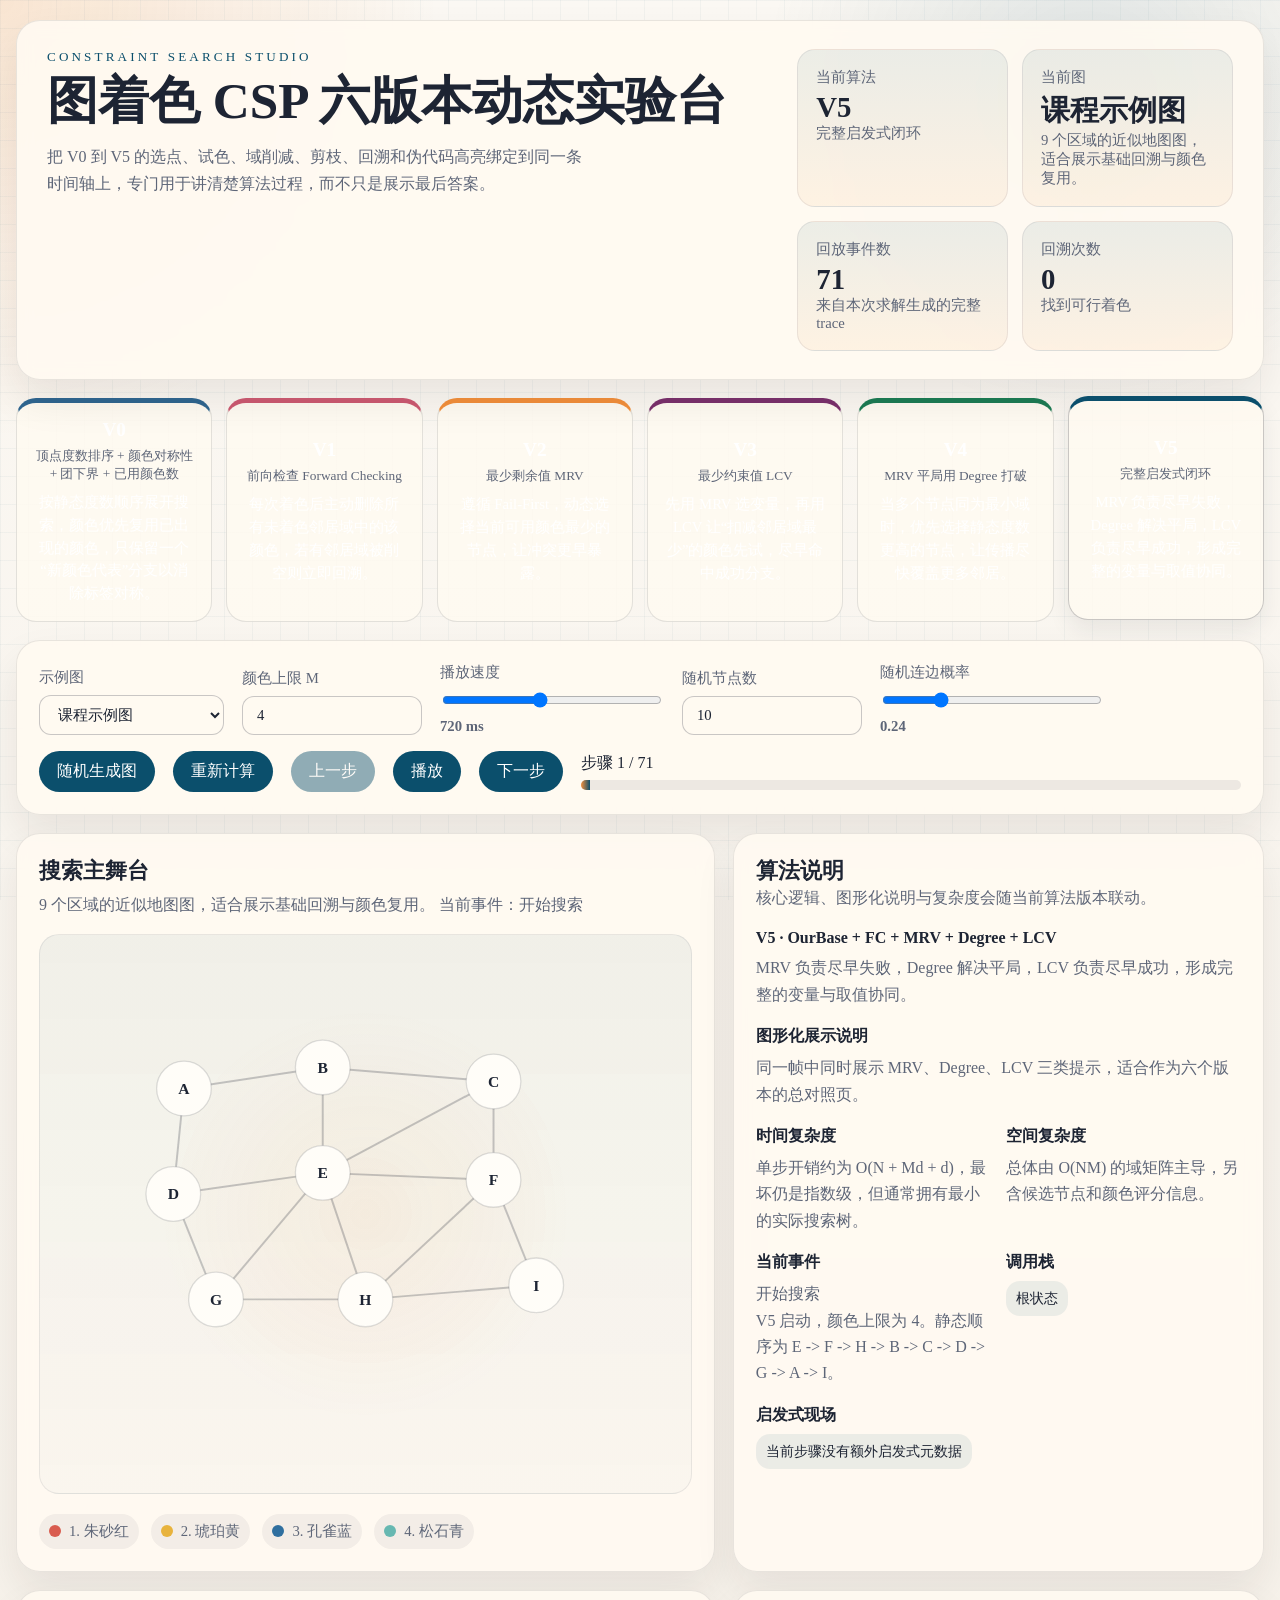
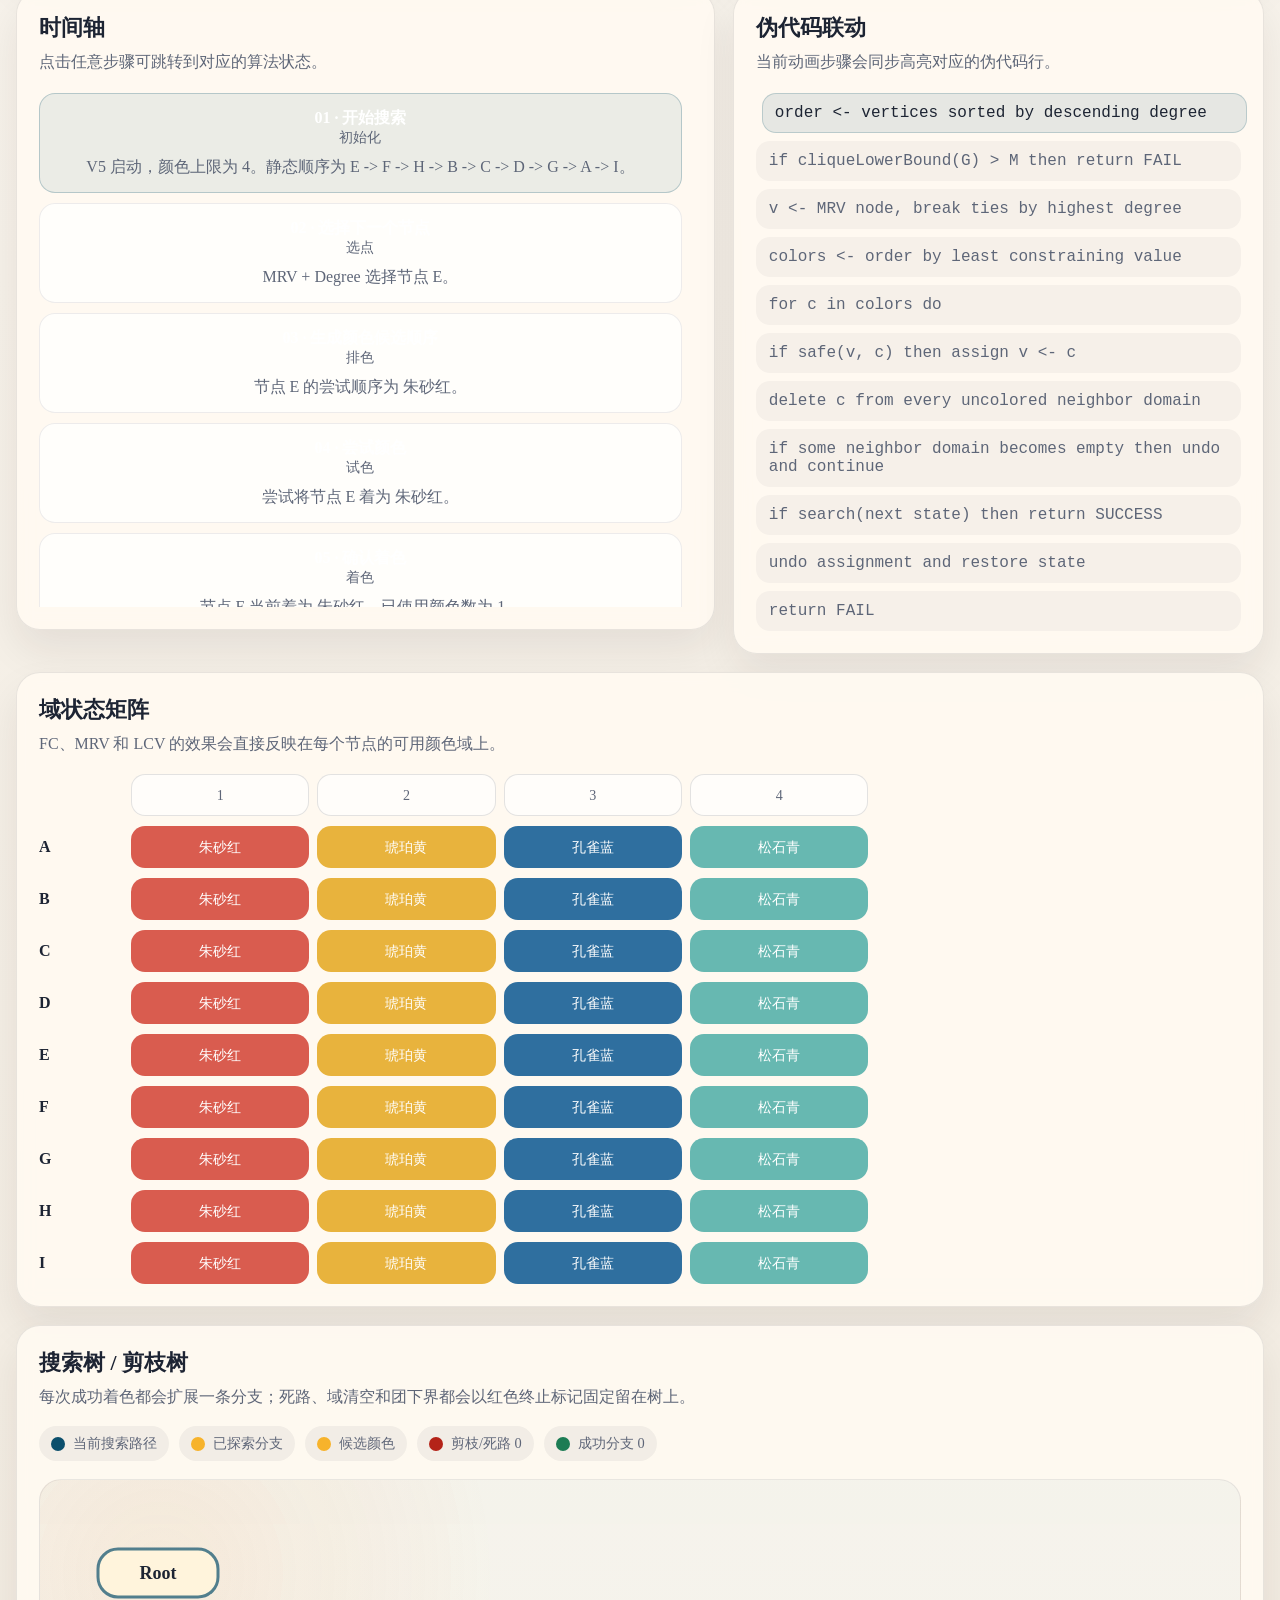
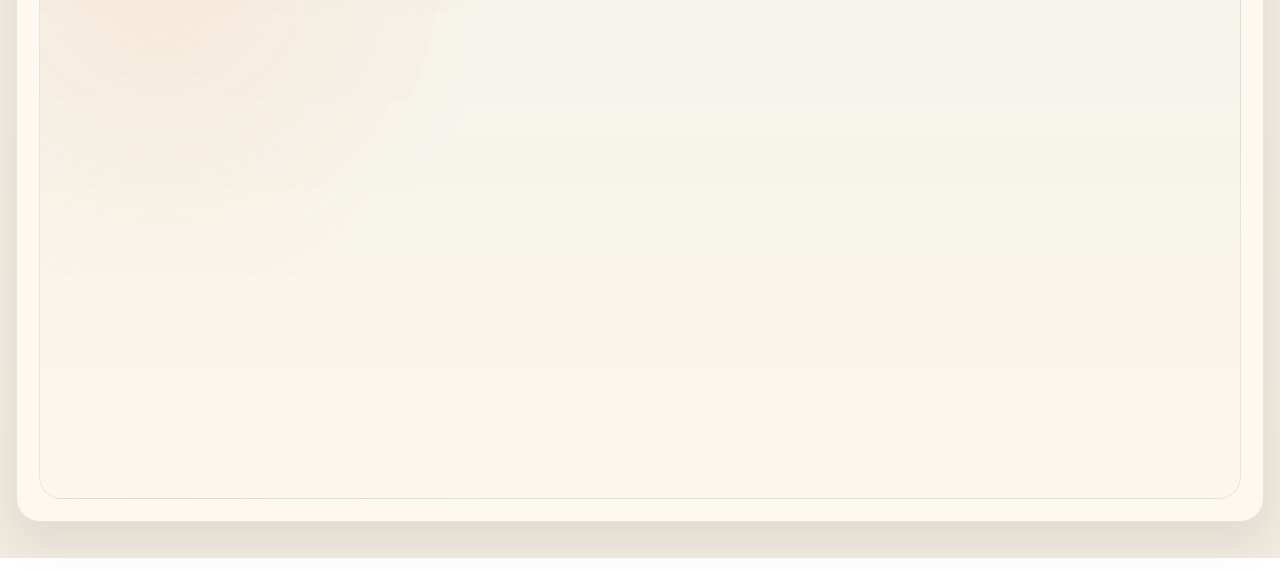
==== index.html @ a8770b11 "Publish graph coloring CSP visualizer" ====
<!DOCTYPE html>
<html lang="zh-CN">
  <head>
    <meta charset="UTF-8" />
    <meta name="viewport" content="width=device-width, initial-scale=1.0" />
    <title>图着色 CSP 六版本动态实验台</title>
    <link rel="icon" href="data:," />
    <link rel="stylesheet" href="./styles.css" />
  </head>
  <body>
    <div class="backdrop"></div>
    <main class="shell">
      <header class="hero">
        <div class="hero-copy">
          <p class="eyebrow">Constraint Search Studio</p>
          <h1>图着色 CSP 六版本动态实验台</h1>
          <p class="summary">
            把 V0 到 V5 的选点、试色、域削减、剪枝、回溯和伪代码高亮绑定到同一条时间轴上，专门用于讲清楚算法过程，而不只是展示最后答案。
          </p>
        </div>
        <div class="hero-metrics" id="hero-metrics"></div>
      </header>

      <section class="variant-strip" id="variant-strip"></section>

      <section class="control-panel panel">
        <div class="control-row">
          <label>
            <span>示例图</span>
            <select id="graph-select"></select>
          </label>
          <label>
            <span>颜色上限 M</span>
            <input id="color-limit" type="number" min="2" max="6" />
          </label>
          <label>
            <span>播放速度</span>
            <input id="speed-range" type="range" min="180" max="1400" step="20" />
            <strong id="speed-label"></strong>
          </label>
          <label>
            <span>随机节点数</span>
            <input id="node-count" type="number" min="4" max="16" />
          </label>
          <label>
            <span>随机连边概率</span>
            <input id="density-range" type="range" min="0.12" max="0.6" step="0.02" />
            <strong id="density-label"></strong>
          </label>
        </div>
        <div class="control-row compact">
          <button id="random-btn" type="button">随机生成图</button>
          <button id="restart-btn" type="button">重新计算</button>
          <button id="prev-btn" type="button">上一步</button>
          <button id="play-btn" type="button">播放</button>
          <button id="next-btn" type="button">下一步</button>
          <div class="step-status">
            <span id="step-label"></span>
            <div class="progress"><i id="progress-fill"></i></div>
          </div>
        </div>
      </section>

      <section class="dashboard">
        <article class="panel stage-panel">
          <div class="panel-head">
            <h2>搜索主舞台</h2>
            <p id="stage-caption"></p>
          </div>
          <svg id="graph-stage" viewBox="0 0 1000 720" aria-label="graph coloring stage"></svg>
          <div class="legend" id="color-legend"></div>
        </article>

        <article class="panel info-panel">
          <div class="panel-head">
            <h2>算法说明</h2>
            <p>核心逻辑、图形化说明与复杂度会随当前算法版本联动。</p>
          </div>
          <div class="info-block">
            <h3 id="variant-title"></h3>
            <p id="variant-core"></p>
          </div>
          <div class="info-block">
            <h3>图形化展示说明</h3>
            <p id="variant-visual"></p>
          </div>
          <div class="info-grid">
            <div>
              <h3>时间复杂度</h3>
              <p id="variant-time"></p>
            </div>
            <div>
              <h3>空间复杂度</h3>
              <p id="variant-space"></p>
            </div>
          </div>
          <div class="info-grid">
            <div>
              <h3>当前事件</h3>
              <p id="event-title"></p>
              <p id="event-detail" class="muted"></p>
            </div>
            <div>
              <h3>调用栈</h3>
              <div id="stack-view" class="stack-view"></div>
            </div>
          </div>
          <div class="info-block">
            <h3>启发式现场</h3>
            <div id="event-meta" class="event-meta"></div>
          </div>
        </article>

        <article class="panel timeline-panel">
          <div class="panel-head">
            <h2>时间轴</h2>
            <p>点击任意步骤可跳转到对应的算法状态。</p>
          </div>
          <div id="timeline" class="timeline"></div>
        </article>

        <article class="panel pseudo-panel">
          <div class="panel-head">
            <h2>伪代码联动</h2>
            <p>当前动画步骤会同步高亮对应的伪代码行。</p>
          </div>
          <ol id="pseudocode-list" class="pseudocode-list"></ol>
        </article>

        <article class="panel matrix-panel">
          <div class="panel-head">
            <h2>域状态矩阵</h2>
            <p>FC、MRV 和 LCV 的效果会直接反映在每个节点的可用颜色域上。</p>
          </div>
          <div id="domain-matrix" class="domain-matrix"></div>
        </article>

        <article class="panel tree-panel">
          <div class="panel-head">
            <h2>搜索树 / 剪枝树</h2>
            <p>每次成功着色都会扩展一条分支；死路、域清空和团下界都会以红色终止标记固定留在树上。</p>
          </div>
          <div id="tree-legend" class="tree-legend"></div>
          <div class="tree-stage-wrap" id="tree-stage-wrap">
            <svg id="search-tree" viewBox="0 0 1200 720" aria-label="search tree"></svg>
          </div>
        </article>
      </section>
    </main>

    <script type="module" src="./app.js"></script>
  </body>
</html>
---- styles.css ----
:root {
  --paper: #f6f1e8;
  --paper-strong: #fffaf1;
  --ink: #1d2433;
  --muted: #5e6678;
  --line: rgba(29, 36, 51, 0.12);
  --line-strong: rgba(29, 36, 51, 0.24);
  --accent: #0b4f6c;
  --accent-soft: rgba(11, 79, 108, 0.12);
  --warm: #f28f3b;
  --rose: #cc5a71;
  --shadow: 0 20px 40px rgba(32, 31, 29, 0.08);
  --radius: 24px;
}

* {
  box-sizing: border-box;
}

html,
body {
  margin: 0;
  min-height: 100%;
  color: var(--ink);
  background: linear-gradient(180deg, #fbf8f3 0%, #f1eadf 100%);
  font-family: "Palatino Linotype", "Noto Serif SC", "Microsoft YaHei", serif;
}

body {
  position: relative;
}

.backdrop {
  position: fixed;
  inset: 0;
  background-image:
    linear-gradient(rgba(11, 79, 108, 0.04) 1px, transparent 1px),
    linear-gradient(90deg, rgba(11, 79, 108, 0.04) 1px, transparent 1px),
    radial-gradient(circle at top left, rgba(242, 143, 59, 0.18), transparent 28%),
    radial-gradient(circle at 85% 10%, rgba(11, 79, 108, 0.12), transparent 24%);
  background-size: 28px 28px, 28px 28px, auto, auto;
  pointer-events: none;
}

.shell {
  position: relative;
  z-index: 1;
  width: min(1480px, calc(100vw - 32px));
  margin: 20px auto 36px;
}

.hero,
.panel {
  background: rgba(255, 250, 241, 0.92);
  backdrop-filter: blur(8px);
  border: 1px solid rgba(29, 36, 51, 0.1);
  border-radius: var(--radius);
  box-shadow: var(--shadow);
}

.hero {
  display: grid;
  grid-template-columns: 1.5fr 0.9fr;
  gap: 24px;
  padding: 28px 30px;
}

.eyebrow {
  margin: 0 0 10px;
  font-size: 0.82rem;
  letter-spacing: 0.24em;
  text-transform: uppercase;
  color: var(--accent);
}

.hero h1 {
  margin: 0;
  font-size: clamp(2rem, 4vw, 3.4rem);
  line-height: 1.02;
}

.summary {
  margin: 16px 0 0;
  max-width: 68ch;
  color: var(--muted);
  line-height: 1.7;
}

.hero-metrics {
  display: grid;
  grid-template-columns: repeat(2, minmax(0, 1fr));
  gap: 14px;
}

.hero-metric {
  padding: 18px;
  border-radius: 18px;
  background: linear-gradient(180deg, rgba(11, 79, 108, 0.08), rgba(242, 143, 59, 0.08));
  border: 1px solid rgba(29, 36, 51, 0.08);
}

.hero-metric strong,
.hero-metric span {
  display: block;
}

.hero-metric strong {
  font-size: 1.8rem;
  margin-top: 4px;
}

.hero-metric span {
  color: var(--muted);
  font-size: 0.92rem;
}

.variant-strip {
  display: grid;
  grid-template-columns: repeat(6, minmax(0, 1fr));
  gap: 14px;
  margin: 18px 0;
}

.variant-card {
  padding: 16px;
  border-radius: 20px;
  border: 1px solid var(--line);
  background: rgba(255, 250, 241, 0.82);
  cursor: pointer;
  transition: transform 180ms ease, border-color 180ms ease, box-shadow 180ms ease;
}

.variant-card:hover,
.variant-card.active {
  transform: translateY(-2px);
  border-color: var(--line-strong);
  box-shadow: 0 10px 22px rgba(29, 36, 51, 0.08);
}

.variant-card b,
.variant-card small,
.variant-card p {
  display: block;
}

.variant-card b {
  font-size: 1.2rem;
}

.variant-card small {
  margin: 6px 0 8px;
  color: var(--muted);
}

.variant-card p {
  margin: 0;
  font-size: 0.92rem;
  line-height: 1.55;
}

.control-panel {
  padding: 18px 22px;
  margin-bottom: 18px;
}

.control-row {
  display: flex;
  flex-wrap: wrap;
  gap: 18px;
  align-items: end;
}

.control-row.compact {
  margin-top: 16px;
  align-items: center;
}

label {
  display: grid;
  gap: 8px;
  color: var(--muted);
  font-size: 0.92rem;
}

select,
input[type="number"],
button {
  font: inherit;
}

select,
input[type="number"] {
  min-width: 180px;
  padding: 10px 14px;
  border-radius: 12px;
  border: 1px solid var(--line-strong);
  background: var(--paper-strong);
  color: var(--ink);
}

input[type="range"] {
  width: 220px;
}

button {
  border: 0;
  border-radius: 999px;
  padding: 10px 18px;
  background: var(--accent);
  color: white;
  cursor: pointer;
  transition: transform 160ms ease, opacity 160ms ease;
}

button:hover {
  transform: translateY(-1px);
}

button:disabled {
  opacity: 0.45;
  cursor: not-allowed;
}

.step-status {
  flex: 1;
  min-width: 260px;
}

.progress {
  height: 10px;
  border-radius: 999px;
  background: rgba(29, 36, 51, 0.08);
  overflow: hidden;
  margin-top: 6px;
}

.progress i {
  display: block;
  height: 100%;
  width: 0%;
  background: linear-gradient(90deg, var(--warm), var(--accent));
}

.dashboard {
  display: grid;
  grid-template-columns: 1.25fr 0.95fr;
  gap: 18px;
}

.panel {
  padding: 22px;
}

.panel-head h2 {
  margin: 0;
  font-size: 1.35rem;
}

.panel-head p {
  margin: 8px 0 0;
  color: var(--muted);
  line-height: 1.55;
}

.stage-panel {
  min-height: 720px;
}

#graph-stage {
  width: 100%;
  min-height: 560px;
  margin-top: 16px;
  border-radius: 20px;
  background:
    linear-gradient(180deg, rgba(11, 79, 108, 0.06), rgba(11, 79, 108, 0.02)),
    radial-gradient(circle at center, rgba(242, 143, 59, 0.08), transparent 48%);
  border: 1px solid rgba(29, 36, 51, 0.08);
  touch-action: none;
}

.legend {
  display: flex;
  flex-wrap: wrap;
  gap: 12px;
  margin-top: 16px;
}

.legend-chip {
  display: inline-flex;
  align-items: center;
  gap: 8px;
  padding: 8px 10px;
  border-radius: 999px;
  background: rgba(29, 36, 51, 0.05);
  color: var(--muted);
  font-size: 0.92rem;
}

.legend-dot {
  width: 12px;
  height: 12px;
  border-radius: 50%;
}

.info-panel,
.matrix-panel,
.pseudo-panel,
.timeline-panel,
.tree-panel {
  min-height: 280px;
}

.matrix-panel,
.tree-panel {
  grid-column: 1 / -1;
}

.timeline-panel {
  grid-column: 1;
  height: 640px;
}

.info-panel,
.pseudo-panel {
  grid-column: 2;
}

.timeline-panel,
.pseudo-panel {
  display: flex;
  flex-direction: column;
  align-self: stretch;
}

.timeline-panel {
  min-height: 0;
  overflow: hidden;
}

.info-grid {
  display: grid;
  grid-template-columns: repeat(2, minmax(0, 1fr));
  gap: 16px;
  margin-top: 18px;
}

.info-block {
  margin-top: 18px;
}

.info-panel h3 {
  margin: 0 0 8px;
  font-size: 1rem;
}

.info-panel p {
  margin: 0;
  color: var(--muted);
  line-height: 1.65;
}

.muted {
  color: var(--muted);
}

.stack-view,
.event-meta {
  display: flex;
  flex-wrap: wrap;
  gap: 10px;
}

.stack-pill,
.meta-pill {
  padding: 8px 10px;
  border-radius: 14px;
  background: rgba(11, 79, 108, 0.08);
  color: var(--ink);
  font-size: 0.9rem;
}

.domain-matrix {
  display: grid;
  gap: 10px;
  margin-top: 18px;
}

.domain-row {
  display: grid;
  grid-template-columns: 84px repeat(6, minmax(0, 1fr));
  gap: 8px;
  align-items: center;
}

.domain-node {
  font-weight: 700;
}

.domain-cell {
  min-height: 42px;
  display: grid;
  place-items: center;
  border-radius: 14px;
  border: 1px solid var(--line);
  background: rgba(255, 255, 255, 0.6);
  font-size: 0.88rem;
  color: var(--muted);
}

.domain-cell.available {
  border-color: transparent;
  color: white;
}

.domain-cell.selected {
  box-shadow: inset 0 0 0 2px rgba(255, 255, 255, 0.7), 0 8px 18px rgba(29, 36, 51, 0.12);
}

.pseudocode-list {
  list-style: none;
  margin: 18px 0 0;
  padding: 0;
  display: grid;
  gap: 8px;
  font-family: Consolas, "Cascadia Mono", monospace;
}

.pseudocode-list li {
  padding: 10px 12px;
  border-radius: 14px;
  border: 1px solid transparent;
  background: rgba(29, 36, 51, 0.04);
  color: var(--muted);
  transition: transform 160ms ease, border-color 160ms ease, background 160ms ease;
}

.pseudocode-list li.active {
  transform: translateX(6px);
  border-color: rgba(11, 79, 108, 0.2);
  background: rgba(11, 79, 108, 0.1);
  color: var(--ink);
}

.timeline {
  display: grid;
  gap: 10px;
  margin-top: 18px;
  flex: 1;
  min-height: 0;
  overflow: auto;
  padding-right: 10px;
  scrollbar-width: thin;
  scrollbar-color: rgba(11, 79, 108, 0.55) rgba(29, 36, 51, 0.08);
}

.timeline::-webkit-scrollbar {
  width: 10px;
}

.timeline::-webkit-scrollbar-track {
  background: rgba(29, 36, 51, 0.08);
  border-radius: 999px;
}

.timeline::-webkit-scrollbar-thumb {
  background: linear-gradient(180deg, rgba(242, 143, 59, 0.9), rgba(11, 79, 108, 0.82));
  border-radius: 999px;
  border: 2px solid rgba(255, 250, 241, 0.9);
}

.timeline::-webkit-scrollbar-thumb:hover {
  background: linear-gradient(180deg, rgba(242, 143, 59, 1), rgba(11, 79, 108, 0.96));
}

.timeline-item {
  padding: 14px 16px;
  border-radius: 16px;
  border: 1px solid rgba(29, 36, 51, 0.08);
  background: rgba(255, 255, 255, 0.7);
  cursor: pointer;
}

.timeline-item.active {
  border-color: rgba(11, 79, 108, 0.24);
  background: rgba(11, 79, 108, 0.08);
}

.timeline-item strong,
.timeline-item span,
.timeline-item p {
  display: block;
}

.timeline-item span {
  color: var(--muted);
  font-size: 0.85rem;
}

.timeline-item p {
  margin: 8px 0 0;
  color: var(--muted);
  line-height: 1.45;
}

.tree-legend {
  display: flex;
  flex-wrap: wrap;
  gap: 10px;
  margin-top: 16px;
}

.tree-chip {
  display: inline-flex;
  align-items: center;
  gap: 8px;
  padding: 8px 12px;
  border-radius: 999px;
  background: rgba(29, 36, 51, 0.05);
  color: var(--muted);
  font-size: 0.9rem;
}

.tree-swatch {
  width: 14px;
  height: 14px;
  border-radius: 999px;
  display: inline-block;
}

.tree-swatch.current {
  background: #0b4f6c;
}

.tree-swatch.explored {
  background: #f7b32b;
}

.tree-swatch.pruned {
  background: #b42318;
}

.tree-swatch.success {
  background: #1c7c54;
}

.tree-swatch.candidate {
  background: #f7b32b;
}

.tree-stage-wrap {
  margin-top: 18px;
  height: 620px;
  max-height: 70vh;
  border-radius: 22px;
  border: 1px solid rgba(29, 36, 51, 0.08);
  background:
    linear-gradient(180deg, rgba(11, 79, 108, 0.04), rgba(11, 79, 108, 0.01)),
    radial-gradient(circle at 10% 15%, rgba(242, 143, 59, 0.1), transparent 28%);
  overflow: auto;
  cursor: grab;
  overscroll-behavior: contain;
  touch-action: none;
}

.tree-stage-wrap.is-panning {
  cursor: grabbing;
  user-select: none;
}

#search-tree {
  width: 100%;
  min-height: 720px;
  display: block;
}

.tree-edge {
  fill: none;
  stroke: rgba(29, 36, 51, 0.18);
  stroke-width: 3;
}

.tree-edge.current {
  stroke: rgba(11, 79, 108, 0.88);
  stroke-width: 5;
}

.tree-edge.marker {
  stroke: rgba(180, 35, 24, 0.48);
  stroke-dasharray: 8 8;
}

.tree-edge.candidate {
  stroke: rgba(247, 179, 43, 0.54);
  stroke-dasharray: 6 8;
}

.tree-edge.masked {
  opacity: 0.12;
}

.tree-node {
  stroke-width: 3;
}

.tree-node.root {
  fill: #fff4dc;
  stroke: rgba(11, 79, 108, 0.7);
}

.tree-node.assign {
  filter: drop-shadow(0 8px 16px rgba(29, 36, 51, 0.12));
}

.tree-node.assign.current {
  stroke-width: 5;
  filter: drop-shadow(0 10px 20px rgba(11, 79, 108, 0.22));
}

.tree-node.choice {
  filter: drop-shadow(0 8px 16px rgba(29, 36, 51, 0.1));
}

.tree-node.choice.candidate {
  opacity: 0.96;
}

.tree-node.choice.current {
  stroke-width: 5;
  filter: drop-shadow(0 10px 20px rgba(11, 79, 108, 0.2));
}

.tree-node.choice.pruned {
  opacity: 0.78;
  filter: drop-shadow(0 8px 18px rgba(180, 35, 24, 0.18));
}

.tree-node.choice.success {
  filter: drop-shadow(0 10px 18px rgba(28, 124, 84, 0.2));
}

.tree-node.choice.solution {
  stroke-width: 6;
  filter: drop-shadow(0 0 20px rgba(28, 124, 84, 0.28));
}

.tree-node.marker.pruned {
  filter: drop-shadow(0 8px 18px rgba(180, 35, 24, 0.24));
}

.tree-node.marker.success {
  filter: drop-shadow(0 8px 18px rgba(28, 124, 84, 0.2));
}

.tree-title,
.tree-subtitle,
.tree-prune-mark {
  text-anchor: middle;
  dominant-baseline: middle;
  pointer-events: none;
}

.tree-title.root {
  font-size: 18px;
  font-weight: 700;
  fill: #1d2433;
}

.tree-title.assign,
.tree-title.choice,
.tree-title.marker {
  font-size: 15px;
  font-weight: 700;
  fill: #fffdf7;
}

.tree-subtitle.assign,
.tree-subtitle.choice,
.tree-subtitle.marker {
  font-size: 11px;
  fill: rgba(255, 253, 247, 0.88);
}

.tree-prune-mark {
  font-size: 22px;
  font-weight: 700;
  fill: rgba(255, 253, 247, 0.95);
}

.tree-mask {
  opacity: 0.14;
}

.tree-node.root.solution-root {
  stroke-width: 5;
  filter: drop-shadow(0 0 18px rgba(28, 124, 84, 0.2));
}

.edge {
  stroke: rgba(29, 36, 51, 0.24);
  stroke-width: 3;
}

.edge.focus {
  stroke: rgba(11, 79, 108, 0.72);
  stroke-width: 6;
}

.edge.drag-focus {
  stroke: rgba(242, 143, 59, 0.92);
  stroke-width: 5;
}

.node-ring {
  stroke: rgba(29, 36, 51, 0.14);
  stroke-width: 2;
  transition: stroke 140ms ease, stroke-width 140ms ease, filter 140ms ease, fill 140ms ease;
}

.stage-node {
  cursor: grab;
}

#graph-stage.is-dragging .stage-node {
  cursor: grabbing;
}

.stage-node.dragging .node-ring {
  stroke: rgba(11, 79, 108, 0.9);
  stroke-width: 6;
  filter: drop-shadow(0 10px 18px rgba(11, 79, 108, 0.22));
}

.node-ring.focus {
  stroke: rgba(11, 79, 108, 0.8);
  stroke-width: 6;
}

.node-ring.preview {
  stroke: rgba(242, 143, 59, 0.95);
  stroke-width: 6;
  filter: drop-shadow(0 0 18px rgba(242, 143, 59, 0.26));
}

.node-ring.assigned {
  stroke: rgba(255, 253, 247, 0.95);
  stroke-width: 5;
  filter: drop-shadow(0 8px 14px rgba(29, 36, 51, 0.14));
}

.node-label,
.node-domain {
  text-anchor: middle;
}

.node-label {
  font-size: 24px;
  font-weight: 700;
  fill: var(--ink);
  pointer-events: none;
}

.node-label.on-color {
  paint-order: stroke;
  stroke: rgba(29, 36, 51, 0.22);
  stroke-width: 1.4px;
}

@media (max-width: 1180px) {
  .hero,
  .dashboard {
    grid-template-columns: 1fr;
  }

  .variant-strip {
    grid-template-columns: repeat(2, minmax(0, 1fr));
  }

  .matrix-panel,
  .timeline-panel,
  .info-panel,
  .pseudo-panel,
  .tree-panel {
    grid-column: auto;
  }

  .timeline-panel {
    height: auto;
  }

  .timeline {
    max-height: 520px;
  }
}

@media (max-width: 760px) {
  .shell {
    width: min(100vw - 16px, 1480px);
    margin: 10px auto 24px;
  }

  .hero,
  .panel {
    padding: 18px;
  }

  .variant-strip {
    grid-template-columns: 1fr;
  }

  .hero-metrics,
  .info-grid {
    grid-template-columns: 1fr;
  }

  .domain-row {
    grid-template-columns: 72px repeat(6, minmax(38px, 1fr));
  }
}
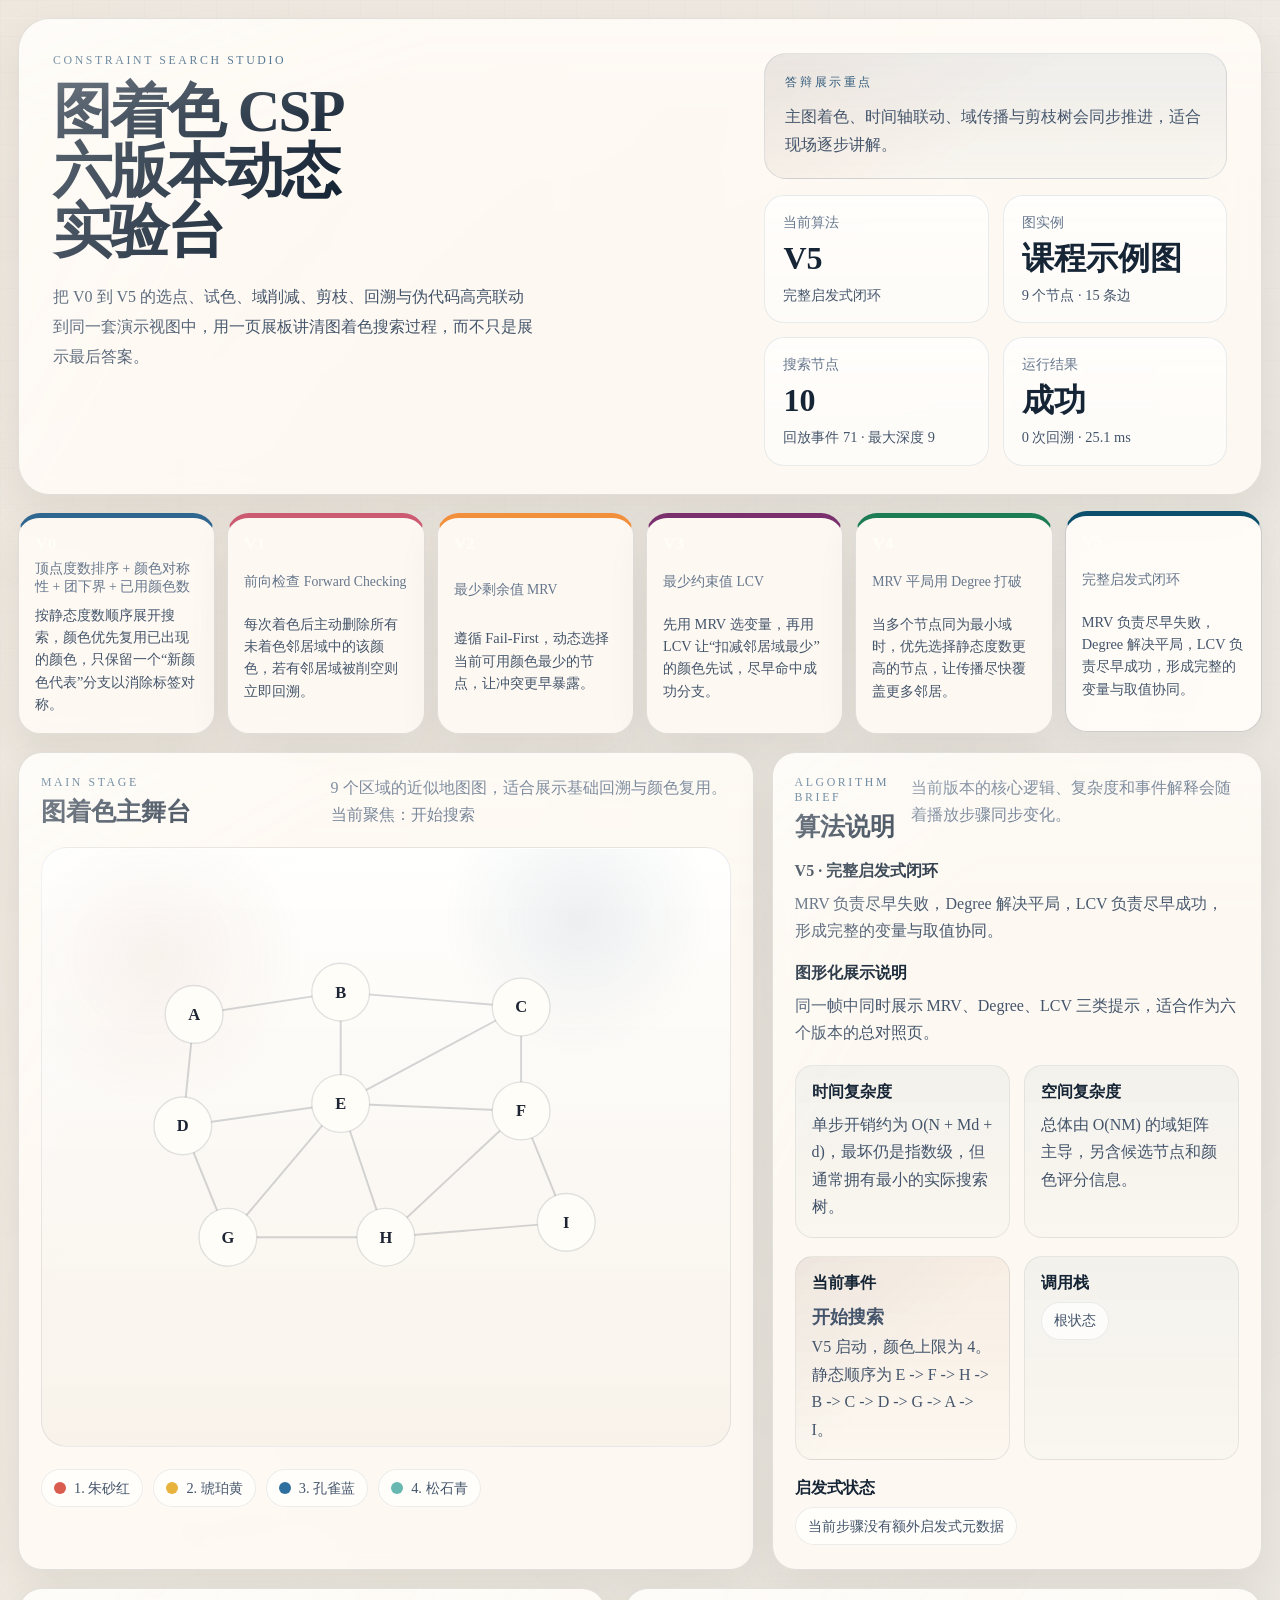
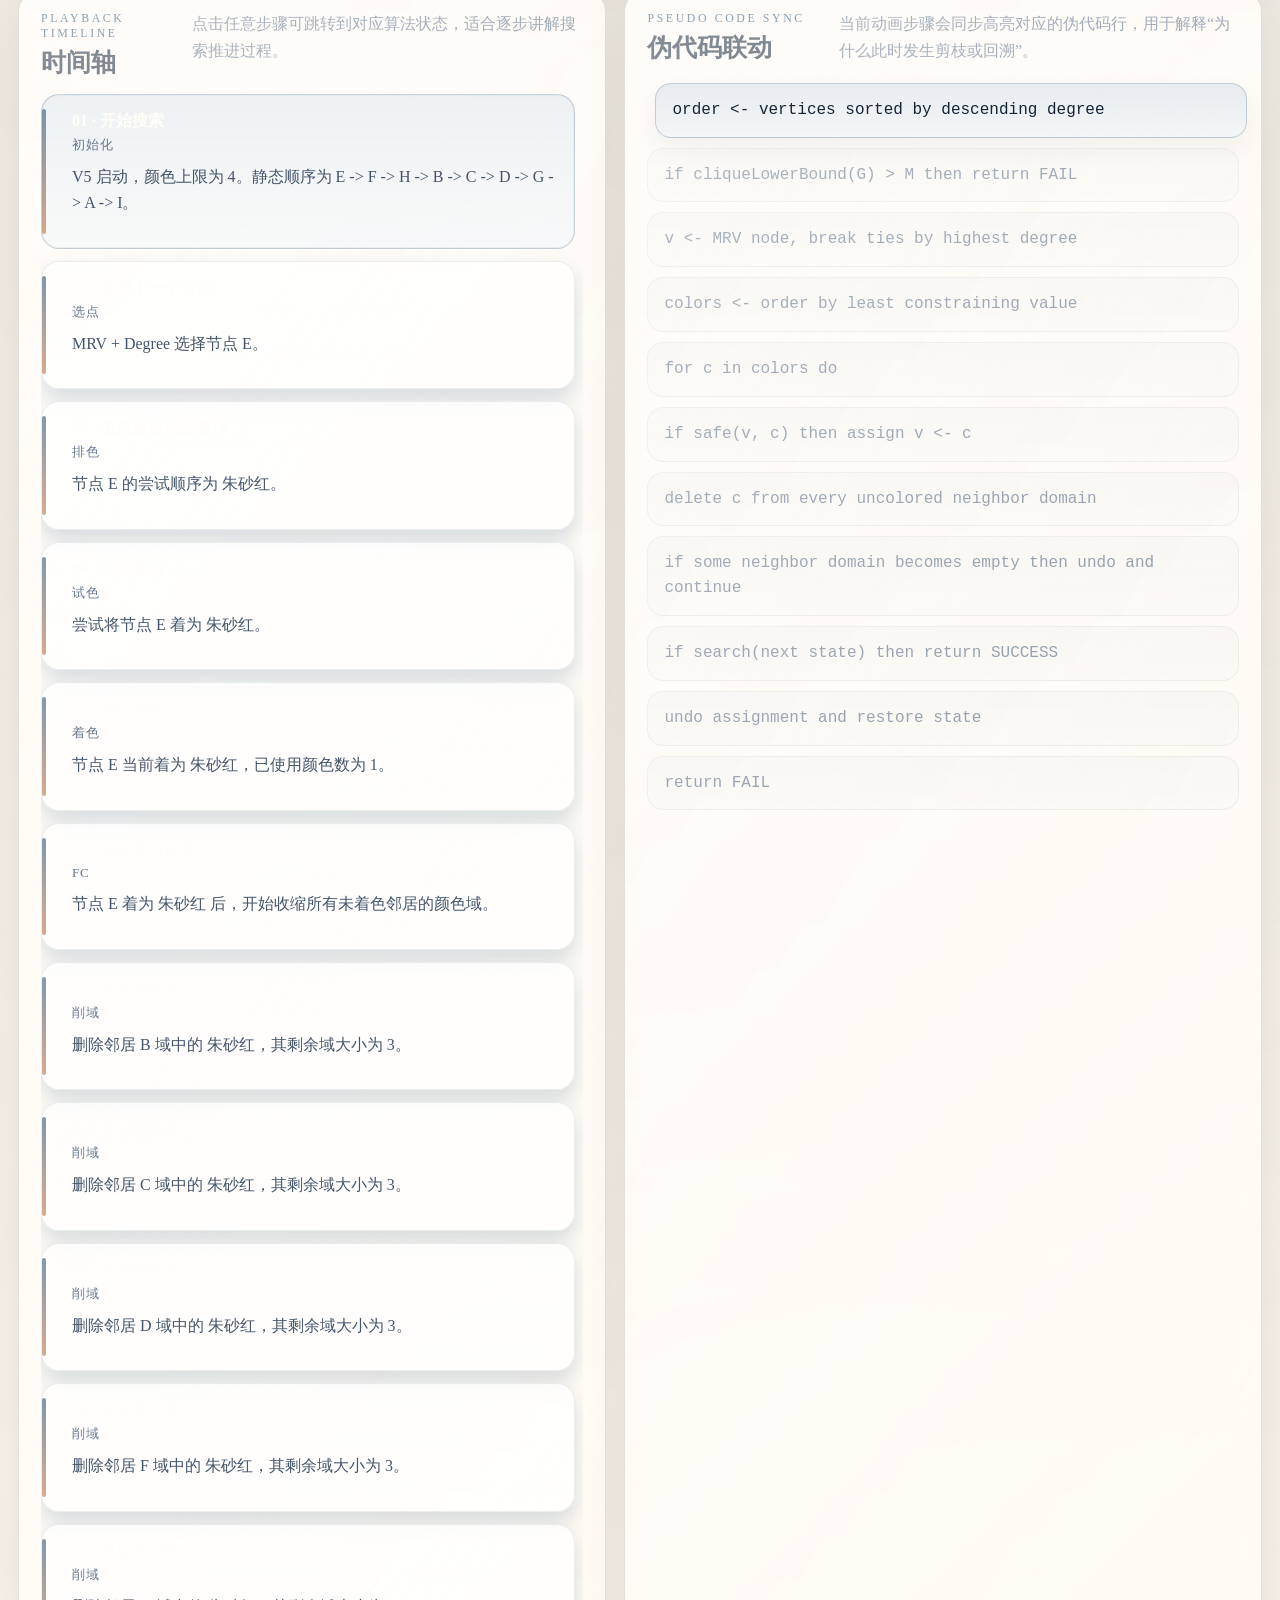
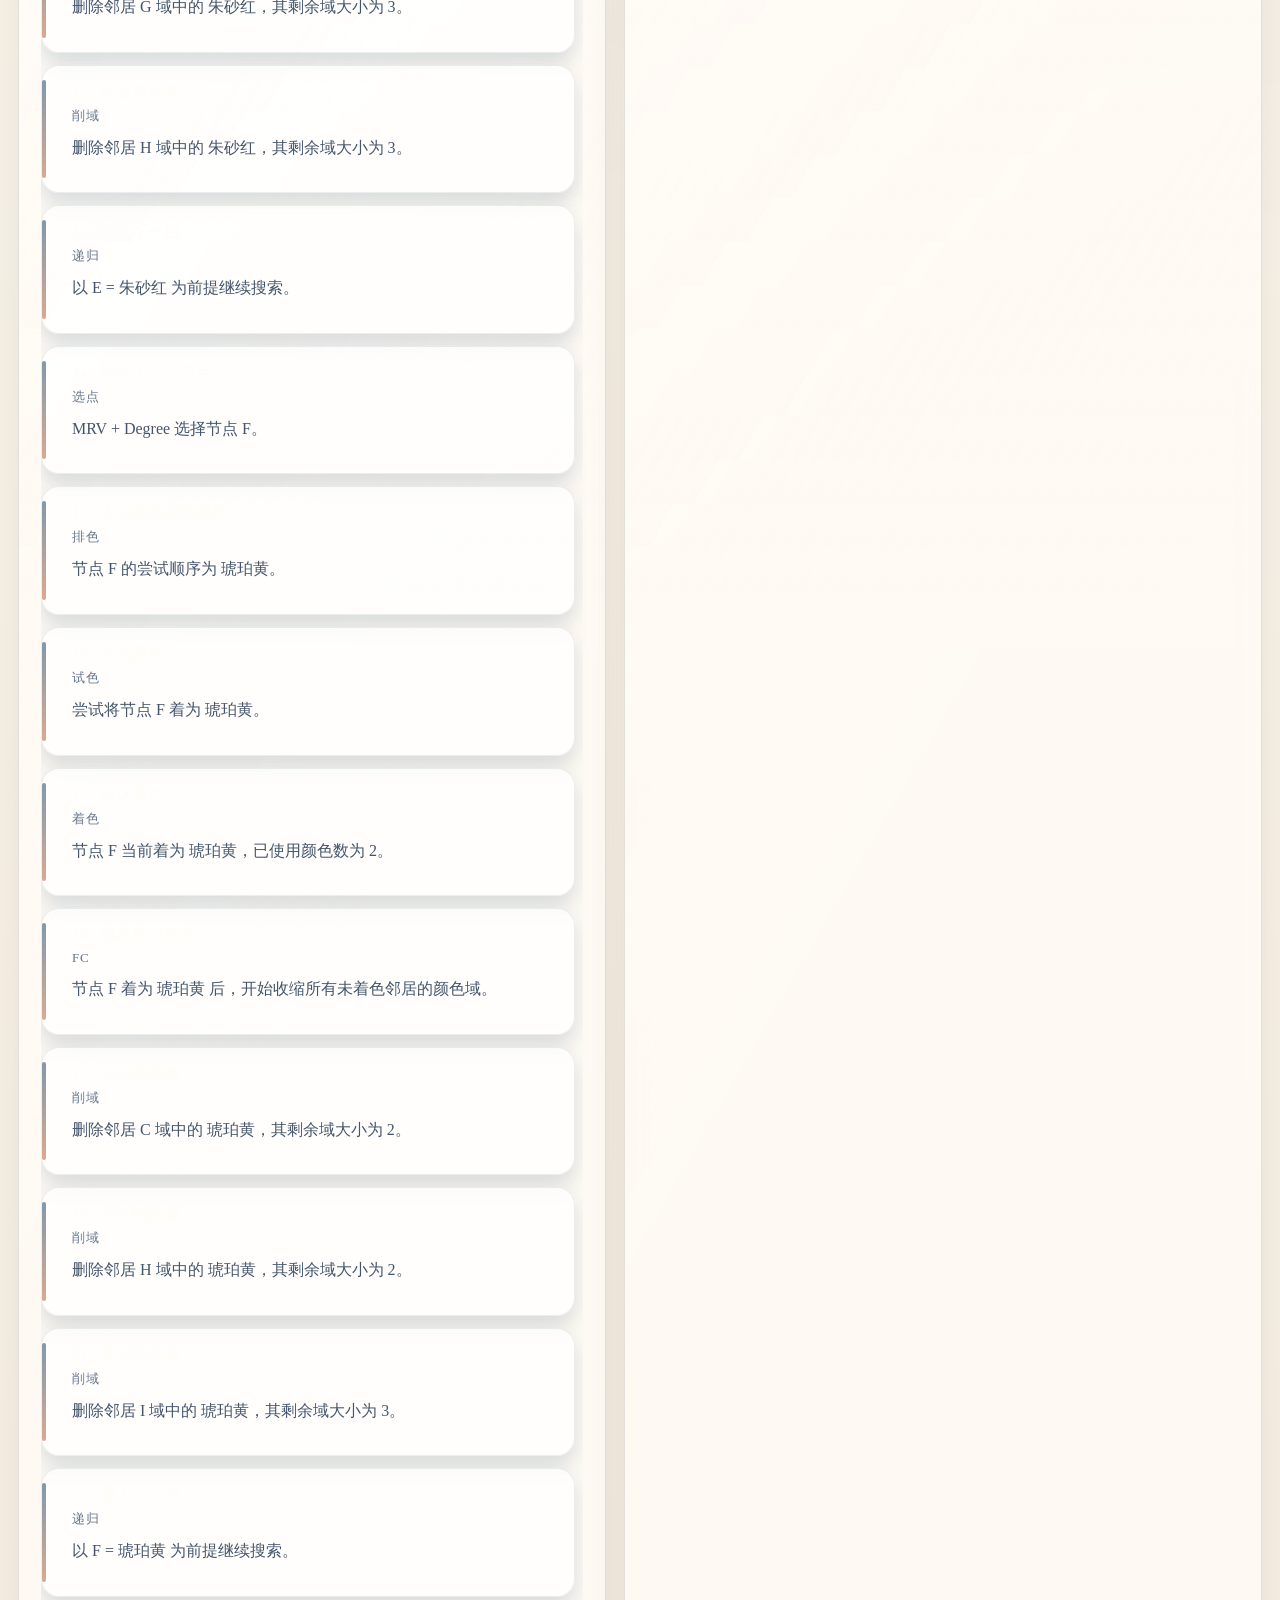
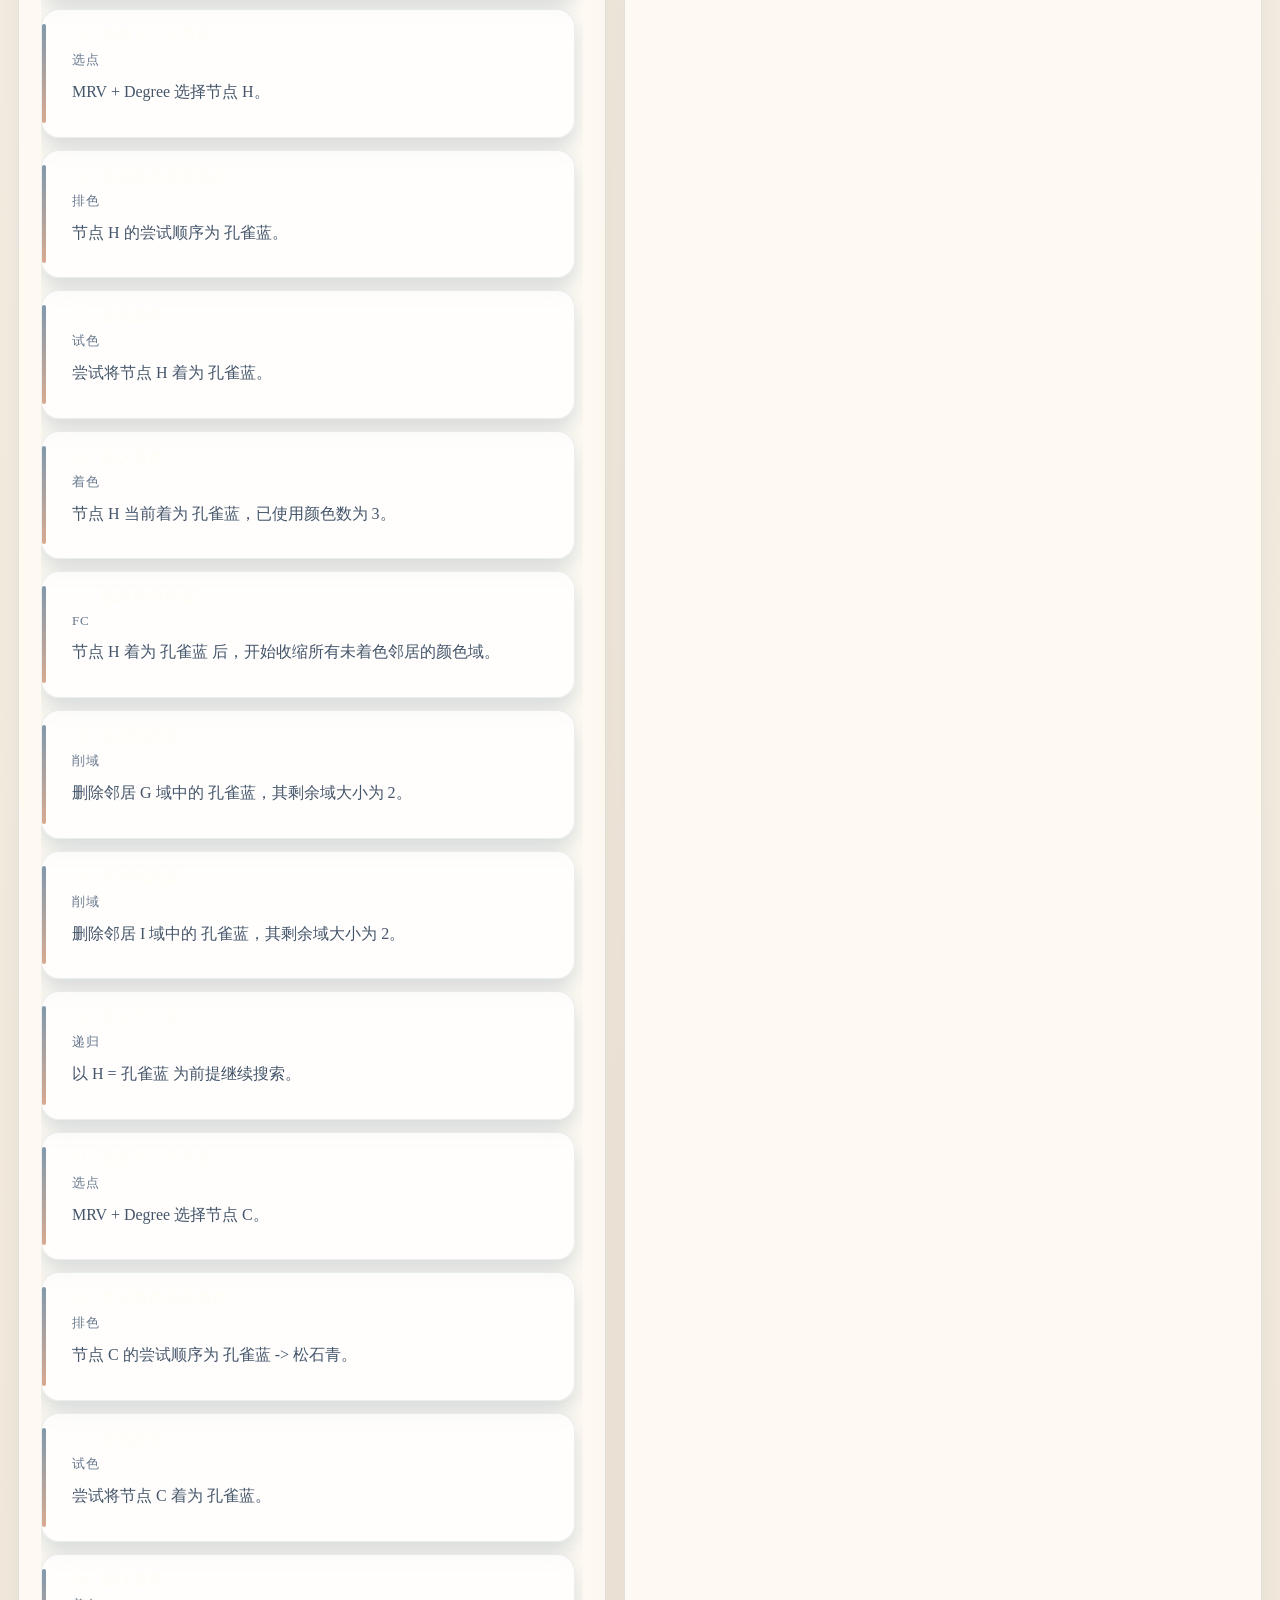
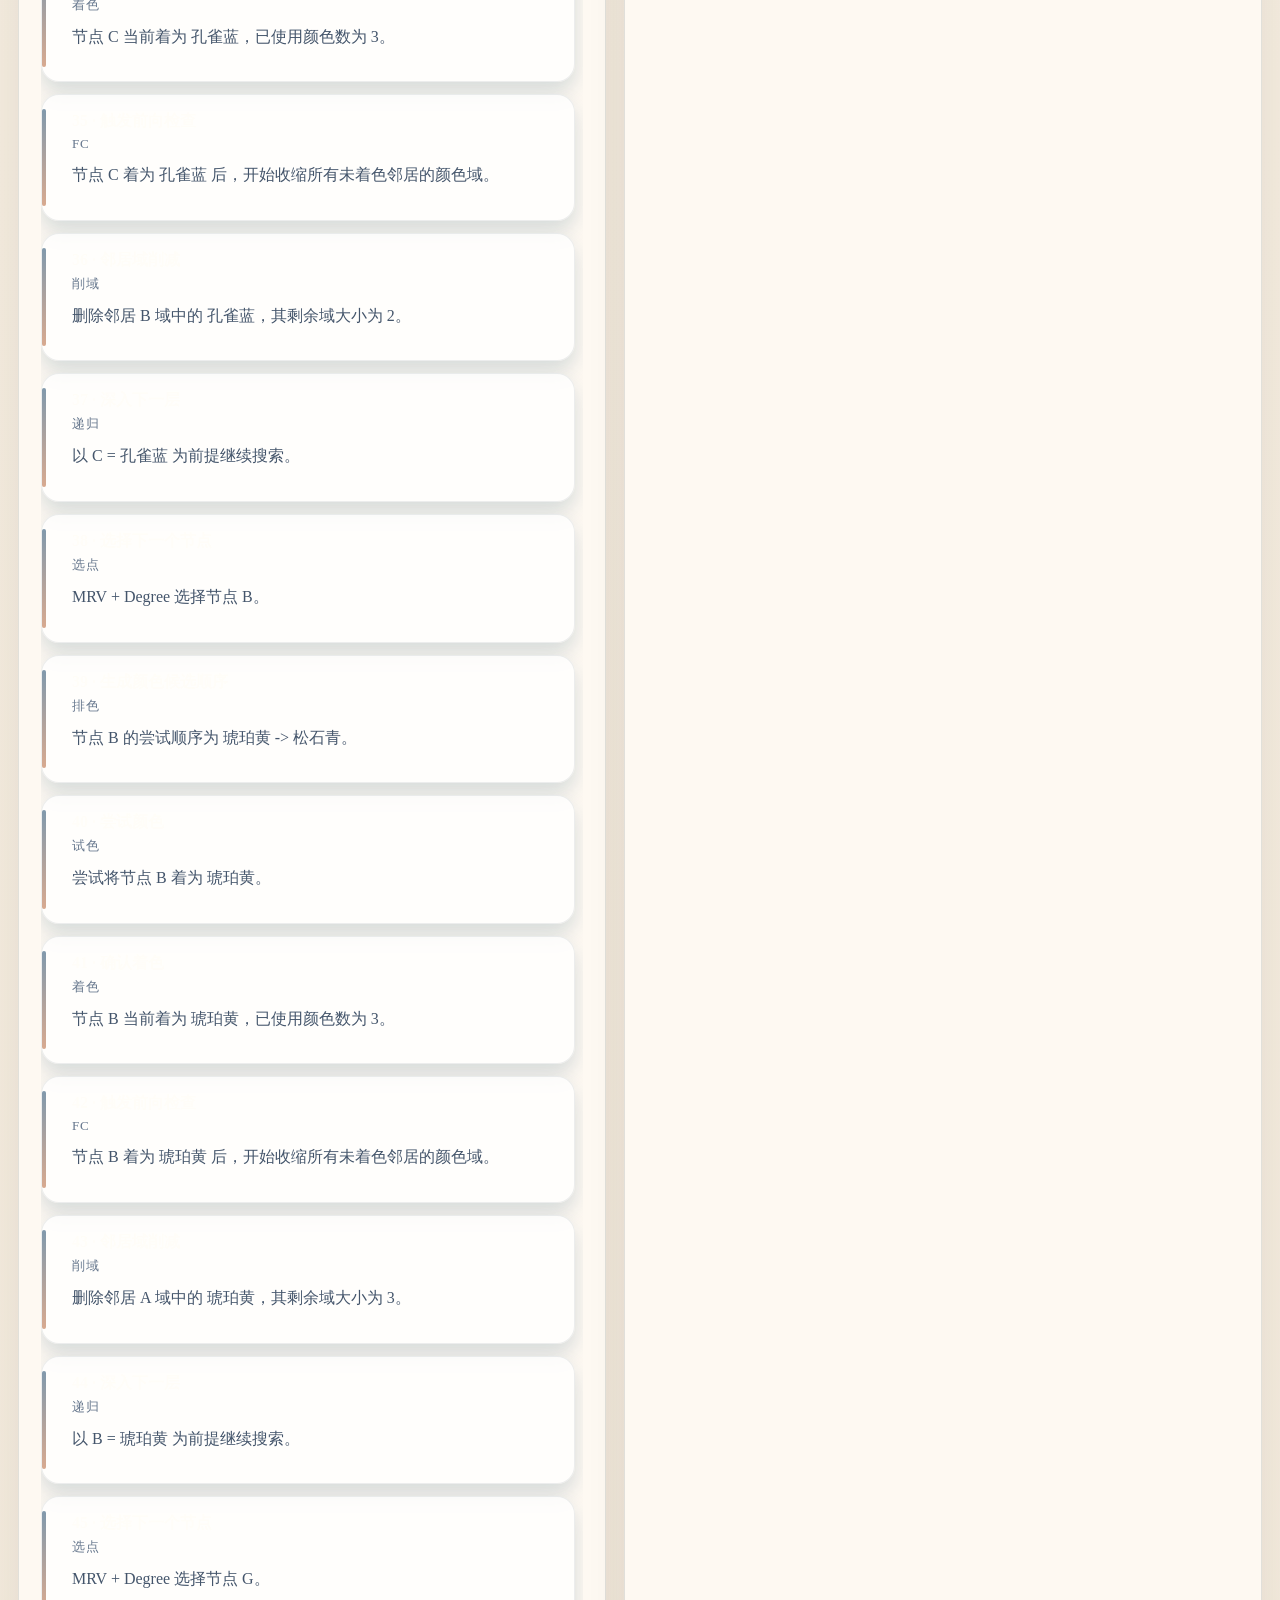
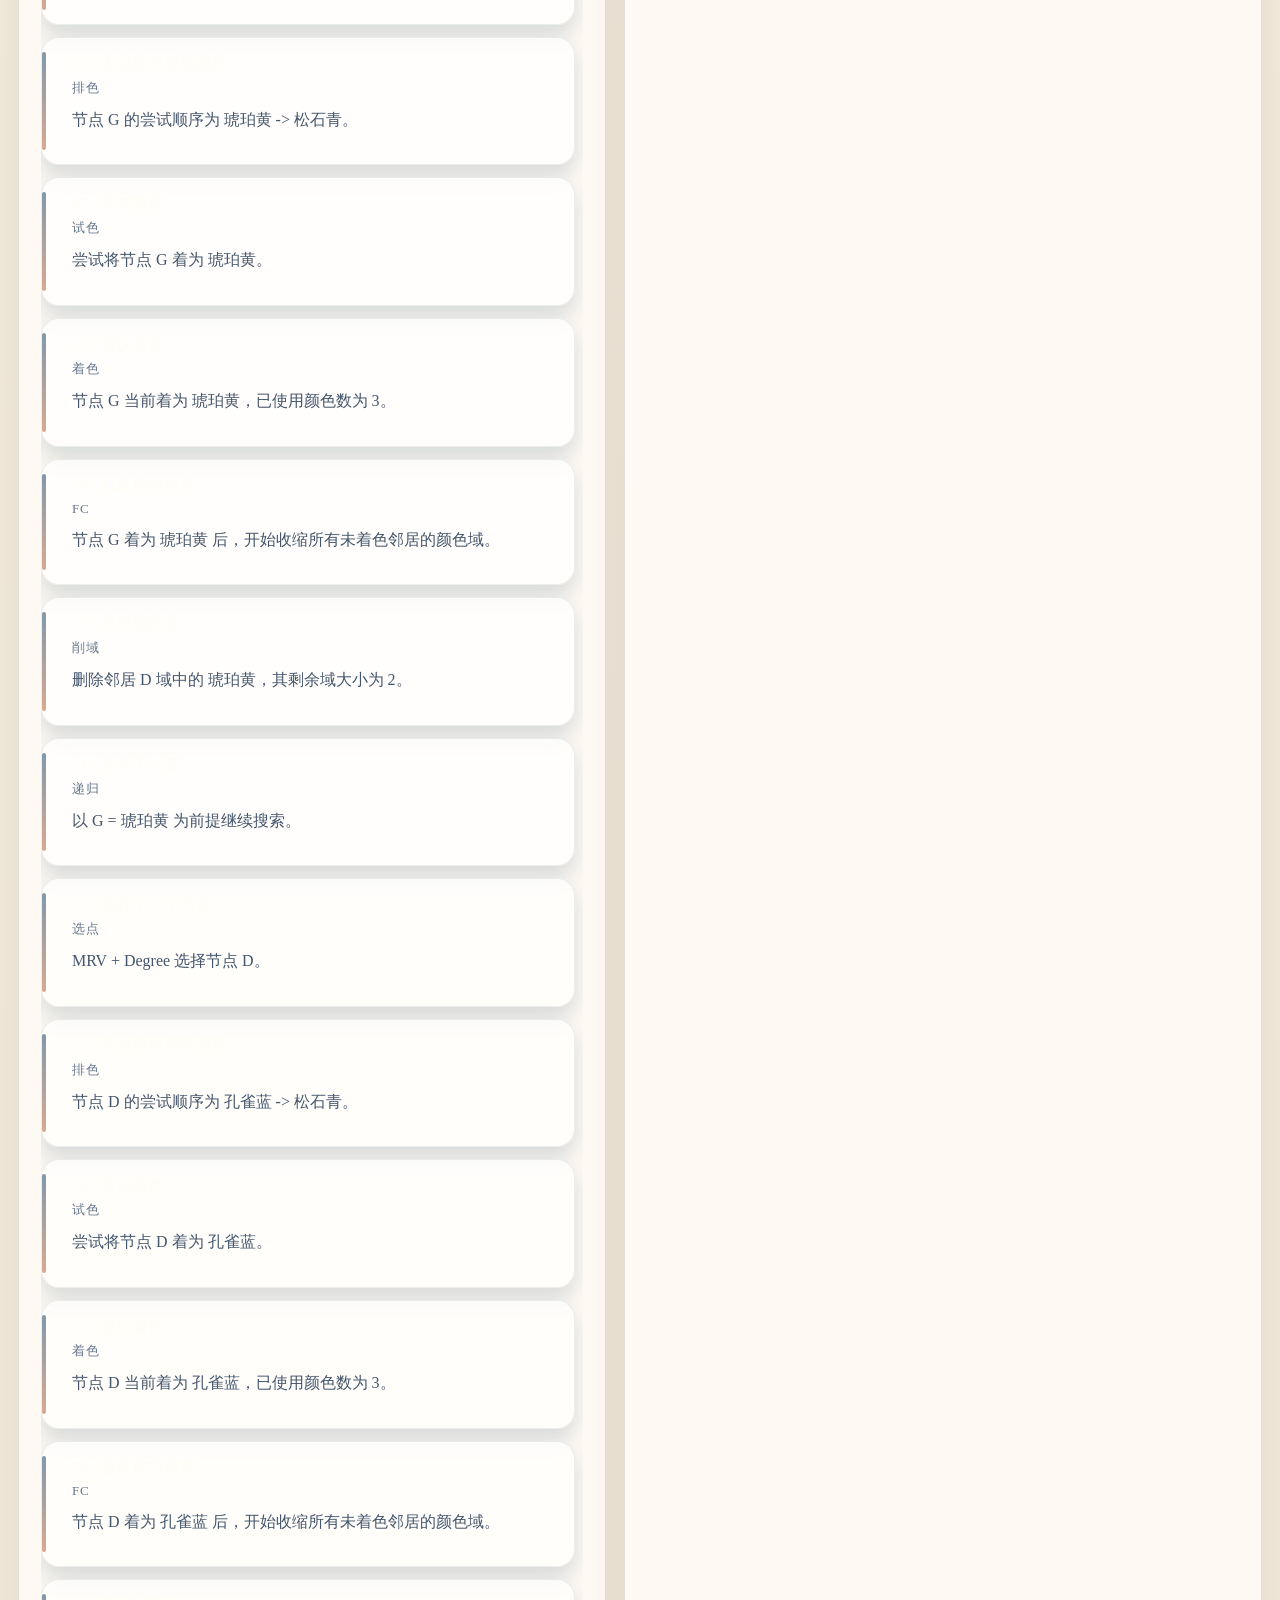
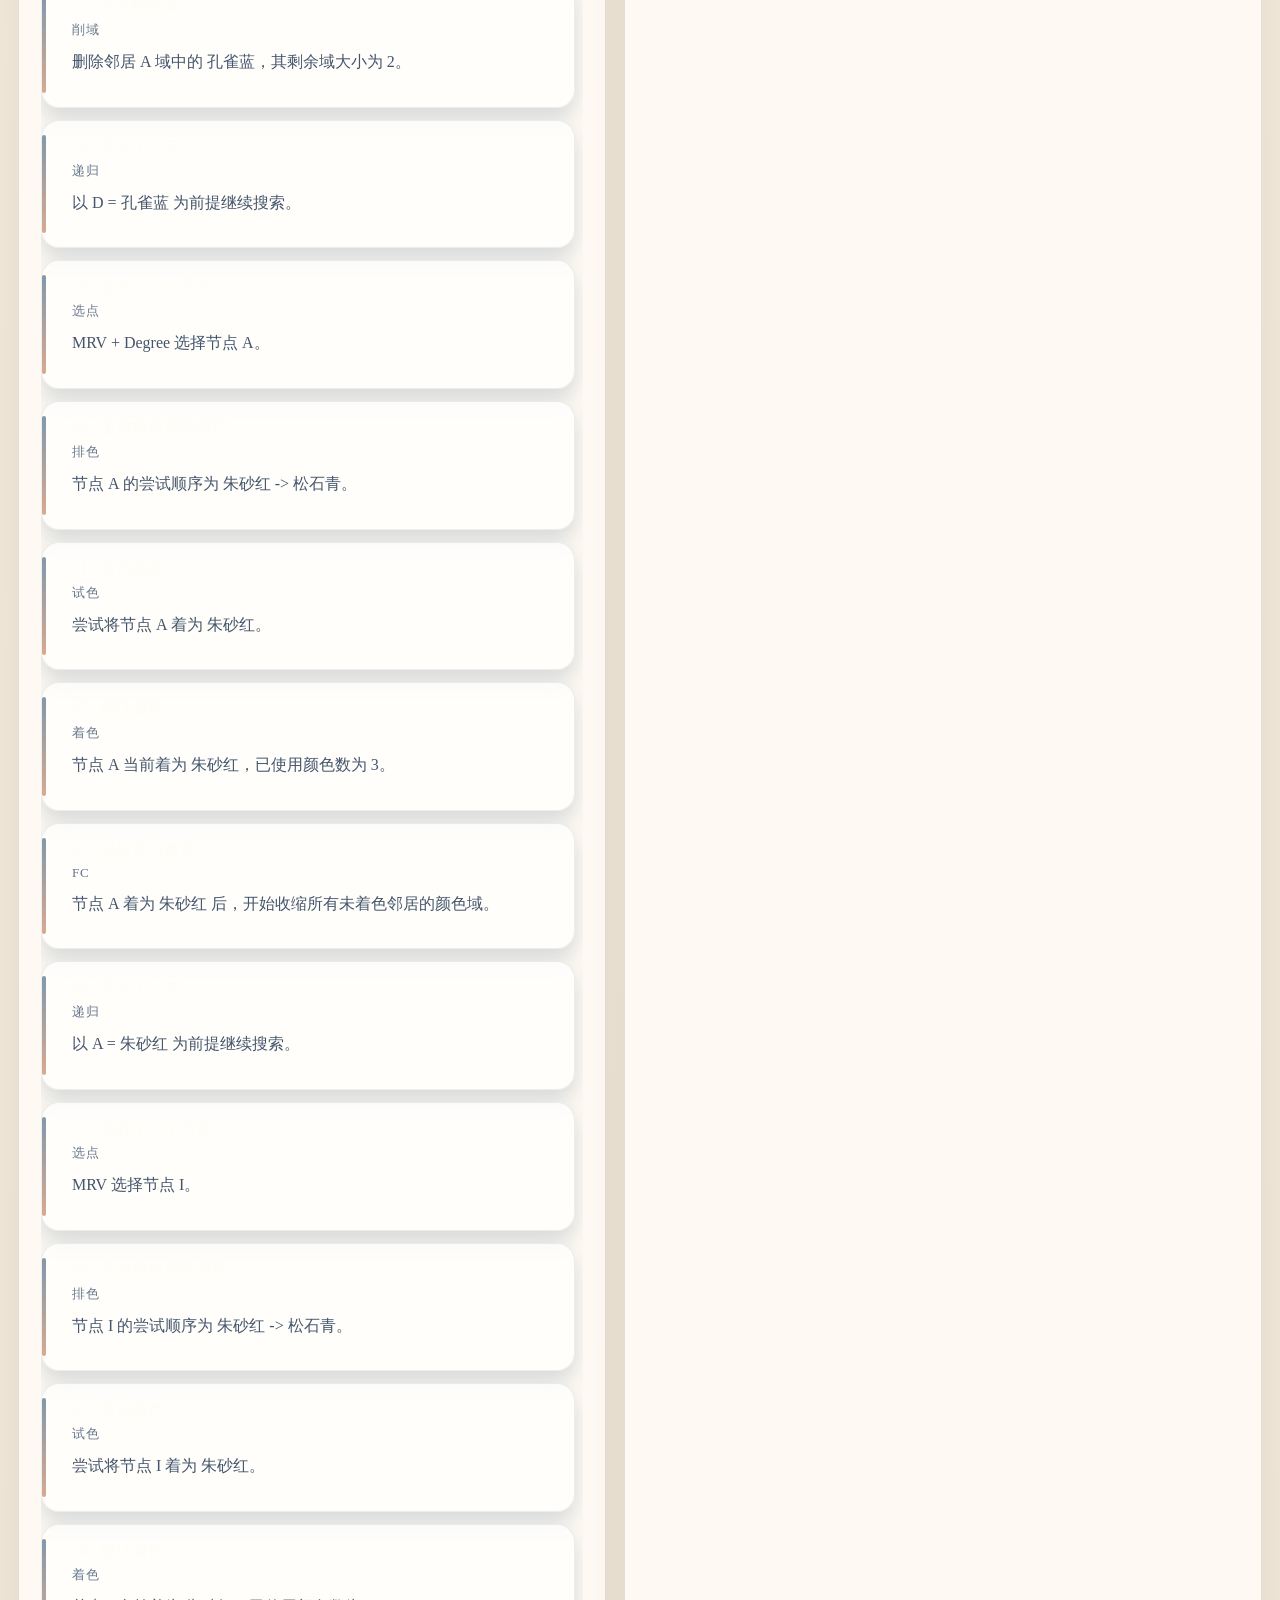
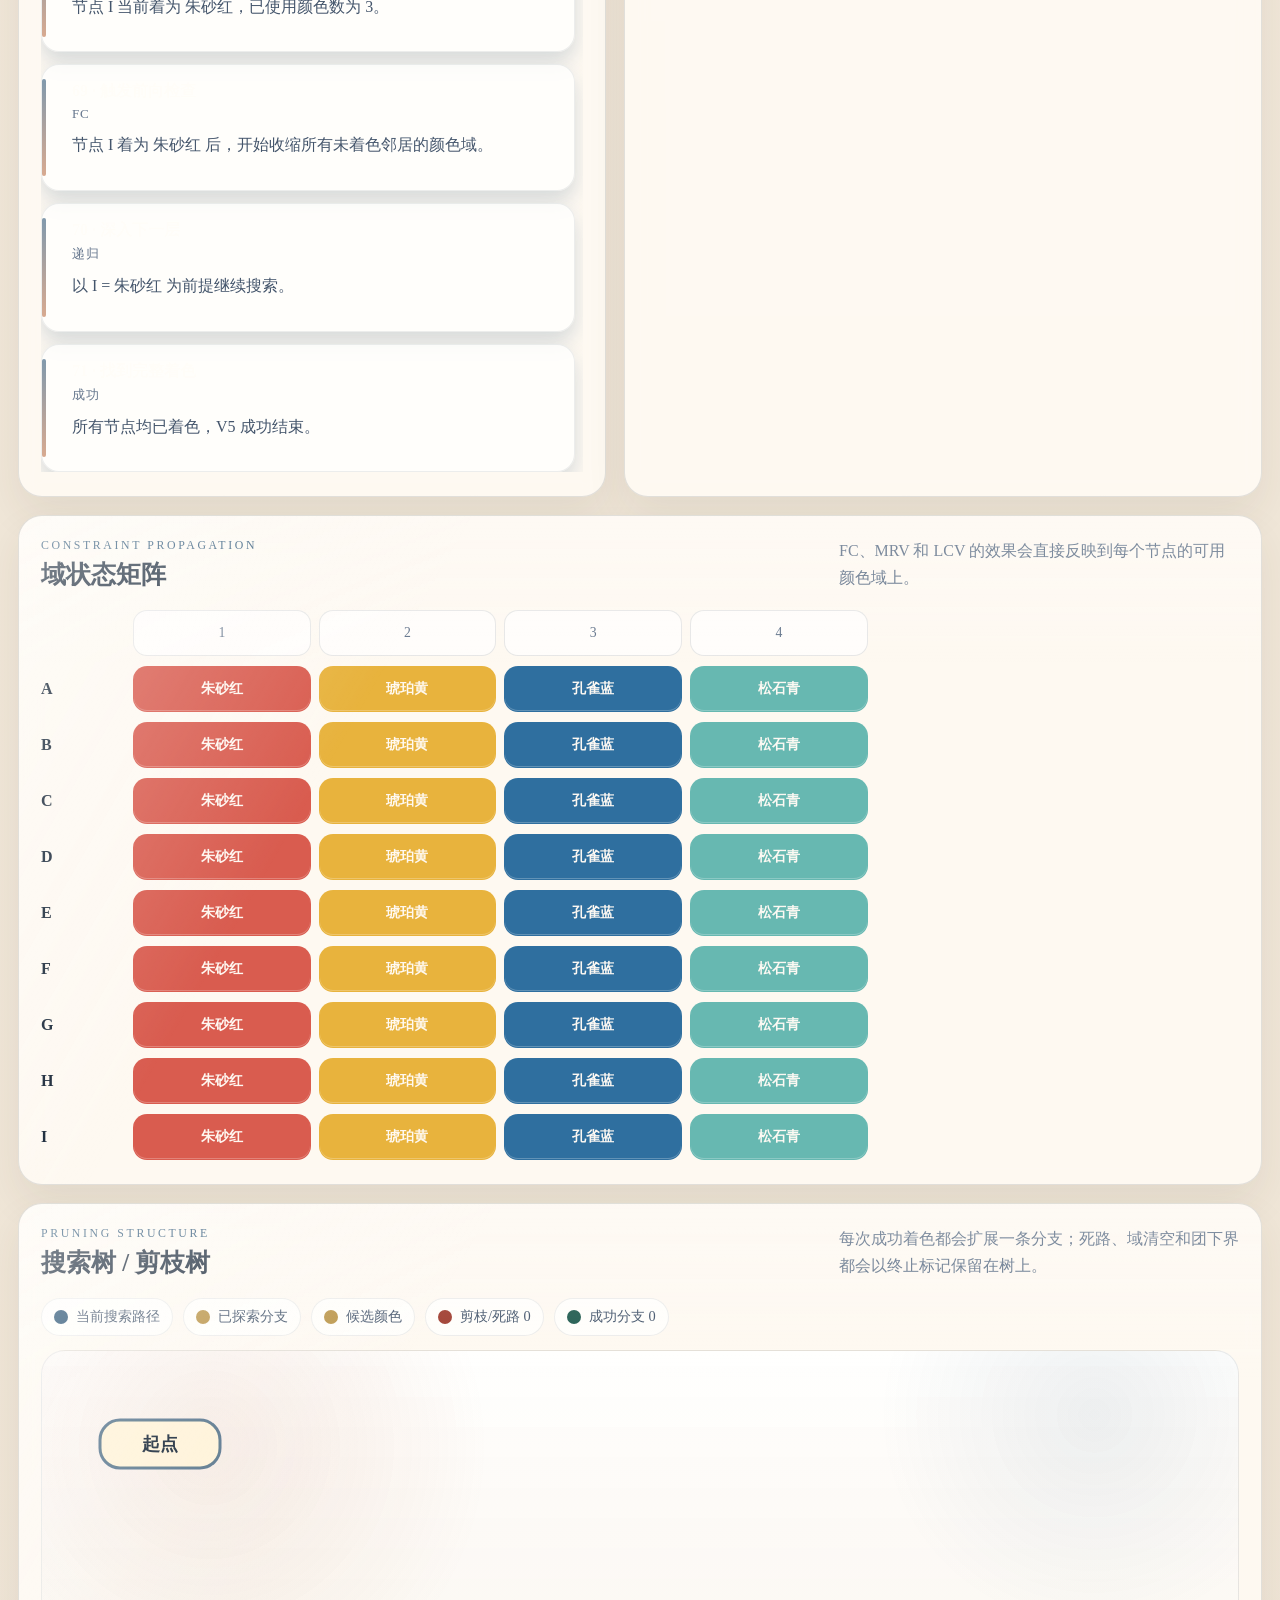
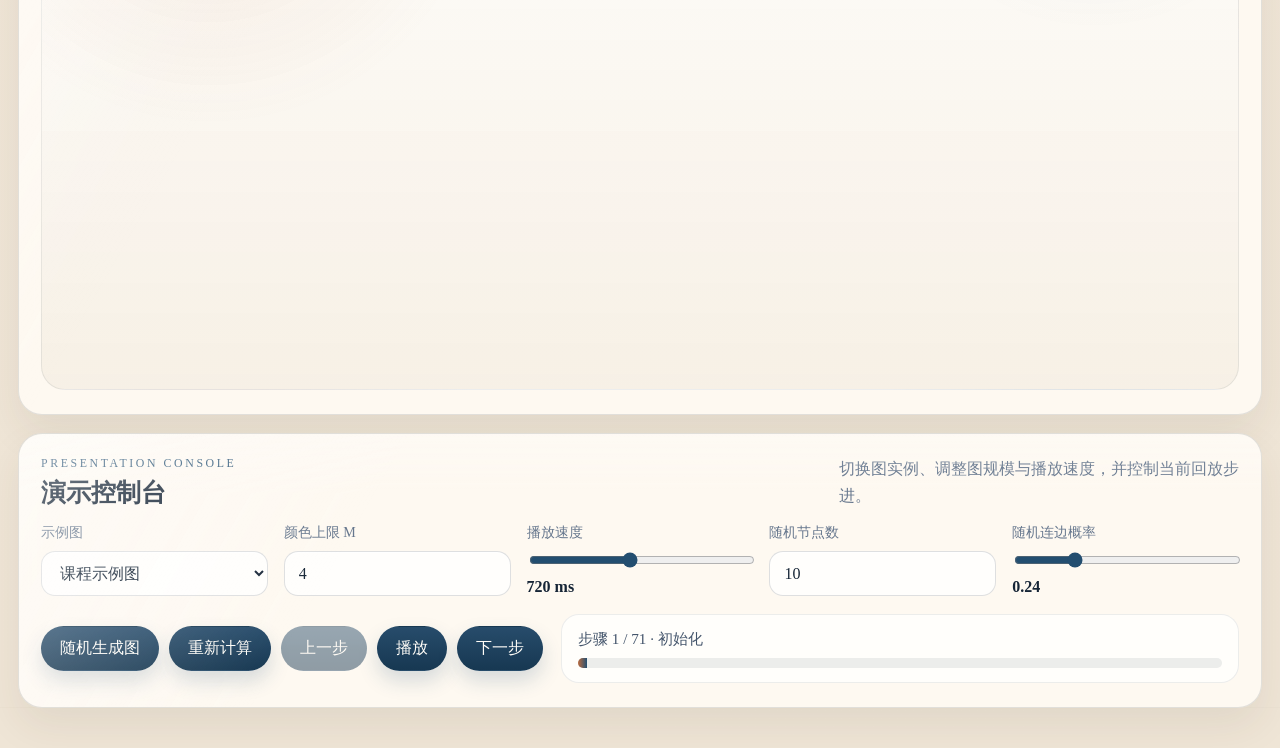
==== commit 97ba2c95: "feat: redesign poster-style graph coloring visualizer" ====
--- a/index.html
+++ b/index.html
@@ -8,63 +8,36 @@
     <link rel="stylesheet" href="./styles.css" />
   </head>
   <body>
-    <div class="backdrop"></div>
+    <div class="backdrop" aria-hidden="true"></div>
+    <div class="paper-grain" aria-hidden="true"></div>
+
     <main class="shell">
       <header class="hero">
         <div class="hero-copy">
           <p class="eyebrow">Constraint Search Studio</p>
           <h1>图着色 CSP 六版本动态实验台</h1>
           <p class="summary">
-            把 V0 到 V5 的选点、试色、域削减、剪枝、回溯和伪代码高亮绑定到同一条时间轴上，专门用于讲清楚算法过程，而不只是展示最后答案。
+            把 V0 到 V5 的选点、试色、域削减、剪枝、回溯与伪代码高亮联动到同一套演示视图中，用一页展板讲清图着色搜索过程，而不只是展示最后答案。
           </p>
         </div>
-        <div class="hero-metrics" id="hero-metrics"></div>
+        <div class="hero-side">
+          <div class="hero-note">
+            <span class="hero-note-label">答辩展示重点</span>
+            <p>主图着色、时间轴联动、域传播与剪枝树会同步推进，适合现场逐步讲解。</p>
+          </div>
+          <div class="hero-metrics" id="hero-metrics"></div>
+        </div>
       </header>
 
-      <section class="variant-strip" id="variant-strip"></section>
+      <section class="variant-strip" id="variant-strip" aria-label="算法版本切换"></section>
 
-      <section class="control-panel panel">
-        <div class="control-row">
-          <label>
-            <span>示例图</span>
-            <select id="graph-select"></select>
-          </label>
-          <label>
-            <span>颜色上限 M</span>
-            <input id="color-limit" type="number" min="2" max="6" />
-          </label>
-          <label>
-            <span>播放速度</span>
-            <input id="speed-range" type="range" min="180" max="1400" step="20" />
-            <strong id="speed-label"></strong>
-          </label>
-          <label>
-            <span>随机节点数</span>
-            <input id="node-count" type="number" min="4" max="16" />
-          </label>
-          <label>
-            <span>随机连边概率</span>
-            <input id="density-range" type="range" min="0.12" max="0.6" step="0.02" />
-            <strong id="density-label"></strong>
-          </label>
-        </div>
-        <div class="control-row compact">
-          <button id="random-btn" type="button">随机生成图</button>
-          <button id="restart-btn" type="button">重新计算</button>
-          <button id="prev-btn" type="button">上一步</button>
-          <button id="play-btn" type="button">播放</button>
-          <button id="next-btn" type="button">下一步</button>
-          <div class="step-status">
-            <span id="step-label"></span>
-            <div class="progress"><i id="progress-fill"></i></div>
-          </div>
-        </div>
-      </section>
-
-      <section class="dashboard">
+      <section class="poster-band poster-band-primary">
         <article class="panel stage-panel">
           <div class="panel-head">
-            <h2>搜索主舞台</h2>
+            <div>
+              <p class="panel-kicker">Main Stage</p>
+              <h2>图着色主舞台</h2>
+            </div>
             <p id="stage-caption"></p>
           </div>
           <svg id="graph-stage" viewBox="0 0 1000 720" aria-label="graph coloring stage"></svg>
@@ -73,72 +46,96 @@
 
         <article class="panel info-panel">
           <div class="panel-head">
-            <h2>算法说明</h2>
-            <p>核心逻辑、图形化说明与复杂度会随当前算法版本联动。</p>
+            <div>
+              <p class="panel-kicker">Algorithm Brief</p>
+              <h2>算法说明</h2>
+            </div>
+            <p>当前版本的核心逻辑、复杂度和事件解释会随着播放步骤同步变化。</p>
           </div>
-          <div class="info-block">
+
+          <section class="info-block lead-block">
             <h3 id="variant-title"></h3>
             <p id="variant-core"></p>
-          </div>
-          <div class="info-block">
+          </section>
+
+          <section class="info-block">
             <h3>图形化展示说明</h3>
             <p id="variant-visual"></p>
-          </div>
-          <div class="info-grid">
-            <div>
+          </section>
+
+          <div class="info-grid complexity-grid">
+            <section class="info-card">
               <h3>时间复杂度</h3>
               <p id="variant-time"></p>
-            </div>
-            <div>
+            </section>
+            <section class="info-card">
               <h3>空间复杂度</h3>
               <p id="variant-space"></p>
-            </div>
+            </section>
           </div>
-          <div class="info-grid">
-            <div>
+
+          <div class="info-grid event-grid">
+            <section class="info-card current-event">
               <h3>当前事件</h3>
-              <p id="event-title"></p>
+              <p id="event-title" class="event-headline"></p>
               <p id="event-detail" class="muted"></p>
-            </div>
-            <div>
+            </section>
+            <section class="info-card">
               <h3>调用栈</h3>
               <div id="stack-view" class="stack-view"></div>
-            </div>
+            </section>
           </div>
-          <div class="info-block">
-            <h3>启发式现场</h3>
+
+          <section class="info-block">
+            <h3>启发式状态</h3>
             <div id="event-meta" class="event-meta"></div>
-          </div>
+          </section>
         </article>
+      </section>
 
+      <section class="poster-band poster-band-process">
         <article class="panel timeline-panel">
           <div class="panel-head">
-            <h2>时间轴</h2>
-            <p>点击任意步骤可跳转到对应的算法状态。</p>
+            <div>
+              <p class="panel-kicker">Playback Timeline</p>
+              <h2>时间轴</h2>
+            </div>
+            <p>点击任意步骤可跳转到对应算法状态，适合逐步讲解搜索推进过程。</p>
           </div>
           <div id="timeline" class="timeline"></div>
         </article>
 
         <article class="panel pseudo-panel">
           <div class="panel-head">
-            <h2>伪代码联动</h2>
-            <p>当前动画步骤会同步高亮对应的伪代码行。</p>
+            <div>
+              <p class="panel-kicker">Pseudo Code Sync</p>
+              <h2>伪代码联动</h2>
+            </div>
+            <p>当前动画步骤会同步高亮对应的伪代码行，用于解释“为什么此时发生剪枝或回溯”。</p>
           </div>
           <ol id="pseudocode-list" class="pseudocode-list"></ol>
         </article>
+      </section>
 
+      <section class="poster-band poster-band-constraints">
         <article class="panel matrix-panel">
           <div class="panel-head">
-            <h2>域状态矩阵</h2>
-            <p>FC、MRV 和 LCV 的效果会直接反映在每个节点的可用颜色域上。</p>
+            <div>
+              <p class="panel-kicker">Constraint Propagation</p>
+              <h2>域状态矩阵</h2>
+            </div>
+            <p>FC、MRV 和 LCV 的效果会直接反映到每个节点的可用颜色域上。</p>
           </div>
           <div id="domain-matrix" class="domain-matrix"></div>
         </article>
 
         <article class="panel tree-panel">
           <div class="panel-head">
-            <h2>搜索树 / 剪枝树</h2>
-            <p>每次成功着色都会扩展一条分支；死路、域清空和团下界都会以红色终止标记固定留在树上。</p>
+            <div>
+              <p class="panel-kicker">Pruning Structure</p>
+              <h2>搜索树 / 剪枝树</h2>
+            </div>
+            <p>每次成功着色都会扩展一条分支；死路、域清空和团下界都会以终止标记保留在树上。</p>
           </div>
           <div id="tree-legend" class="tree-legend"></div>
           <div class="tree-stage-wrap" id="tree-stage-wrap">
@@ -146,6 +143,55 @@
           </div>
         </article>
       </section>
+
+      <section class="control-panel panel">
+        <div class="panel-head control-head">
+          <div>
+            <p class="panel-kicker">Presentation Console</p>
+            <h2>演示控制台</h2>
+          </div>
+          <p>切换图实例、调整图规模与播放速度，并控制当前回放步进。</p>
+        </div>
+
+        <div class="control-grid">
+          <label class="control-field">
+            <span>示例图</span>
+            <select id="graph-select"></select>
+          </label>
+          <label class="control-field">
+            <span>颜色上限 M</span>
+            <input id="color-limit" type="number" min="2" max="6" />
+          </label>
+          <label class="control-field">
+            <span>播放速度</span>
+            <input id="speed-range" type="range" min="180" max="1400" step="20" />
+            <strong id="speed-label"></strong>
+          </label>
+          <label class="control-field">
+            <span>随机节点数</span>
+            <input id="node-count" type="number" min="4" max="16" />
+          </label>
+          <label class="control-field">
+            <span>随机连边概率</span>
+            <input id="density-range" type="range" min="0.12" max="0.6" step="0.02" />
+            <strong id="density-label"></strong>
+          </label>
+        </div>
+
+        <div class="control-row compact">
+          <div class="control-actions">
+            <button id="random-btn" type="button">随机生成图</button>
+            <button id="restart-btn" type="button">重新计算</button>
+            <button id="prev-btn" type="button">上一步</button>
+            <button id="play-btn" type="button">播放</button>
+            <button id="next-btn" type="button">下一步</button>
+          </div>
+          <div class="step-status">
+            <span id="step-label"></span>
+            <div class="progress"><i id="progress-fill"></i></div>
+          </div>
+        </div>
+      </section>
     </main>
 
     <script type="module" src="./app.js"></script>
--- a/styles.css
+++ b/styles.css
@@ -1,16 +1,31 @@
 :root {
-  --paper: #f6f1e8;
-  --paper-strong: #fffaf1;
-  --ink: #1d2433;
-  --muted: #5e6678;
-  --line: rgba(29, 36, 51, 0.12);
-  --line-strong: rgba(29, 36, 51, 0.24);
-  --accent: #0b4f6c;
-  --accent-soft: rgba(11, 79, 108, 0.12);
-  --warm: #f28f3b;
-  --rose: #cc5a71;
-  --shadow: 0 20px 40px rgba(32, 31, 29, 0.08);
-  --radius: 24px;
+  --paper: #f5efe3;
+  --paper-strong: #fffaf2;
+  --paper-deep: #ece2cf;
+  --ink: #162536;
+  --ink-soft: #44556b;
+  --muted: #66778d;
+  --line: rgba(22, 37, 54, 0.12);
+  --line-strong: rgba(22, 37, 54, 0.22);
+  --panel-bg: rgba(255, 251, 244, 0.9);
+  --panel-bg-strong: rgba(255, 252, 247, 0.96);
+  --navy: #234e70;
+  --navy-soft: rgba(35, 78, 112, 0.12);
+  --navy-faint: rgba(35, 78, 112, 0.05);
+  --green: #205b4f;
+  --green-soft: rgba(32, 91, 79, 0.1);
+  --warm: #ba6b3f;
+  --warm-soft: rgba(186, 107, 63, 0.12);
+  --danger: #9f3c2f;
+  --danger-soft: rgba(159, 60, 47, 0.12);
+  --gold: #b99243;
+  --shadow-lg: 0 32px 72px rgba(59, 53, 43, 0.12);
+  --shadow-md: 0 18px 40px rgba(59, 53, 43, 0.08);
+  --shadow-sm: 0 10px 24px rgba(59, 53, 43, 0.06);
+  --radius-xl: 32px;
+  --radius-lg: 24px;
+  --radius-md: 18px;
+  --radius-sm: 14px;
 }
 
 * {
@@ -22,68 +37,130 @@
   margin: 0;
   min-height: 100%;
   color: var(--ink);
-  background: linear-gradient(180deg, #fbf8f3 0%, #f1eadf 100%);
-  font-family: "Palatino Linotype", "Noto Serif SC", "Microsoft YaHei", serif;
+  background:
+    radial-gradient(circle at top left, rgba(186, 107, 63, 0.08), transparent 24%),
+    radial-gradient(circle at 84% 7%, rgba(35, 78, 112, 0.08), transparent 20%),
+    linear-gradient(180deg, #fbf8f1 0%, #f3ebde 48%, #efe5d6 100%);
+  font-family: "Palatino Linotype", "Book Antiqua", "STSong", "SimSun", "Noto Serif SC", serif;
 }
 
 body {
   position: relative;
 }
 
-.backdrop {
+.backdrop,
+.paper-grain {
   position: fixed;
   inset: 0;
+  pointer-events: none;
+}
+
+.backdrop {
   background-image:
-    linear-gradient(rgba(11, 79, 108, 0.04) 1px, transparent 1px),
-    linear-gradient(90deg, rgba(11, 79, 108, 0.04) 1px, transparent 1px),
-    radial-gradient(circle at top left, rgba(242, 143, 59, 0.18), transparent 28%),
-    radial-gradient(circle at 85% 10%, rgba(11, 79, 108, 0.12), transparent 24%);
-  background-size: 28px 28px, 28px 28px, auto, auto;
-  pointer-events: none;
+    linear-gradient(rgba(35, 78, 112, 0.045) 1px, transparent 1px),
+    linear-gradient(90deg, rgba(35, 78, 112, 0.045) 1px, transparent 1px);
+  background-size: 36px 36px;
+  mask-image: linear-gradient(180deg, rgba(0, 0, 0, 0.35), rgba(0, 0, 0, 0.08));
+}
+
+.paper-grain {
+  opacity: 0.22;
+  background-image:
+    radial-gradient(circle at 15% 15%, rgba(255, 255, 255, 0.52), transparent 15%),
+    radial-gradient(circle at 75% 24%, rgba(255, 255, 255, 0.35), transparent 12%),
+    radial-gradient(circle at 34% 62%, rgba(255, 255, 255, 0.28), transparent 10%),
+    radial-gradient(circle at 82% 78%, rgba(255, 255, 255, 0.22), transparent 10%);
 }
 
 .shell {
   position: relative;
   z-index: 1;
-  width: min(1480px, calc(100vw - 32px));
-  margin: 20px auto 36px;
+  width: min(1520px, calc(100vw - 36px));
+  margin: 18px auto 40px;
+  display: grid;
+  gap: 18px;
 }
 
 .hero,
-.panel {
-  background: rgba(255, 250, 241, 0.92);
-  backdrop-filter: blur(8px);
-  border: 1px solid rgba(29, 36, 51, 0.1);
-  border-radius: var(--radius);
-  box-shadow: var(--shadow);
+.panel,
+.variant-card {
+  position: relative;
+  border: 1px solid var(--line);
+  background: var(--panel-bg);
+  box-shadow: var(--shadow-md);
+  backdrop-filter: blur(10px);
+}
+
+.hero::before,
+.panel::before {
+  content: "";
+  position: absolute;
+  inset: 0;
+  border-radius: inherit;
+  background:
+    linear-gradient(120deg, rgba(255, 255, 255, 0.36), transparent 28%),
+    linear-gradient(180deg, rgba(255, 255, 255, 0.2), transparent 22%);
+  pointer-events: none;
 }
 
 .hero {
-  display: grid;
-  grid-template-columns: 1.5fr 0.9fr;
-  gap: 24px;
-  padding: 28px 30px;
-}
-
-.eyebrow {
-  margin: 0 0 10px;
-  font-size: 0.82rem;
-  letter-spacing: 0.24em;
+  border-radius: var(--radius-xl);
+  padding: 34px 34px 28px;
+  display: grid;
+  grid-template-columns: minmax(0, 1.3fr) minmax(320px, 0.88fr);
+  gap: 28px;
+}
+
+.hero-copy {
+  display: grid;
+  align-content: start;
+}
+
+.eyebrow,
+.panel-kicker,
+.hero-note-label {
+  margin: 0;
+  letter-spacing: 0.22em;
   text-transform: uppercase;
-  color: var(--accent);
+  font-size: 0.74rem;
+  color: var(--navy);
 }
 
 .hero h1 {
-  margin: 0;
-  font-size: clamp(2rem, 4vw, 3.4rem);
+  margin: 14px 0 0;
+  font-size: clamp(2.7rem, 4.6vw, 4.5rem);
   line-height: 1.02;
+  letter-spacing: -0.03em;
+  max-width: 10ch;
 }
 
 .summary {
-  margin: 16px 0 0;
-  max-width: 68ch;
-  color: var(--muted);
-  line-height: 1.7;
+  margin: 20px 0 0;
+  max-width: 60ch;
+  color: var(--ink-soft);
+  line-height: 1.86;
+  font-size: 1rem;
+}
+
+.hero-side {
+  display: grid;
+  gap: 16px;
+  align-content: start;
+}
+
+.hero-note {
+  padding: 18px 20px 20px;
+  border-radius: 22px;
+  background:
+    linear-gradient(180deg, rgba(35, 78, 112, 0.08), rgba(35, 78, 112, 0.02)),
+    linear-gradient(135deg, rgba(186, 107, 63, 0.08), transparent 52%);
+  border: 1px solid rgba(35, 78, 112, 0.12);
+}
+
+.hero-note p {
+  margin: 12px 0 0;
+  color: var(--ink-soft);
+  line-height: 1.72;
 }
 
 .hero-metrics {
@@ -93,48 +170,62 @@
 }
 
 .hero-metric {
-  padding: 18px;
-  border-radius: 18px;
-  background: linear-gradient(180deg, rgba(11, 79, 108, 0.08), rgba(242, 143, 59, 0.08));
-  border: 1px solid rgba(29, 36, 51, 0.08);
-}
-
-.hero-metric strong,
-.hero-metric span {
+  padding: 18px 18px 16px;
+  border-radius: 20px;
+  border: 1px solid rgba(35, 78, 112, 0.1);
+  background: linear-gradient(180deg, rgba(255, 255, 255, 0.72), rgba(255, 255, 255, 0.42));
+  min-height: 124px;
+}
+
+.hero-metric span,
+.hero-metric strong {
   display: block;
 }
 
+.hero-metric span:first-child {
+  color: var(--muted);
+  font-size: 0.86rem;
+}
+
 .hero-metric strong {
-  font-size: 1.8rem;
-  margin-top: 4px;
-}
-
-.hero-metric span {
-  color: var(--muted);
-  font-size: 0.92rem;
+  margin-top: 10px;
+  font-size: 2rem;
+  line-height: 1;
+}
+
+.hero-metric span:last-child {
+  margin-top: 10px;
+  color: var(--ink-soft);
+  line-height: 1.55;
+  font-size: 0.9rem;
 }
 
 .variant-strip {
   display: grid;
   grid-template-columns: repeat(6, minmax(0, 1fr));
-  gap: 14px;
-  margin: 18px 0;
+  gap: 12px;
 }
 
 .variant-card {
-  padding: 16px;
-  border-radius: 20px;
-  border: 1px solid var(--line);
-  background: rgba(255, 250, 241, 0.82);
+  display: grid;
+  gap: 6px;
+  padding: 16px 16px 18px;
+  border-radius: 22px;
+  text-align: left;
   cursor: pointer;
-  transition: transform 180ms ease, border-color 180ms ease, box-shadow 180ms ease;
+  transition:
+    transform 180ms ease,
+    box-shadow 180ms ease,
+    border-color 180ms ease,
+    background 180ms ease;
 }
 
 .variant-card:hover,
 .variant-card.active {
   transform: translateY(-2px);
+  box-shadow: var(--shadow-sm);
   border-color: var(--line-strong);
-  box-shadow: 0 10px 22px rgba(29, 36, 51, 0.08);
+  background: var(--panel-bg-strong);
 }
 
 .variant-card b,
@@ -144,418 +235,396 @@
 }
 
 .variant-card b {
-  font-size: 1.2rem;
+  font-size: 1.08rem;
 }
 
 .variant-card small {
-  margin: 6px 0 8px;
   color: var(--muted);
+  font-size: 0.86rem;
 }
 
 .variant-card p {
+  margin: 2px 0 0;
+  color: var(--ink-soft);
+  font-size: 0.9rem;
+  line-height: 1.55;
+}
+
+.poster-band {
+  display: grid;
+  gap: 18px;
+}
+
+.poster-band-primary {
+  grid-template-columns: minmax(0, 1.38fr) minmax(360px, 0.92fr);
+}
+
+.poster-band-process {
+  grid-template-columns: minmax(0, 0.96fr) minmax(0, 1.04fr);
+}
+
+.poster-band-constraints {
+  grid-template-columns: 1fr;
+}
+
+.panel {
+  border-radius: var(--radius-lg);
+  padding: 22px 22px 24px;
+  overflow: hidden;
+}
+
+.panel-head {
+  display: flex;
+  justify-content: space-between;
+  gap: 16px;
+  align-items: start;
+  margin-bottom: 18px;
+}
+
+.panel-head > div {
+  min-width: 0;
+}
+
+.panel-head h2 {
+  margin: 8px 0 0;
+  font-size: 1.55rem;
+  line-height: 1.1;
+}
+
+.panel-head p:last-child {
   margin: 0;
-  font-size: 0.92rem;
-  line-height: 1.55;
-}
-
-.control-panel {
-  padding: 18px 22px;
-  margin-bottom: 18px;
-}
-
-.control-row {
+  color: var(--muted);
+  line-height: 1.68;
+  max-width: 50ch;
+}
+
+.stage-panel {
+  min-height: 800px;
+}
+
+#graph-stage {
+  width: 100%;
+  min-height: 600px;
+  border-radius: 26px;
+  border: 1px solid rgba(22, 37, 54, 0.09);
+  background:
+    radial-gradient(circle at 16% 18%, rgba(186, 107, 63, 0.08), transparent 20%),
+    radial-gradient(circle at 78% 12%, rgba(35, 78, 112, 0.08), transparent 18%),
+    linear-gradient(180deg, rgba(255, 255, 255, 0.94), rgba(248, 242, 233, 0.96));
+  box-shadow: inset 0 1px 0 rgba(255, 255, 255, 0.75);
+  touch-action: none;
+}
+
+.legend,
+.stack-view,
+.event-meta,
+.tree-legend {
   display: flex;
   flex-wrap: wrap;
-  gap: 18px;
-  align-items: end;
-}
-
-.control-row.compact {
-  margin-top: 16px;
-  align-items: center;
-}
-
-label {
-  display: grid;
-  gap: 8px;
-  color: var(--muted);
-  font-size: 0.92rem;
-}
-
-select,
-input[type="number"],
-button {
-  font: inherit;
-}
-
-select,
-input[type="number"] {
-  min-width: 180px;
-  padding: 10px 14px;
-  border-radius: 12px;
-  border: 1px solid var(--line-strong);
-  background: var(--paper-strong);
-  color: var(--ink);
-}
-
-input[type="range"] {
-  width: 220px;
-}
-
-button {
-  border: 0;
-  border-radius: 999px;
-  padding: 10px 18px;
-  background: var(--accent);
-  color: white;
-  cursor: pointer;
-  transition: transform 160ms ease, opacity 160ms ease;
-}
-
-button:hover {
-  transform: translateY(-1px);
-}
-
-button:disabled {
-  opacity: 0.45;
-  cursor: not-allowed;
-}
-
-.step-status {
-  flex: 1;
-  min-width: 260px;
-}
-
-.progress {
-  height: 10px;
-  border-radius: 999px;
-  background: rgba(29, 36, 51, 0.08);
-  overflow: hidden;
-  margin-top: 6px;
-}
-
-.progress i {
-  display: block;
-  height: 100%;
-  width: 0%;
-  background: linear-gradient(90deg, var(--warm), var(--accent));
-}
-
-.dashboard {
-  display: grid;
-  grid-template-columns: 1.25fr 0.95fr;
-  gap: 18px;
-}
-
-.panel {
-  padding: 22px;
-}
-
-.panel-head h2 {
-  margin: 0;
-  font-size: 1.35rem;
-}
-
-.panel-head p {
-  margin: 8px 0 0;
-  color: var(--muted);
-  line-height: 1.55;
-}
-
-.stage-panel {
-  min-height: 720px;
-}
-
-#graph-stage {
-  width: 100%;
-  min-height: 560px;
-  margin-top: 16px;
-  border-radius: 20px;
-  background:
-    linear-gradient(180deg, rgba(11, 79, 108, 0.06), rgba(11, 79, 108, 0.02)),
-    radial-gradient(circle at center, rgba(242, 143, 59, 0.08), transparent 48%);
-  border: 1px solid rgba(29, 36, 51, 0.08);
-  touch-action: none;
+  gap: 10px;
 }
 
 .legend {
-  display: flex;
-  flex-wrap: wrap;
-  gap: 12px;
-  margin-top: 16px;
-}
-
-.legend-chip {
+  margin-top: 18px;
+}
+
+.legend-chip,
+.stack-pill,
+.meta-pill,
+.tree-chip {
   display: inline-flex;
   align-items: center;
   gap: 8px;
-  padding: 8px 10px;
+  min-height: 38px;
+  padding: 8px 12px;
   border-radius: 999px;
-  background: rgba(29, 36, 51, 0.05);
-  color: var(--muted);
-  font-size: 0.92rem;
+  border: 1px solid rgba(22, 37, 54, 0.08);
+  background: rgba(255, 255, 255, 0.68);
+  color: var(--ink-soft);
+  font-size: 0.9rem;
+}
+
+.legend-dot,
+.tree-swatch {
+  display: inline-block;
+  border-radius: 999px;
 }
 
 .legend-dot {
   width: 12px;
   height: 12px;
-  border-radius: 50%;
-}
-
-.info-panel,
+}
+
+.info-panel {
+  display: grid;
+  align-content: start;
+}
+
+.info-block {
+  margin-top: 18px;
+}
+
+.lead-block {
+  margin-top: 2px;
+}
+
+.info-block h3,
+.info-card h3 {
+  margin: 0 0 8px;
+  font-size: 1rem;
+}
+
+.info-block p,
+.info-card p {
+  margin: 0;
+  color: var(--ink-soft);
+  line-height: 1.72;
+}
+
+.info-grid {
+  display: grid;
+  grid-template-columns: repeat(2, minmax(0, 1fr));
+  gap: 14px;
+  margin-top: 18px;
+}
+
+.info-card {
+  padding: 16px;
+  border-radius: 18px;
+  background: linear-gradient(180deg, rgba(35, 78, 112, 0.045), rgba(35, 78, 112, 0.015));
+  border: 1px solid rgba(22, 37, 54, 0.08);
+}
+
+.current-event {
+  background:
+    linear-gradient(180deg, rgba(186, 107, 63, 0.08), rgba(186, 107, 63, 0.015)),
+    linear-gradient(135deg, rgba(35, 78, 112, 0.05), transparent 55%);
+}
+
+.event-headline {
+  font-size: 1.14rem;
+  color: var(--ink);
+  font-weight: 700;
+}
+
+.muted {
+  color: var(--muted);
+}
+
 .matrix-panel,
+.timeline-panel,
 .pseudo-panel,
-.timeline-panel,
 .tree-panel {
-  min-height: 280px;
-}
-
-.matrix-panel,
-.tree-panel {
-  grid-column: 1 / -1;
-}
-
-.timeline-panel {
-  grid-column: 1;
-  height: 640px;
-}
-
-.info-panel,
-.pseudo-panel {
-  grid-column: 2;
+  min-height: 320px;
 }
 
 .timeline-panel,
 .pseudo-panel {
   display: flex;
   flex-direction: column;
-  align-self: stretch;
+  min-height: 700px;
 }
 
 .timeline-panel {
-  min-height: 0;
   overflow: hidden;
 }
 
-.info-grid {
-  display: grid;
-  grid-template-columns: repeat(2, minmax(0, 1fr));
-  gap: 16px;
-  margin-top: 18px;
-}
-
-.info-block {
-  margin-top: 18px;
-}
-
-.info-panel h3 {
-  margin: 0 0 8px;
-  font-size: 1rem;
-}
-
-.info-panel p {
-  margin: 0;
-  color: var(--muted);
-  line-height: 1.65;
-}
-
-.muted {
-  color: var(--muted);
-}
-
-.stack-view,
-.event-meta {
-  display: flex;
-  flex-wrap: wrap;
-  gap: 10px;
-}
-
-.stack-pill,
-.meta-pill {
-  padding: 8px 10px;
-  border-radius: 14px;
-  background: rgba(11, 79, 108, 0.08);
-  color: var(--ink);
-  font-size: 0.9rem;
-}
-
-.domain-matrix {
-  display: grid;
-  gap: 10px;
-  margin-top: 18px;
-}
-
-.domain-row {
-  display: grid;
-  grid-template-columns: 84px repeat(6, minmax(0, 1fr));
-  gap: 8px;
-  align-items: center;
-}
-
-.domain-node {
-  font-weight: 700;
-}
-
-.domain-cell {
-  min-height: 42px;
-  display: grid;
-  place-items: center;
-  border-radius: 14px;
-  border: 1px solid var(--line);
-  background: rgba(255, 255, 255, 0.6);
-  font-size: 0.88rem;
-  color: var(--muted);
-}
-
-.domain-cell.available {
-  border-color: transparent;
-  color: white;
-}
-
-.domain-cell.selected {
-  box-shadow: inset 0 0 0 2px rgba(255, 255, 255, 0.7), 0 8px 18px rgba(29, 36, 51, 0.12);
-}
-
-.pseudocode-list {
-  list-style: none;
-  margin: 18px 0 0;
-  padding: 0;
-  display: grid;
-  gap: 8px;
-  font-family: Consolas, "Cascadia Mono", monospace;
-}
-
-.pseudocode-list li {
-  padding: 10px 12px;
-  border-radius: 14px;
-  border: 1px solid transparent;
-  background: rgba(29, 36, 51, 0.04);
-  color: var(--muted);
-  transition: transform 160ms ease, border-color 160ms ease, background 160ms ease;
-}
-
-.pseudocode-list li.active {
-  transform: translateX(6px);
-  border-color: rgba(11, 79, 108, 0.2);
-  background: rgba(11, 79, 108, 0.1);
-  color: var(--ink);
-}
-
 .timeline {
-  display: grid;
-  gap: 10px;
-  margin-top: 18px;
   flex: 1;
   min-height: 0;
   overflow: auto;
-  padding-right: 10px;
+  display: grid;
+  gap: 12px;
+  padding-right: 8px;
   scrollbar-width: thin;
-  scrollbar-color: rgba(11, 79, 108, 0.55) rgba(29, 36, 51, 0.08);
-}
-
-.timeline::-webkit-scrollbar {
+  scrollbar-color: rgba(35, 78, 112, 0.62) rgba(22, 37, 54, 0.08);
+}
+
+.timeline::-webkit-scrollbar,
+.tree-stage-wrap::-webkit-scrollbar {
   width: 10px;
-}
-
-.timeline::-webkit-scrollbar-track {
-  background: rgba(29, 36, 51, 0.08);
+  height: 10px;
+}
+
+.timeline::-webkit-scrollbar-track,
+.tree-stage-wrap::-webkit-scrollbar-track {
+  background: rgba(22, 37, 54, 0.08);
   border-radius: 999px;
 }
 
-.timeline::-webkit-scrollbar-thumb {
-  background: linear-gradient(180deg, rgba(242, 143, 59, 0.9), rgba(11, 79, 108, 0.82));
+.timeline::-webkit-scrollbar-thumb,
+.tree-stage-wrap::-webkit-scrollbar-thumb {
+  background: linear-gradient(180deg, rgba(186, 107, 63, 0.94), rgba(35, 78, 112, 0.82));
   border-radius: 999px;
-  border: 2px solid rgba(255, 250, 241, 0.9);
-}
-
-.timeline::-webkit-scrollbar-thumb:hover {
-  background: linear-gradient(180deg, rgba(242, 143, 59, 1), rgba(11, 79, 108, 0.96));
+  border: 2px solid rgba(255, 251, 244, 0.9);
 }
 
 .timeline-item {
-  padding: 14px 16px;
-  border-radius: 16px;
-  border: 1px solid rgba(29, 36, 51, 0.08);
-  background: rgba(255, 255, 255, 0.7);
-  cursor: pointer;
+  width: 100%;
+  text-align: left;
+  padding: 16px 18px;
+  border-radius: 18px;
+  border: 1px solid rgba(22, 37, 54, 0.08);
+  background: rgba(255, 255, 255, 0.74);
+  position: relative;
+}
+
+.timeline-item::before {
+  content: "";
+  position: absolute;
+  left: 0;
+  top: 14px;
+  bottom: 14px;
+  width: 4px;
+  border-radius: 999px;
+  background: linear-gradient(180deg, rgba(35, 78, 112, 0.8), rgba(186, 107, 63, 0.8));
+  opacity: 0.72;
+}
+
+.timeline-item:hover {
+  transform: translateY(-1px);
 }
 
 .timeline-item.active {
-  border-color: rgba(11, 79, 108, 0.24);
-  background: rgba(11, 79, 108, 0.08);
+  border-color: rgba(35, 78, 112, 0.22);
+  background:
+    linear-gradient(180deg, rgba(35, 78, 112, 0.08), rgba(35, 78, 112, 0.03)),
+    rgba(255, 255, 255, 0.84);
+  box-shadow: inset 0 0 0 1px rgba(35, 78, 112, 0.05);
 }
 
 .timeline-item strong,
 .timeline-item span,
 .timeline-item p {
   display: block;
+  margin-left: 12px;
+}
+
+.timeline-item strong {
+  font-size: 1rem;
 }
 
 .timeline-item span {
+  margin-top: 4px;
   color: var(--muted);
-  font-size: 0.85rem;
+  font-size: 0.82rem;
+  letter-spacing: 0.06em;
+  text-transform: uppercase;
 }
 
 .timeline-item p {
-  margin: 8px 0 0;
+  margin-top: 10px;
+  color: var(--ink-soft);
+  line-height: 1.6;
+}
+
+.pseudocode-list {
+  list-style: none;
+  margin: 0;
+  padding: 0;
+  display: grid;
+  gap: 10px;
+  font-family: "Cascadia Mono", Consolas, "Courier New", monospace;
+}
+
+.pseudocode-list li {
+  padding: 14px 16px;
+  border-radius: 16px;
+  border: 1px solid rgba(22, 37, 54, 0.08);
+  background: linear-gradient(180deg, rgba(35, 78, 112, 0.03), rgba(35, 78, 112, 0.01));
   color: var(--muted);
-  line-height: 1.45;
+  line-height: 1.55;
+  transition: transform 160ms ease, background 160ms ease, border-color 160ms ease;
+}
+
+.pseudocode-list li.active {
+  transform: translateX(8px);
+  border-color: rgba(35, 78, 112, 0.22);
+  background:
+    linear-gradient(180deg, rgba(35, 78, 112, 0.11), rgba(35, 78, 112, 0.05)),
+    rgba(255, 255, 255, 0.84);
+  color: var(--ink);
+  box-shadow: var(--shadow-sm);
+}
+
+.domain-matrix {
+  display: grid;
+  gap: 10px;
+}
+
+.domain-row {
+  display: grid;
+  grid-template-columns: 84px repeat(6, minmax(0, 1fr));
+  gap: 8px;
+  align-items: center;
+}
+
+.domain-node {
+  font-weight: 700;
+  color: var(--ink);
+}
+
+.domain-cell {
+  min-height: 46px;
+  display: grid;
+  place-items: center;
+  padding: 6px 8px;
+  border-radius: 14px;
+  border: 1px solid rgba(22, 37, 54, 0.1);
+  background: rgba(255, 255, 255, 0.7);
+  color: var(--muted);
+  font-size: 0.86rem;
+}
+
+.domain-cell.available {
+  border-color: transparent;
+  color: rgba(255, 250, 244, 0.98);
+  font-weight: 700;
+  box-shadow: inset 0 -1px 0 rgba(255, 255, 255, 0.24);
+}
+
+.domain-cell.selected {
+  box-shadow:
+    inset 0 0 0 2px rgba(255, 251, 244, 0.78),
+    0 8px 18px rgba(22, 37, 54, 0.1);
 }
 
 .tree-legend {
-  display: flex;
-  flex-wrap: wrap;
-  gap: 10px;
-  margin-top: 16px;
-}
-
-.tree-chip {
-  display: inline-flex;
-  align-items: center;
-  gap: 8px;
-  padding: 8px 12px;
-  border-radius: 999px;
-  background: rgba(29, 36, 51, 0.05);
-  color: var(--muted);
-  font-size: 0.9rem;
+  margin-top: 2px;
+  margin-bottom: 14px;
 }
 
 .tree-swatch {
   width: 14px;
   height: 14px;
-  border-radius: 999px;
-  display: inline-block;
 }
 
 .tree-swatch.current {
-  background: #0b4f6c;
-}
-
-.tree-swatch.explored {
-  background: #f7b32b;
+  background: var(--navy);
+}
+
+.tree-swatch.explored,
+.tree-swatch.candidate {
+  background: var(--gold);
 }
 
 .tree-swatch.pruned {
-  background: #b42318;
+  background: var(--danger);
 }
 
 .tree-swatch.success {
-  background: #1c7c54;
-}
-
-.tree-swatch.candidate {
-  background: #f7b32b;
+  background: var(--green);
 }
 
 .tree-stage-wrap {
-  margin-top: 18px;
-  height: 620px;
-  max-height: 70vh;
-  border-radius: 22px;
-  border: 1px solid rgba(29, 36, 51, 0.08);
+  height: 640px;
+  max-height: 72vh;
+  border-radius: 24px;
+  border: 1px solid rgba(22, 37, 54, 0.08);
   background:
-    linear-gradient(180deg, rgba(11, 79, 108, 0.04), rgba(11, 79, 108, 0.01)),
-    radial-gradient(circle at 10% 15%, rgba(242, 143, 59, 0.1), transparent 28%);
+    radial-gradient(circle at 14% 15%, rgba(186, 107, 63, 0.12), transparent 24%),
+    radial-gradient(circle at 88% 10%, rgba(35, 78, 112, 0.08), transparent 18%),
+    linear-gradient(180deg, rgba(255, 255, 255, 0.84), rgba(246, 239, 228, 0.92));
   overflow: auto;
   cursor: grab;
   overscroll-behavior: contain;
@@ -575,22 +644,22 @@
 
 .tree-edge {
   fill: none;
-  stroke: rgba(29, 36, 51, 0.18);
+  stroke: rgba(22, 37, 54, 0.18);
   stroke-width: 3;
 }
 
 .tree-edge.current {
-  stroke: rgba(11, 79, 108, 0.88);
+  stroke: rgba(35, 78, 112, 0.88);
   stroke-width: 5;
 }
 
 .tree-edge.marker {
-  stroke: rgba(180, 35, 24, 0.48);
+  stroke: rgba(159, 60, 47, 0.48);
   stroke-dasharray: 8 8;
 }
 
 .tree-edge.candidate {
-  stroke: rgba(247, 179, 43, 0.54);
+  stroke: rgba(185, 146, 67, 0.58);
   stroke-dasharray: 6 8;
 }
 
@@ -603,52 +672,36 @@
 }
 
 .tree-node.root {
-  fill: #fff4dc;
-  stroke: rgba(11, 79, 108, 0.7);
-}
-
-.tree-node.assign {
-  filter: drop-shadow(0 8px 16px rgba(29, 36, 51, 0.12));
-}
-
-.tree-node.assign.current {
-  stroke-width: 5;
-  filter: drop-shadow(0 10px 20px rgba(11, 79, 108, 0.22));
-}
-
-.tree-node.choice {
-  filter: drop-shadow(0 8px 16px rgba(29, 36, 51, 0.1));
-}
-
-.tree-node.choice.candidate {
-  opacity: 0.96;
-}
-
+  fill: #fff3d8;
+  stroke: rgba(35, 78, 112, 0.75);
+}
+
+.tree-node.assign,
+.tree-node.choice,
+.tree-node.marker {
+  filter: drop-shadow(0 10px 18px rgba(22, 37, 54, 0.1));
+}
+
+.tree-node.assign.current,
 .tree-node.choice.current {
   stroke-width: 5;
-  filter: drop-shadow(0 10px 20px rgba(11, 79, 108, 0.2));
-}
-
-.tree-node.choice.pruned {
-  opacity: 0.78;
-  filter: drop-shadow(0 8px 18px rgba(180, 35, 24, 0.18));
-}
-
-.tree-node.choice.success {
-  filter: drop-shadow(0 10px 18px rgba(28, 124, 84, 0.2));
-}
-
-.tree-node.choice.solution {
+  filter: drop-shadow(0 12px 22px rgba(35, 78, 112, 0.2));
+}
+
+.tree-node.choice.pruned,
+.tree-node.marker.pruned {
+  filter: drop-shadow(0 10px 20px rgba(159, 60, 47, 0.2));
+}
+
+.tree-node.choice.success,
+.tree-node.marker.success {
+  filter: drop-shadow(0 10px 20px rgba(32, 91, 79, 0.2));
+}
+
+.tree-node.choice.solution,
+.tree-node.root.solution-root {
   stroke-width: 6;
-  filter: drop-shadow(0 0 20px rgba(28, 124, 84, 0.28));
-}
-
-.tree-node.marker.pruned {
-  filter: drop-shadow(0 8px 18px rgba(180, 35, 24, 0.24));
-}
-
-.tree-node.marker.success {
-  filter: drop-shadow(0 8px 18px rgba(28, 124, 84, 0.2));
+  filter: drop-shadow(0 0 22px rgba(32, 91, 79, 0.26));
 }
 
 .tree-title,
@@ -662,7 +715,7 @@
 .tree-title.root {
   font-size: 18px;
   font-weight: 700;
-  fill: #1d2433;
+  fill: var(--ink);
 }
 
 .tree-title.assign,
@@ -670,89 +723,195 @@
 .tree-title.marker {
   font-size: 15px;
   font-weight: 700;
-  fill: #fffdf7;
+  fill: #fffdf8;
 }
 
 .tree-subtitle.assign,
 .tree-subtitle.choice,
 .tree-subtitle.marker {
   font-size: 11px;
-  fill: rgba(255, 253, 247, 0.88);
+  fill: rgba(255, 251, 244, 0.88);
 }
 
 .tree-prune-mark {
   font-size: 22px;
   font-weight: 700;
-  fill: rgba(255, 253, 247, 0.95);
+  fill: rgba(255, 251, 244, 0.95);
 }
 
 .tree-mask {
   opacity: 0.14;
 }
 
-.tree-node.root.solution-root {
+.control-panel {
+  padding-top: 22px;
+}
+
+.control-head {
+  margin-bottom: 14px;
+}
+
+.control-grid {
+  display: grid;
+  grid-template-columns: repeat(5, minmax(0, 1fr));
+  gap: 16px;
+}
+
+.control-field,
+label {
+  display: grid;
+  gap: 8px;
+}
+
+.control-field span,
+label span {
+  color: var(--muted);
+  font-size: 0.88rem;
+}
+
+select,
+input[type="number"],
+button {
+  font: inherit;
+}
+
+select,
+input[type="number"] {
+  min-width: 0;
+  width: 100%;
+  padding: 12px 14px;
+  border-radius: 14px;
+  border: 1px solid rgba(22, 37, 54, 0.14);
+  background: rgba(255, 255, 255, 0.78);
+  color: var(--ink);
+  box-shadow: inset 0 1px 0 rgba(255, 255, 255, 0.8);
+}
+
+input[type="range"] {
+  width: 100%;
+  accent-color: var(--navy);
+}
+
+button {
+  min-height: 44px;
+  padding: 11px 18px;
+  border: 1px solid transparent;
+  border-radius: 999px;
+  background: linear-gradient(180deg, #274c6b, #173852);
+  color: #fffdf8;
+  cursor: pointer;
+  transition: transform 160ms ease, box-shadow 160ms ease, opacity 160ms ease, background 160ms ease;
+  box-shadow: 0 10px 20px rgba(35, 78, 112, 0.18);
+}
+
+button:hover {
+  transform: translateY(-1px);
+}
+
+button:disabled {
+  opacity: 0.48;
+  cursor: not-allowed;
+  box-shadow: none;
+}
+
+.control-row.compact {
+  display: flex;
+  justify-content: space-between;
+  gap: 18px;
+  align-items: center;
+  margin-top: 18px;
+}
+
+.control-actions {
+  display: flex;
+  flex-wrap: wrap;
+  gap: 10px;
+}
+
+.step-status {
+  flex: 1;
+  min-width: 280px;
+  padding: 14px 16px;
+  border-radius: 18px;
+  background: rgba(255, 255, 255, 0.72);
+  border: 1px solid rgba(22, 37, 54, 0.08);
+}
+
+.step-status span {
+  color: var(--ink-soft);
+  font-size: 0.95rem;
+}
+
+.progress {
+  height: 10px;
+  border-radius: 999px;
+  background: rgba(22, 37, 54, 0.08);
+  overflow: hidden;
+  margin-top: 8px;
+}
+
+.progress i {
+  display: block;
+  height: 100%;
+  width: 0%;
+  background: linear-gradient(90deg, var(--warm), var(--navy));
+}
+
+.edge {
+  stroke: rgba(22, 37, 54, 0.18);
+  stroke-width: 2.8;
+  transition: stroke 140ms ease, stroke-width 140ms ease, opacity 140ms ease;
+}
+
+.edge.focus {
+  stroke: rgba(35, 78, 112, 0.8);
+  stroke-width: 5.5;
+}
+
+.edge.drag-focus {
+  stroke: rgba(186, 107, 63, 0.92);
   stroke-width: 5;
-  filter: drop-shadow(0 0 18px rgba(28, 124, 84, 0.2));
-}
-
-.edge {
-  stroke: rgba(29, 36, 51, 0.24);
-  stroke-width: 3;
-}
-
-.edge.focus {
-  stroke: rgba(11, 79, 108, 0.72);
-  stroke-width: 6;
-}
-
-.edge.drag-focus {
-  stroke: rgba(242, 143, 59, 0.92);
-  stroke-width: 5;
+}
+
+.stage-node {
+  cursor: grab;
+}
+
+#graph-stage.is-dragging .stage-node {
+  cursor: grabbing;
 }
 
 .node-ring {
-  stroke: rgba(29, 36, 51, 0.14);
+  stroke: rgba(22, 37, 54, 0.12);
   stroke-width: 2;
   transition: stroke 140ms ease, stroke-width 140ms ease, filter 140ms ease, fill 140ms ease;
 }
 
-.stage-node {
-  cursor: grab;
-}
-
-#graph-stage.is-dragging .stage-node {
-  cursor: grabbing;
-}
-
 .stage-node.dragging .node-ring {
-  stroke: rgba(11, 79, 108, 0.9);
+  stroke: rgba(35, 78, 112, 0.92);
   stroke-width: 6;
-  filter: drop-shadow(0 10px 18px rgba(11, 79, 108, 0.22));
+  filter: drop-shadow(0 12px 22px rgba(35, 78, 112, 0.22));
 }
 
 .node-ring.focus {
-  stroke: rgba(11, 79, 108, 0.8);
+  stroke: rgba(35, 78, 112, 0.82);
   stroke-width: 6;
 }
 
 .node-ring.preview {
-  stroke: rgba(242, 143, 59, 0.95);
+  stroke: rgba(186, 107, 63, 0.92);
   stroke-width: 6;
-  filter: drop-shadow(0 0 18px rgba(242, 143, 59, 0.26));
+  filter: drop-shadow(0 0 18px rgba(186, 107, 63, 0.22));
 }
 
 .node-ring.assigned {
-  stroke: rgba(255, 253, 247, 0.95);
+  stroke: rgba(255, 252, 247, 0.96);
   stroke-width: 5;
-  filter: drop-shadow(0 8px 14px rgba(29, 36, 51, 0.14));
-}
-
-.node-label,
-.node-domain {
+  filter: drop-shadow(0 8px 16px rgba(22, 37, 54, 0.14));
+}
+
+.node-label {
   text-anchor: middle;
-}
-
-.node-label {
   font-size: 24px;
   font-weight: 700;
   fill: var(--ink);
@@ -761,41 +920,31 @@
 
 .node-label.on-color {
   paint-order: stroke;
-  stroke: rgba(29, 36, 51, 0.22);
+  stroke: rgba(22, 37, 54, 0.28);
   stroke-width: 1.4px;
 }
 
-@media (max-width: 1180px) {
+@media (max-width: 1240px) {
   .hero,
-  .dashboard {
+  .poster-band-primary,
+  .poster-band-process,
+  .poster-band-constraints {
     grid-template-columns: 1fr;
   }
 
-  .variant-strip {
+  .hero h1 {
+    max-width: none;
+  }
+
+  .control-grid {
     grid-template-columns: repeat(2, minmax(0, 1fr));
   }
-
-  .matrix-panel,
-  .timeline-panel,
-  .info-panel,
-  .pseudo-panel,
-  .tree-panel {
-    grid-column: auto;
-  }
-
-  .timeline-panel {
-    height: auto;
-  }
-
-  .timeline {
-    max-height: 520px;
-  }
-}
-
-@media (max-width: 760px) {
+}
+
+@media (max-width: 920px) {
   .shell {
-    width: min(100vw - 16px, 1480px);
-    margin: 10px auto 24px;
+    width: min(100vw - 20px, 1520px);
+    margin: 10px auto 28px;
   }
 
   .hero,
@@ -804,15 +953,35 @@
   }
 
   .variant-strip {
+    grid-template-columns: repeat(2, minmax(0, 1fr));
+  }
+
+  .hero-metrics,
+  .info-grid,
+  .control-grid {
     grid-template-columns: 1fr;
   }
 
-  .hero-metrics,
-  .info-grid {
+  .control-row.compact {
+    flex-direction: column;
+    align-items: stretch;
+  }
+
+  .step-status {
+    min-width: 0;
+  }
+}
+
+@media (max-width: 640px) {
+  .variant-strip {
     grid-template-columns: 1fr;
   }
 
+  .panel-head {
+    flex-direction: column;
+  }
+
   .domain-row {
-    grid-template-columns: 72px repeat(6, minmax(38px, 1fr));
-  }
-}
+    grid-template-columns: 70px repeat(6, minmax(38px, 1fr));
+  }
+}
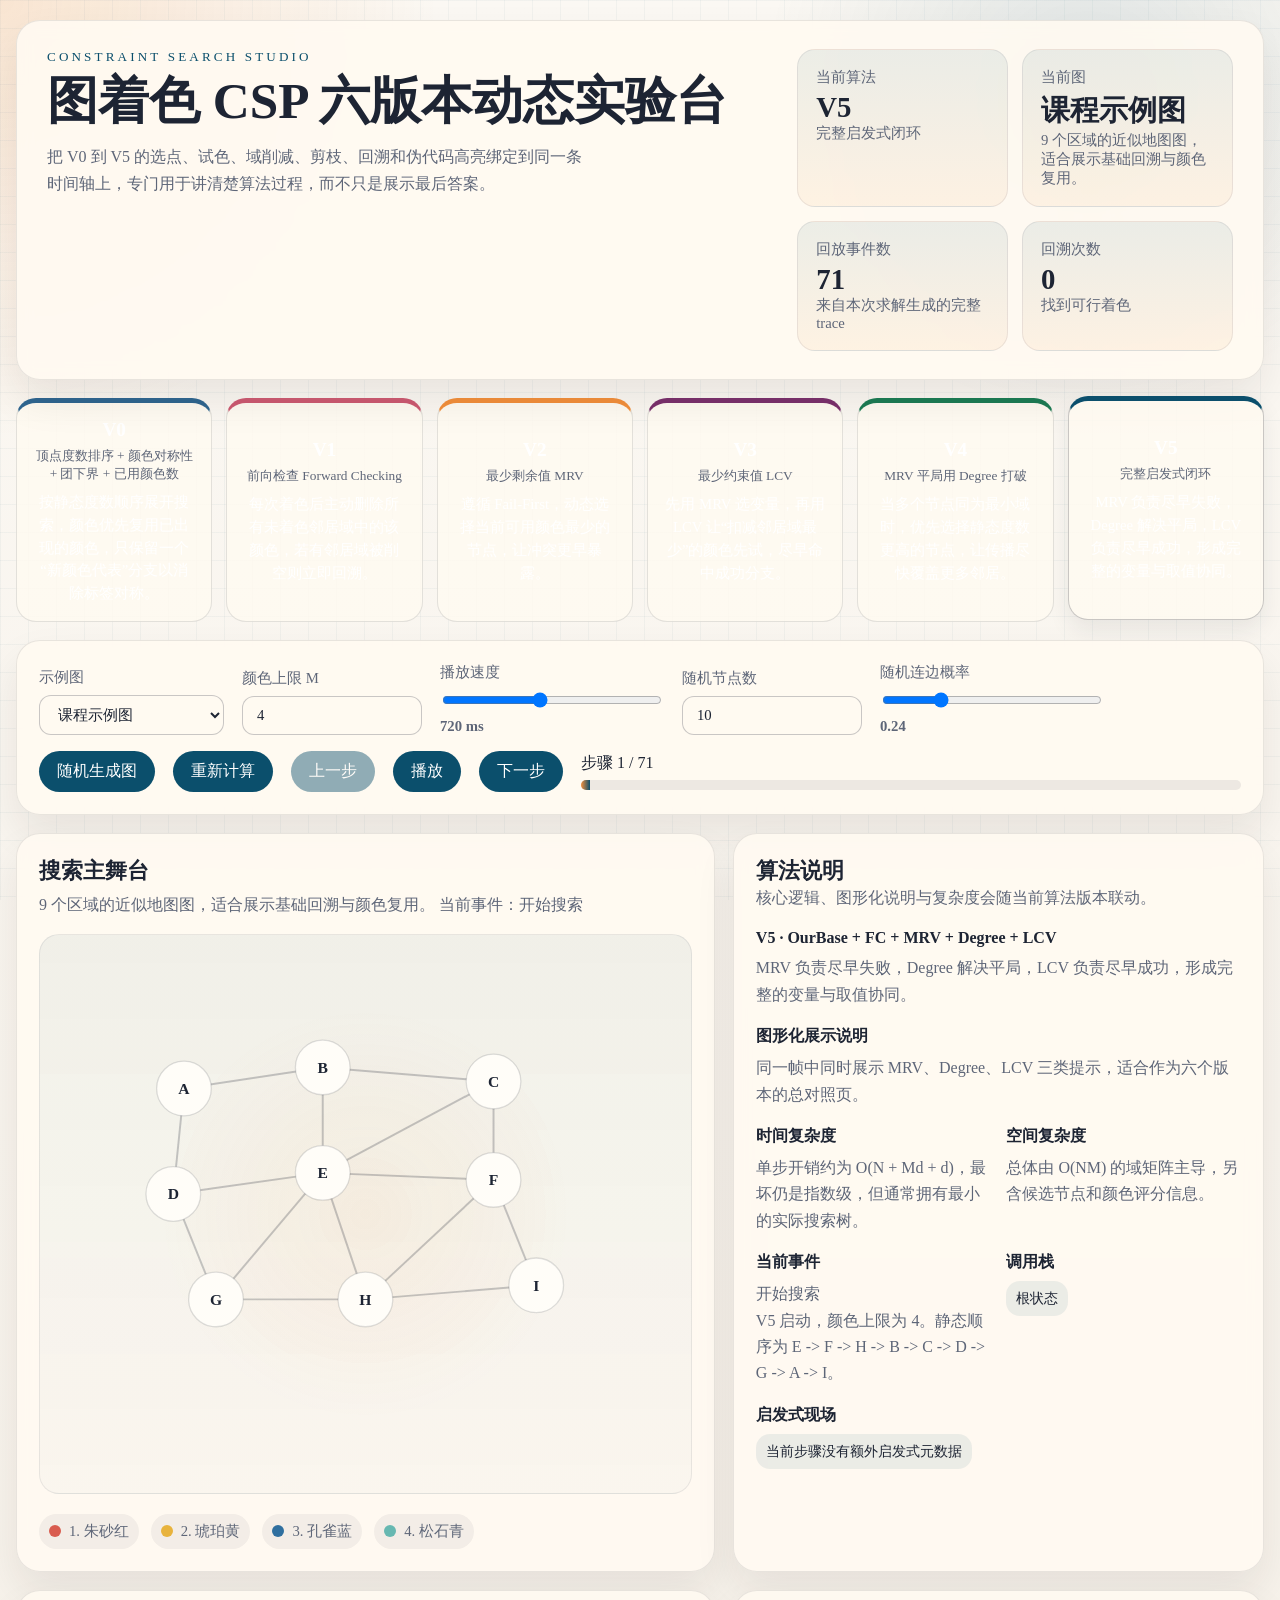
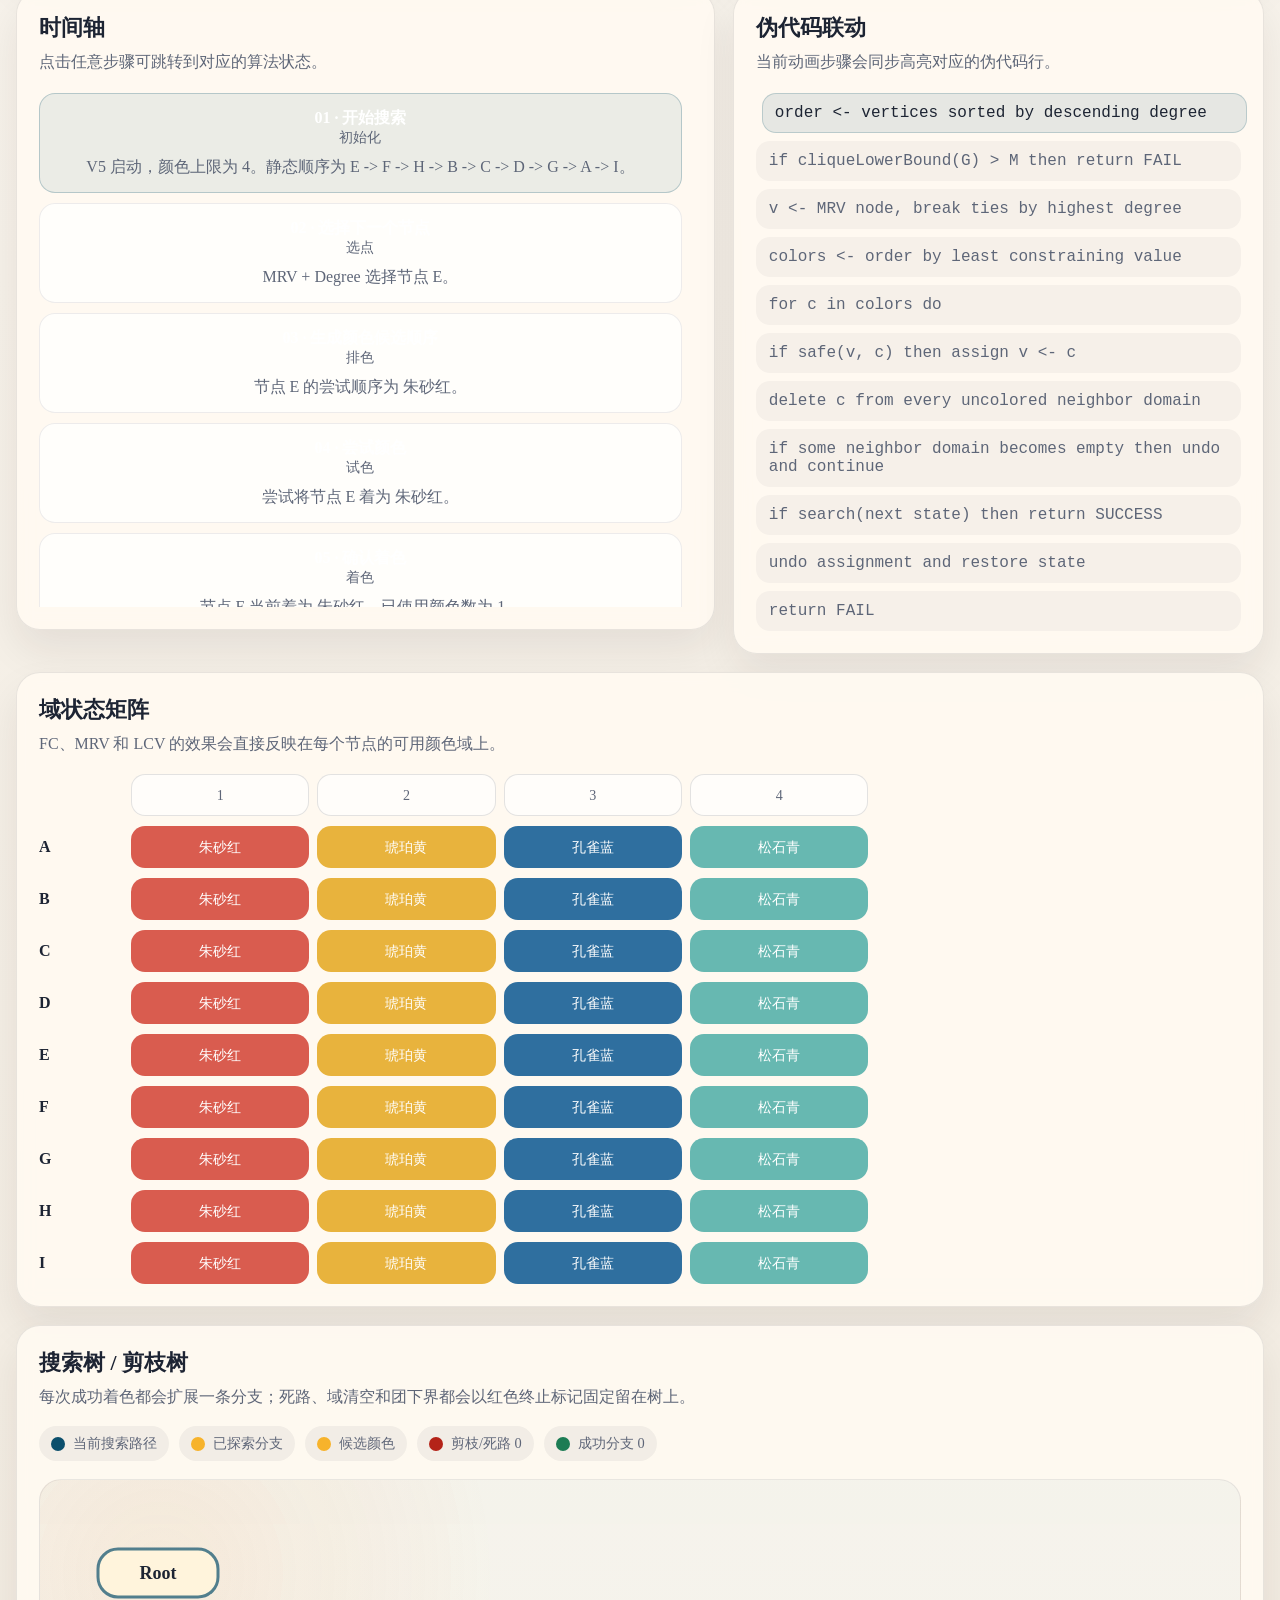
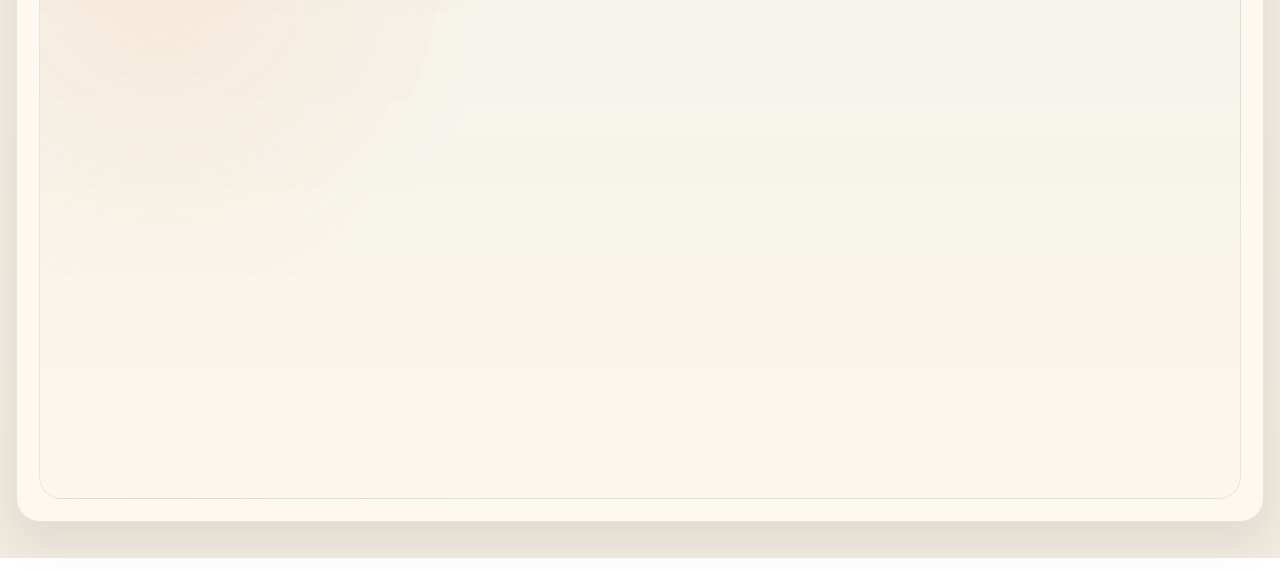
==== commit 48854f2b: "Revert "feat: redesign poster-style graph coloring visualizer" This reverts commit 97ba2c95aaead8497" ====
--- a/index.html
+++ b/index.html
@@ -8,36 +8,63 @@
     <link rel="stylesheet" href="./styles.css" />
   </head>
   <body>
-    <div class="backdrop" aria-hidden="true"></div>
-    <div class="paper-grain" aria-hidden="true"></div>
-
+    <div class="backdrop"></div>
     <main class="shell">
       <header class="hero">
         <div class="hero-copy">
           <p class="eyebrow">Constraint Search Studio</p>
           <h1>图着色 CSP 六版本动态实验台</h1>
           <p class="summary">
-            把 V0 到 V5 的选点、试色、域削减、剪枝、回溯与伪代码高亮联动到同一套演示视图中，用一页展板讲清图着色搜索过程，而不只是展示最后答案。
+            把 V0 到 V5 的选点、试色、域削减、剪枝、回溯和伪代码高亮绑定到同一条时间轴上，专门用于讲清楚算法过程，而不只是展示最后答案。
           </p>
         </div>
-        <div class="hero-side">
-          <div class="hero-note">
-            <span class="hero-note-label">答辩展示重点</span>
-            <p>主图着色、时间轴联动、域传播与剪枝树会同步推进，适合现场逐步讲解。</p>
-          </div>
-          <div class="hero-metrics" id="hero-metrics"></div>
-        </div>
+        <div class="hero-metrics" id="hero-metrics"></div>
       </header>
 
-      <section class="variant-strip" id="variant-strip" aria-label="算法版本切换"></section>
+      <section class="variant-strip" id="variant-strip"></section>
 
-      <section class="poster-band poster-band-primary">
+      <section class="control-panel panel">
+        <div class="control-row">
+          <label>
+            <span>示例图</span>
+            <select id="graph-select"></select>
+          </label>
+          <label>
+            <span>颜色上限 M</span>
+            <input id="color-limit" type="number" min="2" max="6" />
+          </label>
+          <label>
+            <span>播放速度</span>
+            <input id="speed-range" type="range" min="180" max="1400" step="20" />
+            <strong id="speed-label"></strong>
+          </label>
+          <label>
+            <span>随机节点数</span>
+            <input id="node-count" type="number" min="4" max="16" />
+          </label>
+          <label>
+            <span>随机连边概率</span>
+            <input id="density-range" type="range" min="0.12" max="0.6" step="0.02" />
+            <strong id="density-label"></strong>
+          </label>
+        </div>
+        <div class="control-row compact">
+          <button id="random-btn" type="button">随机生成图</button>
+          <button id="restart-btn" type="button">重新计算</button>
+          <button id="prev-btn" type="button">上一步</button>
+          <button id="play-btn" type="button">播放</button>
+          <button id="next-btn" type="button">下一步</button>
+          <div class="step-status">
+            <span id="step-label"></span>
+            <div class="progress"><i id="progress-fill"></i></div>
+          </div>
+        </div>
+      </section>
+
+      <section class="dashboard">
         <article class="panel stage-panel">
           <div class="panel-head">
-            <div>
-              <p class="panel-kicker">Main Stage</p>
-              <h2>图着色主舞台</h2>
-            </div>
+            <h2>搜索主舞台</h2>
             <p id="stage-caption"></p>
           </div>
           <svg id="graph-stage" viewBox="0 0 1000 720" aria-label="graph coloring stage"></svg>
@@ -46,96 +73,72 @@
 
         <article class="panel info-panel">
           <div class="panel-head">
-            <div>
-              <p class="panel-kicker">Algorithm Brief</p>
-              <h2>算法说明</h2>
-            </div>
-            <p>当前版本的核心逻辑、复杂度和事件解释会随着播放步骤同步变化。</p>
+            <h2>算法说明</h2>
+            <p>核心逻辑、图形化说明与复杂度会随当前算法版本联动。</p>
           </div>
-
-          <section class="info-block lead-block">
+          <div class="info-block">
             <h3 id="variant-title"></h3>
             <p id="variant-core"></p>
-          </section>
-
-          <section class="info-block">
+          </div>
+          <div class="info-block">
             <h3>图形化展示说明</h3>
             <p id="variant-visual"></p>
-          </section>
-
-          <div class="info-grid complexity-grid">
-            <section class="info-card">
+          </div>
+          <div class="info-grid">
+            <div>
               <h3>时间复杂度</h3>
               <p id="variant-time"></p>
-            </section>
-            <section class="info-card">
+            </div>
+            <div>
               <h3>空间复杂度</h3>
               <p id="variant-space"></p>
-            </section>
+            </div>
           </div>
-
-          <div class="info-grid event-grid">
-            <section class="info-card current-event">
+          <div class="info-grid">
+            <div>
               <h3>当前事件</h3>
-              <p id="event-title" class="event-headline"></p>
+              <p id="event-title"></p>
               <p id="event-detail" class="muted"></p>
-            </section>
-            <section class="info-card">
+            </div>
+            <div>
               <h3>调用栈</h3>
               <div id="stack-view" class="stack-view"></div>
-            </section>
+            </div>
           </div>
+          <div class="info-block">
+            <h3>启发式现场</h3>
+            <div id="event-meta" class="event-meta"></div>
+          </div>
+        </article>
 
-          <section class="info-block">
-            <h3>启发式状态</h3>
-            <div id="event-meta" class="event-meta"></div>
-          </section>
-        </article>
-      </section>
-
-      <section class="poster-band poster-band-process">
         <article class="panel timeline-panel">
           <div class="panel-head">
-            <div>
-              <p class="panel-kicker">Playback Timeline</p>
-              <h2>时间轴</h2>
-            </div>
-            <p>点击任意步骤可跳转到对应算法状态，适合逐步讲解搜索推进过程。</p>
+            <h2>时间轴</h2>
+            <p>点击任意步骤可跳转到对应的算法状态。</p>
           </div>
           <div id="timeline" class="timeline"></div>
         </article>
 
         <article class="panel pseudo-panel">
           <div class="panel-head">
-            <div>
-              <p class="panel-kicker">Pseudo Code Sync</p>
-              <h2>伪代码联动</h2>
-            </div>
-            <p>当前动画步骤会同步高亮对应的伪代码行，用于解释“为什么此时发生剪枝或回溯”。</p>
+            <h2>伪代码联动</h2>
+            <p>当前动画步骤会同步高亮对应的伪代码行。</p>
           </div>
           <ol id="pseudocode-list" class="pseudocode-list"></ol>
         </article>
-      </section>
 
-      <section class="poster-band poster-band-constraints">
         <article class="panel matrix-panel">
           <div class="panel-head">
-            <div>
-              <p class="panel-kicker">Constraint Propagation</p>
-              <h2>域状态矩阵</h2>
-            </div>
-            <p>FC、MRV 和 LCV 的效果会直接反映到每个节点的可用颜色域上。</p>
+            <h2>域状态矩阵</h2>
+            <p>FC、MRV 和 LCV 的效果会直接反映在每个节点的可用颜色域上。</p>
           </div>
           <div id="domain-matrix" class="domain-matrix"></div>
         </article>
 
         <article class="panel tree-panel">
           <div class="panel-head">
-            <div>
-              <p class="panel-kicker">Pruning Structure</p>
-              <h2>搜索树 / 剪枝树</h2>
-            </div>
-            <p>每次成功着色都会扩展一条分支；死路、域清空和团下界都会以终止标记保留在树上。</p>
+            <h2>搜索树 / 剪枝树</h2>
+            <p>每次成功着色都会扩展一条分支；死路、域清空和团下界都会以红色终止标记固定留在树上。</p>
           </div>
           <div id="tree-legend" class="tree-legend"></div>
           <div class="tree-stage-wrap" id="tree-stage-wrap">
@@ -143,55 +146,6 @@
           </div>
         </article>
       </section>
-
-      <section class="control-panel panel">
-        <div class="panel-head control-head">
-          <div>
-            <p class="panel-kicker">Presentation Console</p>
-            <h2>演示控制台</h2>
-          </div>
-          <p>切换图实例、调整图规模与播放速度，并控制当前回放步进。</p>
-        </div>
-
-        <div class="control-grid">
-          <label class="control-field">
-            <span>示例图</span>
-            <select id="graph-select"></select>
-          </label>
-          <label class="control-field">
-            <span>颜色上限 M</span>
-            <input id="color-limit" type="number" min="2" max="6" />
-          </label>
-          <label class="control-field">
-            <span>播放速度</span>
-            <input id="speed-range" type="range" min="180" max="1400" step="20" />
-            <strong id="speed-label"></strong>
-          </label>
-          <label class="control-field">
-            <span>随机节点数</span>
-            <input id="node-count" type="number" min="4" max="16" />
-          </label>
-          <label class="control-field">
-            <span>随机连边概率</span>
-            <input id="density-range" type="range" min="0.12" max="0.6" step="0.02" />
-            <strong id="density-label"></strong>
-          </label>
-        </div>
-
-        <div class="control-row compact">
-          <div class="control-actions">
-            <button id="random-btn" type="button">随机生成图</button>
-            <button id="restart-btn" type="button">重新计算</button>
-            <button id="prev-btn" type="button">上一步</button>
-            <button id="play-btn" type="button">播放</button>
-            <button id="next-btn" type="button">下一步</button>
-          </div>
-          <div class="step-status">
-            <span id="step-label"></span>
-            <div class="progress"><i id="progress-fill"></i></div>
-          </div>
-        </div>
-      </section>
     </main>
 
     <script type="module" src="./app.js"></script>
--- a/styles.css
+++ b/styles.css
@@ -1,31 +1,16 @@
 :root {
-  --paper: #f5efe3;
-  --paper-strong: #fffaf2;
-  --paper-deep: #ece2cf;
-  --ink: #162536;
-  --ink-soft: #44556b;
-  --muted: #66778d;
-  --line: rgba(22, 37, 54, 0.12);
-  --line-strong: rgba(22, 37, 54, 0.22);
-  --panel-bg: rgba(255, 251, 244, 0.9);
-  --panel-bg-strong: rgba(255, 252, 247, 0.96);
-  --navy: #234e70;
-  --navy-soft: rgba(35, 78, 112, 0.12);
-  --navy-faint: rgba(35, 78, 112, 0.05);
-  --green: #205b4f;
-  --green-soft: rgba(32, 91, 79, 0.1);
-  --warm: #ba6b3f;
-  --warm-soft: rgba(186, 107, 63, 0.12);
-  --danger: #9f3c2f;
-  --danger-soft: rgba(159, 60, 47, 0.12);
-  --gold: #b99243;
-  --shadow-lg: 0 32px 72px rgba(59, 53, 43, 0.12);
-  --shadow-md: 0 18px 40px rgba(59, 53, 43, 0.08);
-  --shadow-sm: 0 10px 24px rgba(59, 53, 43, 0.06);
-  --radius-xl: 32px;
-  --radius-lg: 24px;
-  --radius-md: 18px;
-  --radius-sm: 14px;
+  --paper: #f6f1e8;
+  --paper-strong: #fffaf1;
+  --ink: #1d2433;
+  --muted: #5e6678;
+  --line: rgba(29, 36, 51, 0.12);
+  --line-strong: rgba(29, 36, 51, 0.24);
+  --accent: #0b4f6c;
+  --accent-soft: rgba(11, 79, 108, 0.12);
+  --warm: #f28f3b;
+  --rose: #cc5a71;
+  --shadow: 0 20px 40px rgba(32, 31, 29, 0.08);
+  --radius: 24px;
 }
 
 * {
@@ -37,130 +22,68 @@
   margin: 0;
   min-height: 100%;
   color: var(--ink);
-  background:
-    radial-gradient(circle at top left, rgba(186, 107, 63, 0.08), transparent 24%),
-    radial-gradient(circle at 84% 7%, rgba(35, 78, 112, 0.08), transparent 20%),
-    linear-gradient(180deg, #fbf8f1 0%, #f3ebde 48%, #efe5d6 100%);
-  font-family: "Palatino Linotype", "Book Antiqua", "STSong", "SimSun", "Noto Serif SC", serif;
+  background: linear-gradient(180deg, #fbf8f3 0%, #f1eadf 100%);
+  font-family: "Palatino Linotype", "Noto Serif SC", "Microsoft YaHei", serif;
 }
 
 body {
   position: relative;
 }
 
-.backdrop,
-.paper-grain {
+.backdrop {
   position: fixed;
   inset: 0;
+  background-image:
+    linear-gradient(rgba(11, 79, 108, 0.04) 1px, transparent 1px),
+    linear-gradient(90deg, rgba(11, 79, 108, 0.04) 1px, transparent 1px),
+    radial-gradient(circle at top left, rgba(242, 143, 59, 0.18), transparent 28%),
+    radial-gradient(circle at 85% 10%, rgba(11, 79, 108, 0.12), transparent 24%);
+  background-size: 28px 28px, 28px 28px, auto, auto;
   pointer-events: none;
-}
-
-.backdrop {
-  background-image:
-    linear-gradient(rgba(35, 78, 112, 0.045) 1px, transparent 1px),
-    linear-gradient(90deg, rgba(35, 78, 112, 0.045) 1px, transparent 1px);
-  background-size: 36px 36px;
-  mask-image: linear-gradient(180deg, rgba(0, 0, 0, 0.35), rgba(0, 0, 0, 0.08));
-}
-
-.paper-grain {
-  opacity: 0.22;
-  background-image:
-    radial-gradient(circle at 15% 15%, rgba(255, 255, 255, 0.52), transparent 15%),
-    radial-gradient(circle at 75% 24%, rgba(255, 255, 255, 0.35), transparent 12%),
-    radial-gradient(circle at 34% 62%, rgba(255, 255, 255, 0.28), transparent 10%),
-    radial-gradient(circle at 82% 78%, rgba(255, 255, 255, 0.22), transparent 10%);
 }
 
 .shell {
   position: relative;
   z-index: 1;
-  width: min(1520px, calc(100vw - 36px));
-  margin: 18px auto 40px;
-  display: grid;
-  gap: 18px;
+  width: min(1480px, calc(100vw - 32px));
+  margin: 20px auto 36px;
 }
 
 .hero,
-.panel,
-.variant-card {
-  position: relative;
-  border: 1px solid var(--line);
-  background: var(--panel-bg);
-  box-shadow: var(--shadow-md);
-  backdrop-filter: blur(10px);
-}
-
-.hero::before,
-.panel::before {
-  content: "";
-  position: absolute;
-  inset: 0;
-  border-radius: inherit;
-  background:
-    linear-gradient(120deg, rgba(255, 255, 255, 0.36), transparent 28%),
-    linear-gradient(180deg, rgba(255, 255, 255, 0.2), transparent 22%);
-  pointer-events: none;
+.panel {
+  background: rgba(255, 250, 241, 0.92);
+  backdrop-filter: blur(8px);
+  border: 1px solid rgba(29, 36, 51, 0.1);
+  border-radius: var(--radius);
+  box-shadow: var(--shadow);
 }
 
 .hero {
-  border-radius: var(--radius-xl);
-  padding: 34px 34px 28px;
-  display: grid;
-  grid-template-columns: minmax(0, 1.3fr) minmax(320px, 0.88fr);
-  gap: 28px;
-}
-
-.hero-copy {
-  display: grid;
-  align-content: start;
-}
-
-.eyebrow,
-.panel-kicker,
-.hero-note-label {
+  display: grid;
+  grid-template-columns: 1.5fr 0.9fr;
+  gap: 24px;
+  padding: 28px 30px;
+}
+
+.eyebrow {
+  margin: 0 0 10px;
+  font-size: 0.82rem;
+  letter-spacing: 0.24em;
+  text-transform: uppercase;
+  color: var(--accent);
+}
+
+.hero h1 {
   margin: 0;
-  letter-spacing: 0.22em;
-  text-transform: uppercase;
-  font-size: 0.74rem;
-  color: var(--navy);
-}
-
-.hero h1 {
-  margin: 14px 0 0;
-  font-size: clamp(2.7rem, 4.6vw, 4.5rem);
+  font-size: clamp(2rem, 4vw, 3.4rem);
   line-height: 1.02;
-  letter-spacing: -0.03em;
-  max-width: 10ch;
 }
 
 .summary {
-  margin: 20px 0 0;
-  max-width: 60ch;
-  color: var(--ink-soft);
-  line-height: 1.86;
-  font-size: 1rem;
-}
-
-.hero-side {
-  display: grid;
-  gap: 16px;
-  align-content: start;
-}
-
-.hero-note {
-  padding: 18px 20px 20px;
-  border-radius: 22px;
-  background:
-    linear-gradient(180deg, rgba(35, 78, 112, 0.08), rgba(35, 78, 112, 0.02)),
-    linear-gradient(135deg, rgba(186, 107, 63, 0.08), transparent 52%);
-  border: 1px solid rgba(35, 78, 112, 0.12);
-}
-
-.hero-note p {
-  margin: 12px 0 0;
-  color: var(--ink-soft);
-  line-height: 1.72;
+  margin: 16px 0 0;
+  max-width: 68ch;
+  color: var(--muted);
+  line-height: 1.7;
 }
 
 .hero-metrics {
@@ -170,62 +93,48 @@
 }
 
 .hero-metric {
-  padding: 18px 18px 16px;
+  padding: 18px;
+  border-radius: 18px;
+  background: linear-gradient(180deg, rgba(11, 79, 108, 0.08), rgba(242, 143, 59, 0.08));
+  border: 1px solid rgba(29, 36, 51, 0.08);
+}
+
+.hero-metric strong,
+.hero-metric span {
+  display: block;
+}
+
+.hero-metric strong {
+  font-size: 1.8rem;
+  margin-top: 4px;
+}
+
+.hero-metric span {
+  color: var(--muted);
+  font-size: 0.92rem;
+}
+
+.variant-strip {
+  display: grid;
+  grid-template-columns: repeat(6, minmax(0, 1fr));
+  gap: 14px;
+  margin: 18px 0;
+}
+
+.variant-card {
+  padding: 16px;
   border-radius: 20px;
-  border: 1px solid rgba(35, 78, 112, 0.1);
-  background: linear-gradient(180deg, rgba(255, 255, 255, 0.72), rgba(255, 255, 255, 0.42));
-  min-height: 124px;
-}
-
-.hero-metric span,
-.hero-metric strong {
-  display: block;
-}
-
-.hero-metric span:first-child {
-  color: var(--muted);
-  font-size: 0.86rem;
-}
-
-.hero-metric strong {
-  margin-top: 10px;
-  font-size: 2rem;
-  line-height: 1;
-}
-
-.hero-metric span:last-child {
-  margin-top: 10px;
-  color: var(--ink-soft);
-  line-height: 1.55;
-  font-size: 0.9rem;
-}
-
-.variant-strip {
-  display: grid;
-  grid-template-columns: repeat(6, minmax(0, 1fr));
-  gap: 12px;
-}
-
-.variant-card {
-  display: grid;
-  gap: 6px;
-  padding: 16px 16px 18px;
-  border-radius: 22px;
-  text-align: left;
+  border: 1px solid var(--line);
+  background: rgba(255, 250, 241, 0.82);
   cursor: pointer;
-  transition:
-    transform 180ms ease,
-    box-shadow 180ms ease,
-    border-color 180ms ease,
-    background 180ms ease;
+  transition: transform 180ms ease, border-color 180ms ease, box-shadow 180ms ease;
 }
 
 .variant-card:hover,
 .variant-card.active {
   transform: translateY(-2px);
-  box-shadow: var(--shadow-sm);
   border-color: var(--line-strong);
-  background: var(--panel-bg-strong);
+  box-shadow: 0 10px 22px rgba(29, 36, 51, 0.08);
 }
 
 .variant-card b,
@@ -235,396 +144,418 @@
 }
 
 .variant-card b {
-  font-size: 1.08rem;
+  font-size: 1.2rem;
 }
 
 .variant-card small {
-  color: var(--muted);
-  font-size: 0.86rem;
+  margin: 6px 0 8px;
+  color: var(--muted);
 }
 
 .variant-card p {
-  margin: 2px 0 0;
-  color: var(--ink-soft);
-  font-size: 0.9rem;
+  margin: 0;
+  font-size: 0.92rem;
   line-height: 1.55;
 }
 
-.poster-band {
-  display: grid;
+.control-panel {
+  padding: 18px 22px;
+  margin-bottom: 18px;
+}
+
+.control-row {
+  display: flex;
+  flex-wrap: wrap;
   gap: 18px;
-}
-
-.poster-band-primary {
-  grid-template-columns: minmax(0, 1.38fr) minmax(360px, 0.92fr);
-}
-
-.poster-band-process {
-  grid-template-columns: minmax(0, 0.96fr) minmax(0, 1.04fr);
-}
-
-.poster-band-constraints {
-  grid-template-columns: 1fr;
+  align-items: end;
+}
+
+.control-row.compact {
+  margin-top: 16px;
+  align-items: center;
+}
+
+label {
+  display: grid;
+  gap: 8px;
+  color: var(--muted);
+  font-size: 0.92rem;
+}
+
+select,
+input[type="number"],
+button {
+  font: inherit;
+}
+
+select,
+input[type="number"] {
+  min-width: 180px;
+  padding: 10px 14px;
+  border-radius: 12px;
+  border: 1px solid var(--line-strong);
+  background: var(--paper-strong);
+  color: var(--ink);
+}
+
+input[type="range"] {
+  width: 220px;
+}
+
+button {
+  border: 0;
+  border-radius: 999px;
+  padding: 10px 18px;
+  background: var(--accent);
+  color: white;
+  cursor: pointer;
+  transition: transform 160ms ease, opacity 160ms ease;
+}
+
+button:hover {
+  transform: translateY(-1px);
+}
+
+button:disabled {
+  opacity: 0.45;
+  cursor: not-allowed;
+}
+
+.step-status {
+  flex: 1;
+  min-width: 260px;
+}
+
+.progress {
+  height: 10px;
+  border-radius: 999px;
+  background: rgba(29, 36, 51, 0.08);
+  overflow: hidden;
+  margin-top: 6px;
+}
+
+.progress i {
+  display: block;
+  height: 100%;
+  width: 0%;
+  background: linear-gradient(90deg, var(--warm), var(--accent));
+}
+
+.dashboard {
+  display: grid;
+  grid-template-columns: 1.25fr 0.95fr;
+  gap: 18px;
 }
 
 .panel {
-  border-radius: var(--radius-lg);
-  padding: 22px 22px 24px;
-  overflow: hidden;
-}
-
-.panel-head {
-  display: flex;
-  justify-content: space-between;
-  gap: 16px;
-  align-items: start;
-  margin-bottom: 18px;
-}
-
-.panel-head > div {
-  min-width: 0;
+  padding: 22px;
 }
 
 .panel-head h2 {
+  margin: 0;
+  font-size: 1.35rem;
+}
+
+.panel-head p {
   margin: 8px 0 0;
-  font-size: 1.55rem;
-  line-height: 1.1;
-}
-
-.panel-head p:last-child {
-  margin: 0;
-  color: var(--muted);
-  line-height: 1.68;
-  max-width: 50ch;
+  color: var(--muted);
+  line-height: 1.55;
 }
 
 .stage-panel {
-  min-height: 800px;
+  min-height: 720px;
 }
 
 #graph-stage {
   width: 100%;
-  min-height: 600px;
-  border-radius: 26px;
-  border: 1px solid rgba(22, 37, 54, 0.09);
+  min-height: 560px;
+  margin-top: 16px;
+  border-radius: 20px;
   background:
-    radial-gradient(circle at 16% 18%, rgba(186, 107, 63, 0.08), transparent 20%),
-    radial-gradient(circle at 78% 12%, rgba(35, 78, 112, 0.08), transparent 18%),
-    linear-gradient(180deg, rgba(255, 255, 255, 0.94), rgba(248, 242, 233, 0.96));
-  box-shadow: inset 0 1px 0 rgba(255, 255, 255, 0.75);
+    linear-gradient(180deg, rgba(11, 79, 108, 0.06), rgba(11, 79, 108, 0.02)),
+    radial-gradient(circle at center, rgba(242, 143, 59, 0.08), transparent 48%);
+  border: 1px solid rgba(29, 36, 51, 0.08);
   touch-action: none;
 }
 
-.legend,
+.legend {
+  display: flex;
+  flex-wrap: wrap;
+  gap: 12px;
+  margin-top: 16px;
+}
+
+.legend-chip {
+  display: inline-flex;
+  align-items: center;
+  gap: 8px;
+  padding: 8px 10px;
+  border-radius: 999px;
+  background: rgba(29, 36, 51, 0.05);
+  color: var(--muted);
+  font-size: 0.92rem;
+}
+
+.legend-dot {
+  width: 12px;
+  height: 12px;
+  border-radius: 50%;
+}
+
+.info-panel,
+.matrix-panel,
+.pseudo-panel,
+.timeline-panel,
+.tree-panel {
+  min-height: 280px;
+}
+
+.matrix-panel,
+.tree-panel {
+  grid-column: 1 / -1;
+}
+
+.timeline-panel {
+  grid-column: 1;
+  height: 640px;
+}
+
+.info-panel,
+.pseudo-panel {
+  grid-column: 2;
+}
+
+.timeline-panel,
+.pseudo-panel {
+  display: flex;
+  flex-direction: column;
+  align-self: stretch;
+}
+
+.timeline-panel {
+  min-height: 0;
+  overflow: hidden;
+}
+
+.info-grid {
+  display: grid;
+  grid-template-columns: repeat(2, minmax(0, 1fr));
+  gap: 16px;
+  margin-top: 18px;
+}
+
+.info-block {
+  margin-top: 18px;
+}
+
+.info-panel h3 {
+  margin: 0 0 8px;
+  font-size: 1rem;
+}
+
+.info-panel p {
+  margin: 0;
+  color: var(--muted);
+  line-height: 1.65;
+}
+
+.muted {
+  color: var(--muted);
+}
+
 .stack-view,
-.event-meta,
+.event-meta {
+  display: flex;
+  flex-wrap: wrap;
+  gap: 10px;
+}
+
+.stack-pill,
+.meta-pill {
+  padding: 8px 10px;
+  border-radius: 14px;
+  background: rgba(11, 79, 108, 0.08);
+  color: var(--ink);
+  font-size: 0.9rem;
+}
+
+.domain-matrix {
+  display: grid;
+  gap: 10px;
+  margin-top: 18px;
+}
+
+.domain-row {
+  display: grid;
+  grid-template-columns: 84px repeat(6, minmax(0, 1fr));
+  gap: 8px;
+  align-items: center;
+}
+
+.domain-node {
+  font-weight: 700;
+}
+
+.domain-cell {
+  min-height: 42px;
+  display: grid;
+  place-items: center;
+  border-radius: 14px;
+  border: 1px solid var(--line);
+  background: rgba(255, 255, 255, 0.6);
+  font-size: 0.88rem;
+  color: var(--muted);
+}
+
+.domain-cell.available {
+  border-color: transparent;
+  color: white;
+}
+
+.domain-cell.selected {
+  box-shadow: inset 0 0 0 2px rgba(255, 255, 255, 0.7), 0 8px 18px rgba(29, 36, 51, 0.12);
+}
+
+.pseudocode-list {
+  list-style: none;
+  margin: 18px 0 0;
+  padding: 0;
+  display: grid;
+  gap: 8px;
+  font-family: Consolas, "Cascadia Mono", monospace;
+}
+
+.pseudocode-list li {
+  padding: 10px 12px;
+  border-radius: 14px;
+  border: 1px solid transparent;
+  background: rgba(29, 36, 51, 0.04);
+  color: var(--muted);
+  transition: transform 160ms ease, border-color 160ms ease, background 160ms ease;
+}
+
+.pseudocode-list li.active {
+  transform: translateX(6px);
+  border-color: rgba(11, 79, 108, 0.2);
+  background: rgba(11, 79, 108, 0.1);
+  color: var(--ink);
+}
+
+.timeline {
+  display: grid;
+  gap: 10px;
+  margin-top: 18px;
+  flex: 1;
+  min-height: 0;
+  overflow: auto;
+  padding-right: 10px;
+  scrollbar-width: thin;
+  scrollbar-color: rgba(11, 79, 108, 0.55) rgba(29, 36, 51, 0.08);
+}
+
+.timeline::-webkit-scrollbar {
+  width: 10px;
+}
+
+.timeline::-webkit-scrollbar-track {
+  background: rgba(29, 36, 51, 0.08);
+  border-radius: 999px;
+}
+
+.timeline::-webkit-scrollbar-thumb {
+  background: linear-gradient(180deg, rgba(242, 143, 59, 0.9), rgba(11, 79, 108, 0.82));
+  border-radius: 999px;
+  border: 2px solid rgba(255, 250, 241, 0.9);
+}
+
+.timeline::-webkit-scrollbar-thumb:hover {
+  background: linear-gradient(180deg, rgba(242, 143, 59, 1), rgba(11, 79, 108, 0.96));
+}
+
+.timeline-item {
+  padding: 14px 16px;
+  border-radius: 16px;
+  border: 1px solid rgba(29, 36, 51, 0.08);
+  background: rgba(255, 255, 255, 0.7);
+  cursor: pointer;
+}
+
+.timeline-item.active {
+  border-color: rgba(11, 79, 108, 0.24);
+  background: rgba(11, 79, 108, 0.08);
+}
+
+.timeline-item strong,
+.timeline-item span,
+.timeline-item p {
+  display: block;
+}
+
+.timeline-item span {
+  color: var(--muted);
+  font-size: 0.85rem;
+}
+
+.timeline-item p {
+  margin: 8px 0 0;
+  color: var(--muted);
+  line-height: 1.45;
+}
+
 .tree-legend {
   display: flex;
   flex-wrap: wrap;
   gap: 10px;
-}
-
-.legend {
-  margin-top: 18px;
-}
-
-.legend-chip,
-.stack-pill,
-.meta-pill,
+  margin-top: 16px;
+}
+
 .tree-chip {
   display: inline-flex;
   align-items: center;
   gap: 8px;
-  min-height: 38px;
   padding: 8px 12px;
   border-radius: 999px;
-  border: 1px solid rgba(22, 37, 54, 0.08);
-  background: rgba(255, 255, 255, 0.68);
-  color: var(--ink-soft);
+  background: rgba(29, 36, 51, 0.05);
+  color: var(--muted);
   font-size: 0.9rem;
-}
-
-.legend-dot,
-.tree-swatch {
-  display: inline-block;
-  border-radius: 999px;
-}
-
-.legend-dot {
-  width: 12px;
-  height: 12px;
-}
-
-.info-panel {
-  display: grid;
-  align-content: start;
-}
-
-.info-block {
-  margin-top: 18px;
-}
-
-.lead-block {
-  margin-top: 2px;
-}
-
-.info-block h3,
-.info-card h3 {
-  margin: 0 0 8px;
-  font-size: 1rem;
-}
-
-.info-block p,
-.info-card p {
-  margin: 0;
-  color: var(--ink-soft);
-  line-height: 1.72;
-}
-
-.info-grid {
-  display: grid;
-  grid-template-columns: repeat(2, minmax(0, 1fr));
-  gap: 14px;
-  margin-top: 18px;
-}
-
-.info-card {
-  padding: 16px;
-  border-radius: 18px;
-  background: linear-gradient(180deg, rgba(35, 78, 112, 0.045), rgba(35, 78, 112, 0.015));
-  border: 1px solid rgba(22, 37, 54, 0.08);
-}
-
-.current-event {
-  background:
-    linear-gradient(180deg, rgba(186, 107, 63, 0.08), rgba(186, 107, 63, 0.015)),
-    linear-gradient(135deg, rgba(35, 78, 112, 0.05), transparent 55%);
-}
-
-.event-headline {
-  font-size: 1.14rem;
-  color: var(--ink);
-  font-weight: 700;
-}
-
-.muted {
-  color: var(--muted);
-}
-
-.matrix-panel,
-.timeline-panel,
-.pseudo-panel,
-.tree-panel {
-  min-height: 320px;
-}
-
-.timeline-panel,
-.pseudo-panel {
-  display: flex;
-  flex-direction: column;
-  min-height: 700px;
-}
-
-.timeline-panel {
-  overflow: hidden;
-}
-
-.timeline {
-  flex: 1;
-  min-height: 0;
-  overflow: auto;
-  display: grid;
-  gap: 12px;
-  padding-right: 8px;
-  scrollbar-width: thin;
-  scrollbar-color: rgba(35, 78, 112, 0.62) rgba(22, 37, 54, 0.08);
-}
-
-.timeline::-webkit-scrollbar,
-.tree-stage-wrap::-webkit-scrollbar {
-  width: 10px;
-  height: 10px;
-}
-
-.timeline::-webkit-scrollbar-track,
-.tree-stage-wrap::-webkit-scrollbar-track {
-  background: rgba(22, 37, 54, 0.08);
-  border-radius: 999px;
-}
-
-.timeline::-webkit-scrollbar-thumb,
-.tree-stage-wrap::-webkit-scrollbar-thumb {
-  background: linear-gradient(180deg, rgba(186, 107, 63, 0.94), rgba(35, 78, 112, 0.82));
-  border-radius: 999px;
-  border: 2px solid rgba(255, 251, 244, 0.9);
-}
-
-.timeline-item {
-  width: 100%;
-  text-align: left;
-  padding: 16px 18px;
-  border-radius: 18px;
-  border: 1px solid rgba(22, 37, 54, 0.08);
-  background: rgba(255, 255, 255, 0.74);
-  position: relative;
-}
-
-.timeline-item::before {
-  content: "";
-  position: absolute;
-  left: 0;
-  top: 14px;
-  bottom: 14px;
-  width: 4px;
-  border-radius: 999px;
-  background: linear-gradient(180deg, rgba(35, 78, 112, 0.8), rgba(186, 107, 63, 0.8));
-  opacity: 0.72;
-}
-
-.timeline-item:hover {
-  transform: translateY(-1px);
-}
-
-.timeline-item.active {
-  border-color: rgba(35, 78, 112, 0.22);
-  background:
-    linear-gradient(180deg, rgba(35, 78, 112, 0.08), rgba(35, 78, 112, 0.03)),
-    rgba(255, 255, 255, 0.84);
-  box-shadow: inset 0 0 0 1px rgba(35, 78, 112, 0.05);
-}
-
-.timeline-item strong,
-.timeline-item span,
-.timeline-item p {
-  display: block;
-  margin-left: 12px;
-}
-
-.timeline-item strong {
-  font-size: 1rem;
-}
-
-.timeline-item span {
-  margin-top: 4px;
-  color: var(--muted);
-  font-size: 0.82rem;
-  letter-spacing: 0.06em;
-  text-transform: uppercase;
-}
-
-.timeline-item p {
-  margin-top: 10px;
-  color: var(--ink-soft);
-  line-height: 1.6;
-}
-
-.pseudocode-list {
-  list-style: none;
-  margin: 0;
-  padding: 0;
-  display: grid;
-  gap: 10px;
-  font-family: "Cascadia Mono", Consolas, "Courier New", monospace;
-}
-
-.pseudocode-list li {
-  padding: 14px 16px;
-  border-radius: 16px;
-  border: 1px solid rgba(22, 37, 54, 0.08);
-  background: linear-gradient(180deg, rgba(35, 78, 112, 0.03), rgba(35, 78, 112, 0.01));
-  color: var(--muted);
-  line-height: 1.55;
-  transition: transform 160ms ease, background 160ms ease, border-color 160ms ease;
-}
-
-.pseudocode-list li.active {
-  transform: translateX(8px);
-  border-color: rgba(35, 78, 112, 0.22);
-  background:
-    linear-gradient(180deg, rgba(35, 78, 112, 0.11), rgba(35, 78, 112, 0.05)),
-    rgba(255, 255, 255, 0.84);
-  color: var(--ink);
-  box-shadow: var(--shadow-sm);
-}
-
-.domain-matrix {
-  display: grid;
-  gap: 10px;
-}
-
-.domain-row {
-  display: grid;
-  grid-template-columns: 84px repeat(6, minmax(0, 1fr));
-  gap: 8px;
-  align-items: center;
-}
-
-.domain-node {
-  font-weight: 700;
-  color: var(--ink);
-}
-
-.domain-cell {
-  min-height: 46px;
-  display: grid;
-  place-items: center;
-  padding: 6px 8px;
-  border-radius: 14px;
-  border: 1px solid rgba(22, 37, 54, 0.1);
-  background: rgba(255, 255, 255, 0.7);
-  color: var(--muted);
-  font-size: 0.86rem;
-}
-
-.domain-cell.available {
-  border-color: transparent;
-  color: rgba(255, 250, 244, 0.98);
-  font-weight: 700;
-  box-shadow: inset 0 -1px 0 rgba(255, 255, 255, 0.24);
-}
-
-.domain-cell.selected {
-  box-shadow:
-    inset 0 0 0 2px rgba(255, 251, 244, 0.78),
-    0 8px 18px rgba(22, 37, 54, 0.1);
-}
-
-.tree-legend {
-  margin-top: 2px;
-  margin-bottom: 14px;
 }
 
 .tree-swatch {
   width: 14px;
   height: 14px;
+  border-radius: 999px;
+  display: inline-block;
 }
 
 .tree-swatch.current {
-  background: var(--navy);
-}
-
-.tree-swatch.explored,
+  background: #0b4f6c;
+}
+
+.tree-swatch.explored {
+  background: #f7b32b;
+}
+
+.tree-swatch.pruned {
+  background: #b42318;
+}
+
+.tree-swatch.success {
+  background: #1c7c54;
+}
+
 .tree-swatch.candidate {
-  background: var(--gold);
-}
-
-.tree-swatch.pruned {
-  background: var(--danger);
-}
-
-.tree-swatch.success {
-  background: var(--green);
+  background: #f7b32b;
 }
 
 .tree-stage-wrap {
-  height: 640px;
-  max-height: 72vh;
-  border-radius: 24px;
-  border: 1px solid rgba(22, 37, 54, 0.08);
+  margin-top: 18px;
+  height: 620px;
+  max-height: 70vh;
+  border-radius: 22px;
+  border: 1px solid rgba(29, 36, 51, 0.08);
   background:
-    radial-gradient(circle at 14% 15%, rgba(186, 107, 63, 0.12), transparent 24%),
-    radial-gradient(circle at 88% 10%, rgba(35, 78, 112, 0.08), transparent 18%),
-    linear-gradient(180deg, rgba(255, 255, 255, 0.84), rgba(246, 239, 228, 0.92));
+    linear-gradient(180deg, rgba(11, 79, 108, 0.04), rgba(11, 79, 108, 0.01)),
+    radial-gradient(circle at 10% 15%, rgba(242, 143, 59, 0.1), transparent 28%);
   overflow: auto;
   cursor: grab;
   overscroll-behavior: contain;
@@ -644,22 +575,22 @@
 
 .tree-edge {
   fill: none;
-  stroke: rgba(22, 37, 54, 0.18);
+  stroke: rgba(29, 36, 51, 0.18);
   stroke-width: 3;
 }
 
 .tree-edge.current {
-  stroke: rgba(35, 78, 112, 0.88);
+  stroke: rgba(11, 79, 108, 0.88);
   stroke-width: 5;
 }
 
 .tree-edge.marker {
-  stroke: rgba(159, 60, 47, 0.48);
+  stroke: rgba(180, 35, 24, 0.48);
   stroke-dasharray: 8 8;
 }
 
 .tree-edge.candidate {
-  stroke: rgba(185, 146, 67, 0.58);
+  stroke: rgba(247, 179, 43, 0.54);
   stroke-dasharray: 6 8;
 }
 
@@ -672,36 +603,52 @@
 }
 
 .tree-node.root {
-  fill: #fff3d8;
-  stroke: rgba(35, 78, 112, 0.75);
-}
-
-.tree-node.assign,
-.tree-node.choice,
-.tree-node.marker {
-  filter: drop-shadow(0 10px 18px rgba(22, 37, 54, 0.1));
-}
-
-.tree-node.assign.current,
+  fill: #fff4dc;
+  stroke: rgba(11, 79, 108, 0.7);
+}
+
+.tree-node.assign {
+  filter: drop-shadow(0 8px 16px rgba(29, 36, 51, 0.12));
+}
+
+.tree-node.assign.current {
+  stroke-width: 5;
+  filter: drop-shadow(0 10px 20px rgba(11, 79, 108, 0.22));
+}
+
+.tree-node.choice {
+  filter: drop-shadow(0 8px 16px rgba(29, 36, 51, 0.1));
+}
+
+.tree-node.choice.candidate {
+  opacity: 0.96;
+}
+
 .tree-node.choice.current {
   stroke-width: 5;
-  filter: drop-shadow(0 12px 22px rgba(35, 78, 112, 0.2));
-}
-
-.tree-node.choice.pruned,
+  filter: drop-shadow(0 10px 20px rgba(11, 79, 108, 0.2));
+}
+
+.tree-node.choice.pruned {
+  opacity: 0.78;
+  filter: drop-shadow(0 8px 18px rgba(180, 35, 24, 0.18));
+}
+
+.tree-node.choice.success {
+  filter: drop-shadow(0 10px 18px rgba(28, 124, 84, 0.2));
+}
+
+.tree-node.choice.solution {
+  stroke-width: 6;
+  filter: drop-shadow(0 0 20px rgba(28, 124, 84, 0.28));
+}
+
 .tree-node.marker.pruned {
-  filter: drop-shadow(0 10px 20px rgba(159, 60, 47, 0.2));
-}
-
-.tree-node.choice.success,
+  filter: drop-shadow(0 8px 18px rgba(180, 35, 24, 0.24));
+}
+
 .tree-node.marker.success {
-  filter: drop-shadow(0 10px 20px rgba(32, 91, 79, 0.2));
-}
-
-.tree-node.choice.solution,
-.tree-node.root.solution-root {
-  stroke-width: 6;
-  filter: drop-shadow(0 0 22px rgba(32, 91, 79, 0.26));
+  filter: drop-shadow(0 8px 18px rgba(28, 124, 84, 0.2));
 }
 
 .tree-title,
@@ -715,7 +662,7 @@
 .tree-title.root {
   font-size: 18px;
   font-weight: 700;
-  fill: var(--ink);
+  fill: #1d2433;
 }
 
 .tree-title.assign,
@@ -723,154 +670,50 @@
 .tree-title.marker {
   font-size: 15px;
   font-weight: 700;
-  fill: #fffdf8;
+  fill: #fffdf7;
 }
 
 .tree-subtitle.assign,
 .tree-subtitle.choice,
 .tree-subtitle.marker {
   font-size: 11px;
-  fill: rgba(255, 251, 244, 0.88);
+  fill: rgba(255, 253, 247, 0.88);
 }
 
 .tree-prune-mark {
   font-size: 22px;
   font-weight: 700;
-  fill: rgba(255, 251, 244, 0.95);
+  fill: rgba(255, 253, 247, 0.95);
 }
 
 .tree-mask {
   opacity: 0.14;
 }
 
-.control-panel {
-  padding-top: 22px;
-}
-
-.control-head {
-  margin-bottom: 14px;
-}
-
-.control-grid {
-  display: grid;
-  grid-template-columns: repeat(5, minmax(0, 1fr));
-  gap: 16px;
-}
-
-.control-field,
-label {
-  display: grid;
-  gap: 8px;
-}
-
-.control-field span,
-label span {
-  color: var(--muted);
-  font-size: 0.88rem;
-}
-
-select,
-input[type="number"],
-button {
-  font: inherit;
-}
-
-select,
-input[type="number"] {
-  min-width: 0;
-  width: 100%;
-  padding: 12px 14px;
-  border-radius: 14px;
-  border: 1px solid rgba(22, 37, 54, 0.14);
-  background: rgba(255, 255, 255, 0.78);
-  color: var(--ink);
-  box-shadow: inset 0 1px 0 rgba(255, 255, 255, 0.8);
-}
-
-input[type="range"] {
-  width: 100%;
-  accent-color: var(--navy);
-}
-
-button {
-  min-height: 44px;
-  padding: 11px 18px;
-  border: 1px solid transparent;
-  border-radius: 999px;
-  background: linear-gradient(180deg, #274c6b, #173852);
-  color: #fffdf8;
-  cursor: pointer;
-  transition: transform 160ms ease, box-shadow 160ms ease, opacity 160ms ease, background 160ms ease;
-  box-shadow: 0 10px 20px rgba(35, 78, 112, 0.18);
-}
-
-button:hover {
-  transform: translateY(-1px);
-}
-
-button:disabled {
-  opacity: 0.48;
-  cursor: not-allowed;
-  box-shadow: none;
-}
-
-.control-row.compact {
-  display: flex;
-  justify-content: space-between;
-  gap: 18px;
-  align-items: center;
-  margin-top: 18px;
-}
-
-.control-actions {
-  display: flex;
-  flex-wrap: wrap;
-  gap: 10px;
-}
-
-.step-status {
-  flex: 1;
-  min-width: 280px;
-  padding: 14px 16px;
-  border-radius: 18px;
-  background: rgba(255, 255, 255, 0.72);
-  border: 1px solid rgba(22, 37, 54, 0.08);
-}
-
-.step-status span {
-  color: var(--ink-soft);
-  font-size: 0.95rem;
-}
-
-.progress {
-  height: 10px;
-  border-radius: 999px;
-  background: rgba(22, 37, 54, 0.08);
-  overflow: hidden;
-  margin-top: 8px;
-}
-
-.progress i {
-  display: block;
-  height: 100%;
-  width: 0%;
-  background: linear-gradient(90deg, var(--warm), var(--navy));
+.tree-node.root.solution-root {
+  stroke-width: 5;
+  filter: drop-shadow(0 0 18px rgba(28, 124, 84, 0.2));
 }
 
 .edge {
-  stroke: rgba(22, 37, 54, 0.18);
-  stroke-width: 2.8;
-  transition: stroke 140ms ease, stroke-width 140ms ease, opacity 140ms ease;
+  stroke: rgba(29, 36, 51, 0.24);
+  stroke-width: 3;
 }
 
 .edge.focus {
-  stroke: rgba(35, 78, 112, 0.8);
-  stroke-width: 5.5;
+  stroke: rgba(11, 79, 108, 0.72);
+  stroke-width: 6;
 }
 
 .edge.drag-focus {
-  stroke: rgba(186, 107, 63, 0.92);
+  stroke: rgba(242, 143, 59, 0.92);
   stroke-width: 5;
+}
+
+.node-ring {
+  stroke: rgba(29, 36, 51, 0.14);
+  stroke-width: 2;
+  transition: stroke 140ms ease, stroke-width 140ms ease, filter 140ms ease, fill 140ms ease;
 }
 
 .stage-node {
@@ -881,37 +724,35 @@
   cursor: grabbing;
 }
 
-.node-ring {
-  stroke: rgba(22, 37, 54, 0.12);
-  stroke-width: 2;
-  transition: stroke 140ms ease, stroke-width 140ms ease, filter 140ms ease, fill 140ms ease;
-}
-
 .stage-node.dragging .node-ring {
-  stroke: rgba(35, 78, 112, 0.92);
+  stroke: rgba(11, 79, 108, 0.9);
   stroke-width: 6;
-  filter: drop-shadow(0 12px 22px rgba(35, 78, 112, 0.22));
+  filter: drop-shadow(0 10px 18px rgba(11, 79, 108, 0.22));
 }
 
 .node-ring.focus {
-  stroke: rgba(35, 78, 112, 0.82);
+  stroke: rgba(11, 79, 108, 0.8);
   stroke-width: 6;
 }
 
 .node-ring.preview {
-  stroke: rgba(186, 107, 63, 0.92);
+  stroke: rgba(242, 143, 59, 0.95);
   stroke-width: 6;
-  filter: drop-shadow(0 0 18px rgba(186, 107, 63, 0.22));
+  filter: drop-shadow(0 0 18px rgba(242, 143, 59, 0.26));
 }
 
 .node-ring.assigned {
-  stroke: rgba(255, 252, 247, 0.96);
+  stroke: rgba(255, 253, 247, 0.95);
   stroke-width: 5;
-  filter: drop-shadow(0 8px 16px rgba(22, 37, 54, 0.14));
+  filter: drop-shadow(0 8px 14px rgba(29, 36, 51, 0.14));
+}
+
+.node-label,
+.node-domain {
+  text-anchor: middle;
 }
 
 .node-label {
-  text-anchor: middle;
   font-size: 24px;
   font-weight: 700;
   fill: var(--ink);
@@ -920,31 +761,41 @@
 
 .node-label.on-color {
   paint-order: stroke;
-  stroke: rgba(22, 37, 54, 0.28);
+  stroke: rgba(29, 36, 51, 0.22);
   stroke-width: 1.4px;
 }
 
-@media (max-width: 1240px) {
+@media (max-width: 1180px) {
   .hero,
-  .poster-band-primary,
-  .poster-band-process,
-  .poster-band-constraints {
+  .dashboard {
     grid-template-columns: 1fr;
   }
 
-  .hero h1 {
-    max-width: none;
-  }
-
-  .control-grid {
+  .variant-strip {
     grid-template-columns: repeat(2, minmax(0, 1fr));
   }
-}
-
-@media (max-width: 920px) {
+
+  .matrix-panel,
+  .timeline-panel,
+  .info-panel,
+  .pseudo-panel,
+  .tree-panel {
+    grid-column: auto;
+  }
+
+  .timeline-panel {
+    height: auto;
+  }
+
+  .timeline {
+    max-height: 520px;
+  }
+}
+
+@media (max-width: 760px) {
   .shell {
-    width: min(100vw - 20px, 1520px);
-    margin: 10px auto 28px;
+    width: min(100vw - 16px, 1480px);
+    margin: 10px auto 24px;
   }
 
   .hero,
@@ -953,35 +804,15 @@
   }
 
   .variant-strip {
-    grid-template-columns: repeat(2, minmax(0, 1fr));
+    grid-template-columns: 1fr;
   }
 
   .hero-metrics,
-  .info-grid,
-  .control-grid {
+  .info-grid {
     grid-template-columns: 1fr;
   }
 
-  .control-row.compact {
-    flex-direction: column;
-    align-items: stretch;
-  }
-
-  .step-status {
-    min-width: 0;
-  }
-}
-
-@media (max-width: 640px) {
-  .variant-strip {
-    grid-template-columns: 1fr;
-  }
-
-  .panel-head {
-    flex-direction: column;
-  }
-
   .domain-row {
-    grid-template-columns: 70px repeat(6, minmax(38px, 1fr));
-  }
-}
+    grid-template-columns: 72px repeat(6, minmax(38px, 1fr));
+  }
+}
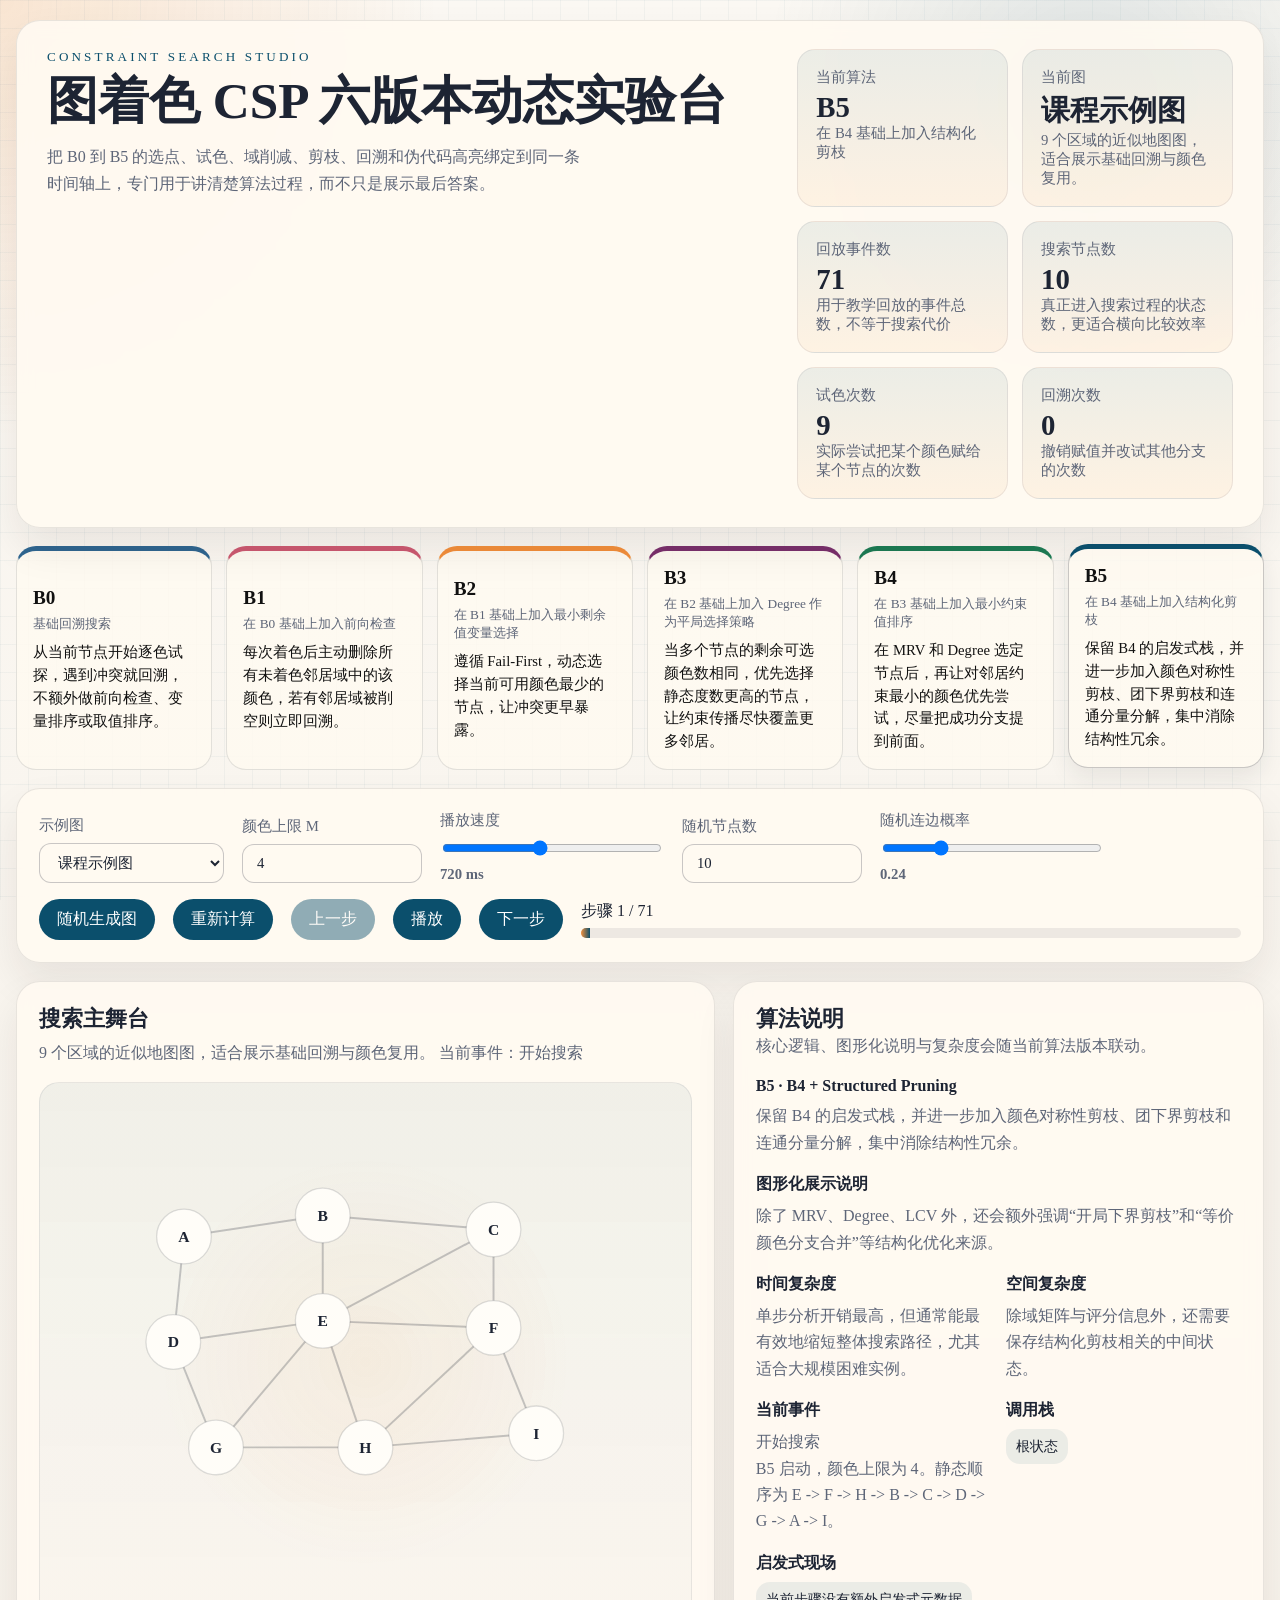
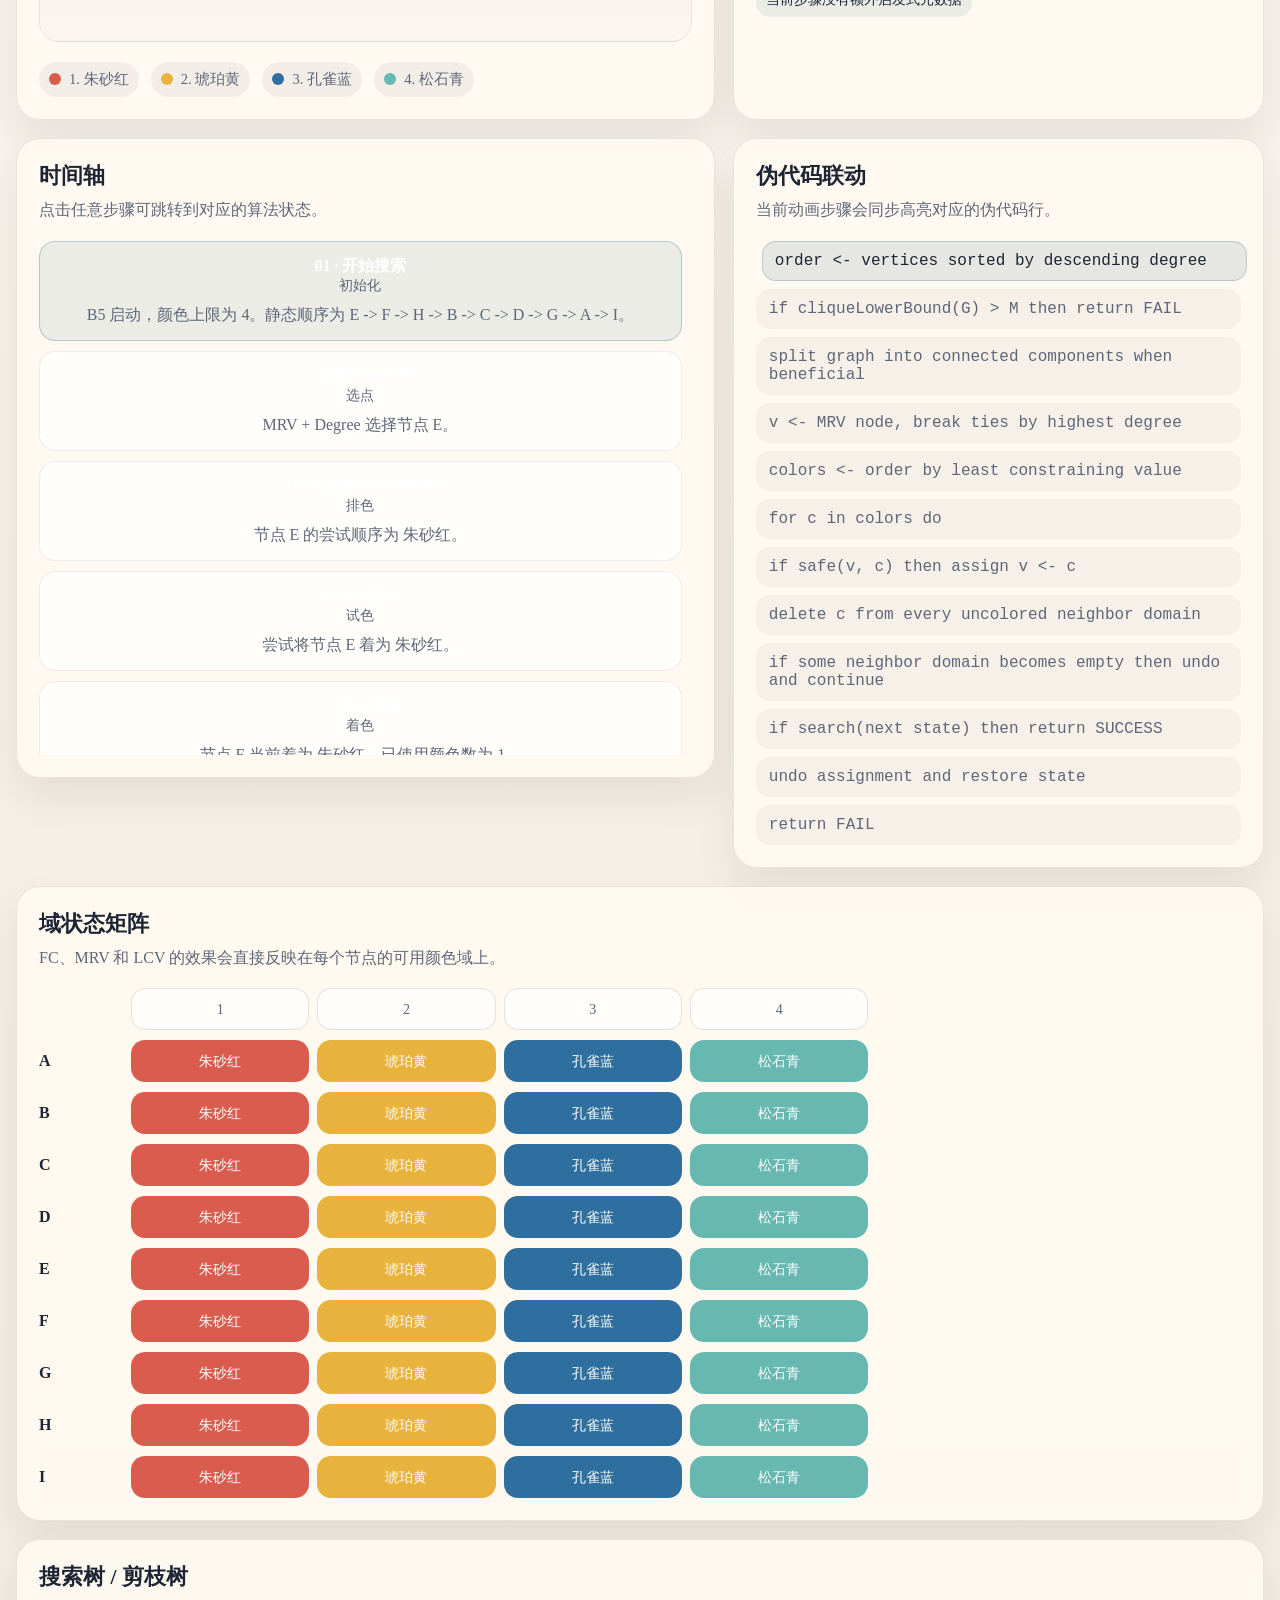
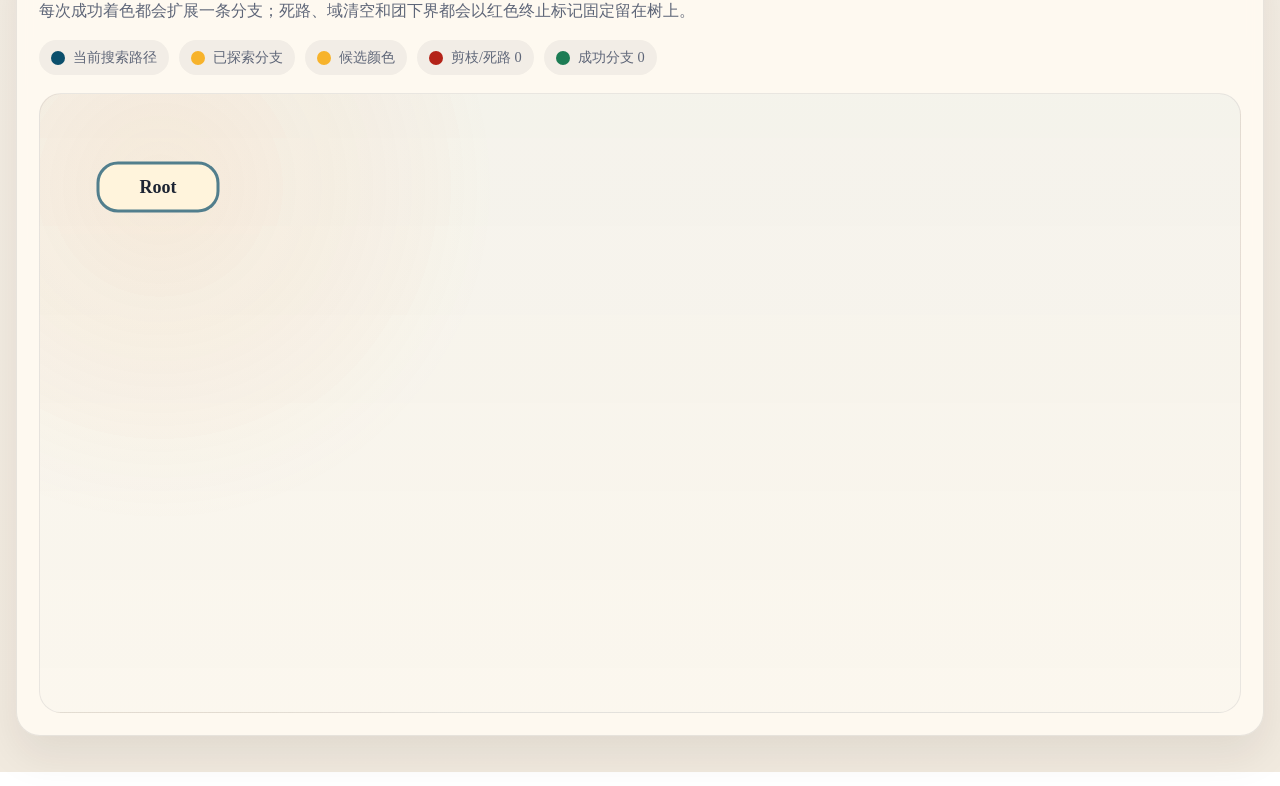
==== commit 665262ef: "Rename visualization variants to B0-B5" ====
--- a/index.html
+++ b/index.html
@@ -15,7 +15,7 @@
           <p class="eyebrow">Constraint Search Studio</p>
           <h1>图着色 CSP 六版本动态实验台</h1>
           <p class="summary">
-            把 V0 到 V5 的选点、试色、域削减、剪枝、回溯和伪代码高亮绑定到同一条时间轴上，专门用于讲清楚算法过程，而不只是展示最后答案。
+            把 B0 到 B5 的选点、试色、域削减、剪枝、回溯和伪代码高亮绑定到同一条时间轴上，专门用于讲清楚算法过程，而不只是展示最后答案。
           </p>
         </div>
         <div class="hero-metrics" id="hero-metrics"></div>
--- a/styles.css
+++ b/styles.css
@@ -126,6 +126,8 @@
   border-radius: 20px;
   border: 1px solid var(--line);
   background: rgba(255, 250, 241, 0.82);
+  color: var(--ink);
+  text-align: left;
   cursor: pointer;
   transition: transform 180ms ease, border-color 180ms ease, box-shadow 180ms ease;
 }
@@ -145,6 +147,7 @@
 
 .variant-card b {
   font-size: 1.2rem;
+  color: #111111;
 }
 
 .variant-card small {
@@ -156,6 +159,7 @@
   margin: 0;
   font-size: 0.92rem;
   line-height: 1.55;
+  color: #111111;
 }
 
 .control-panel {
